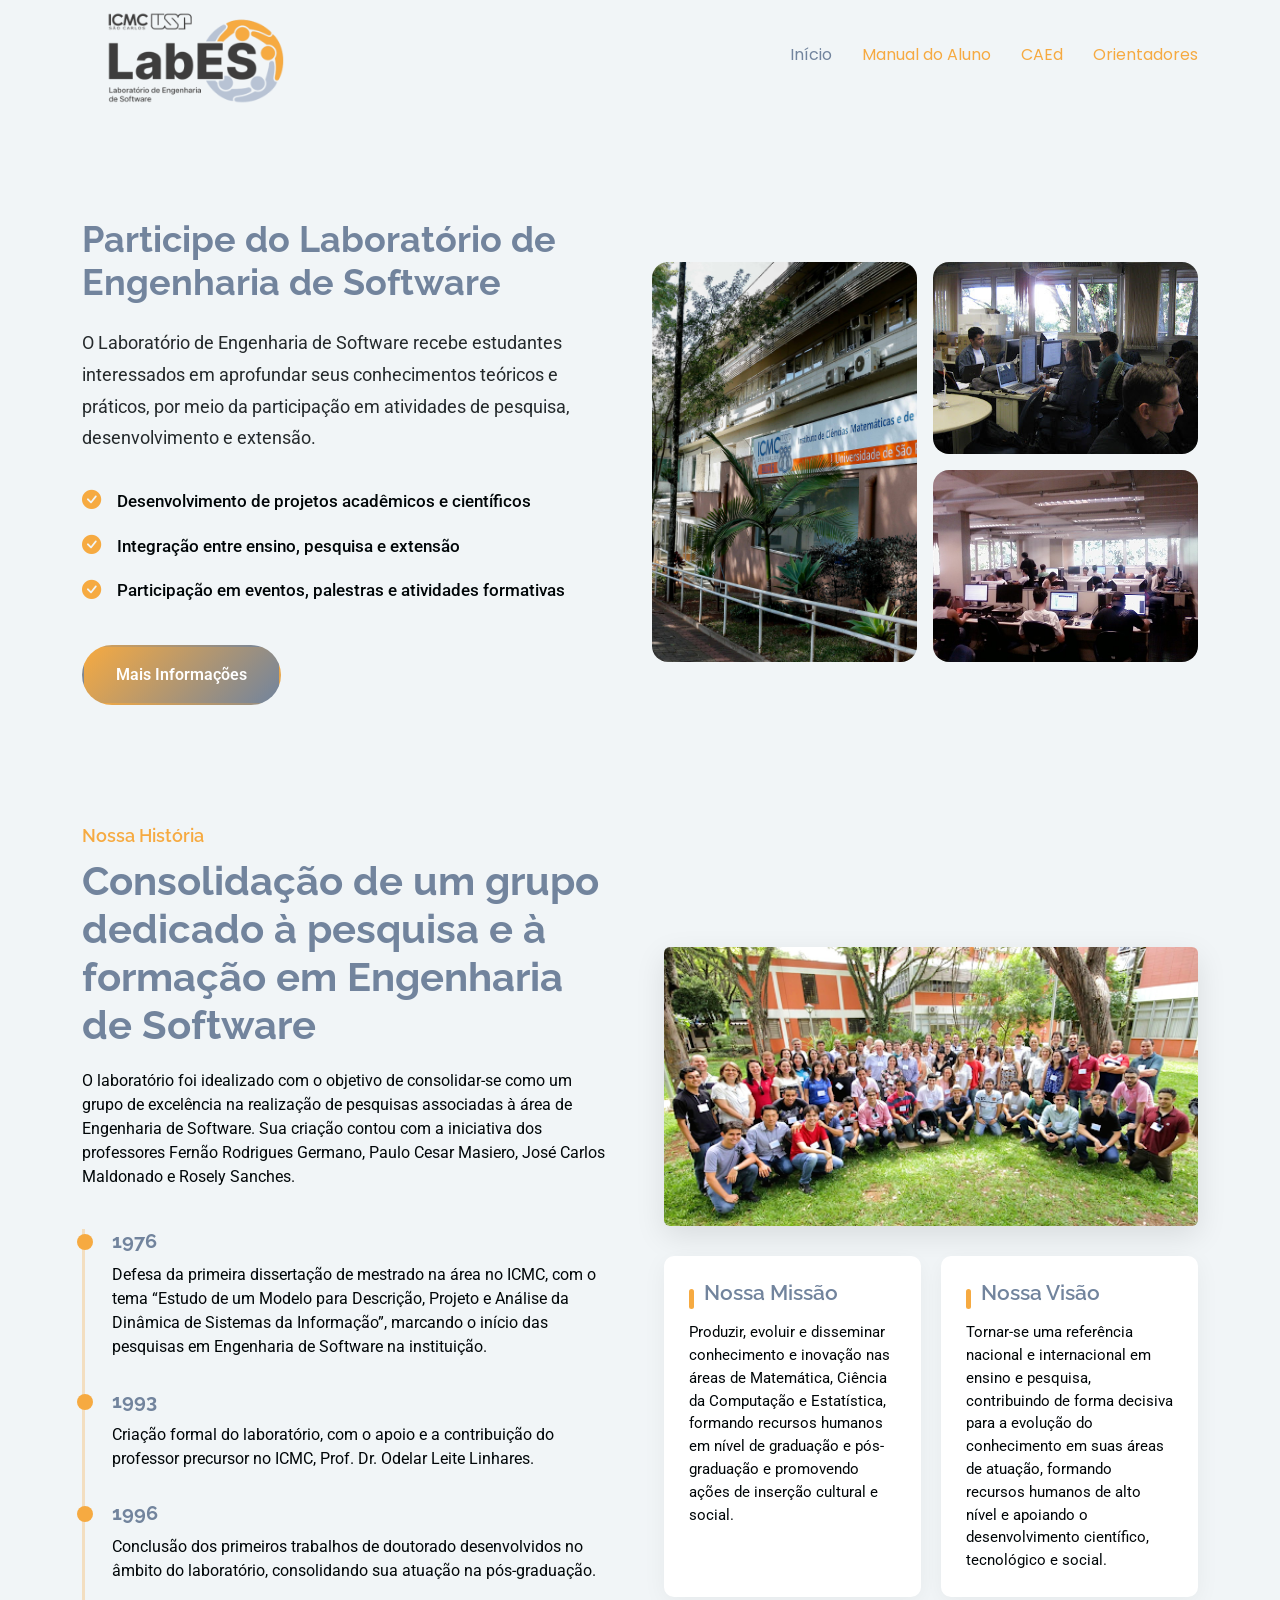
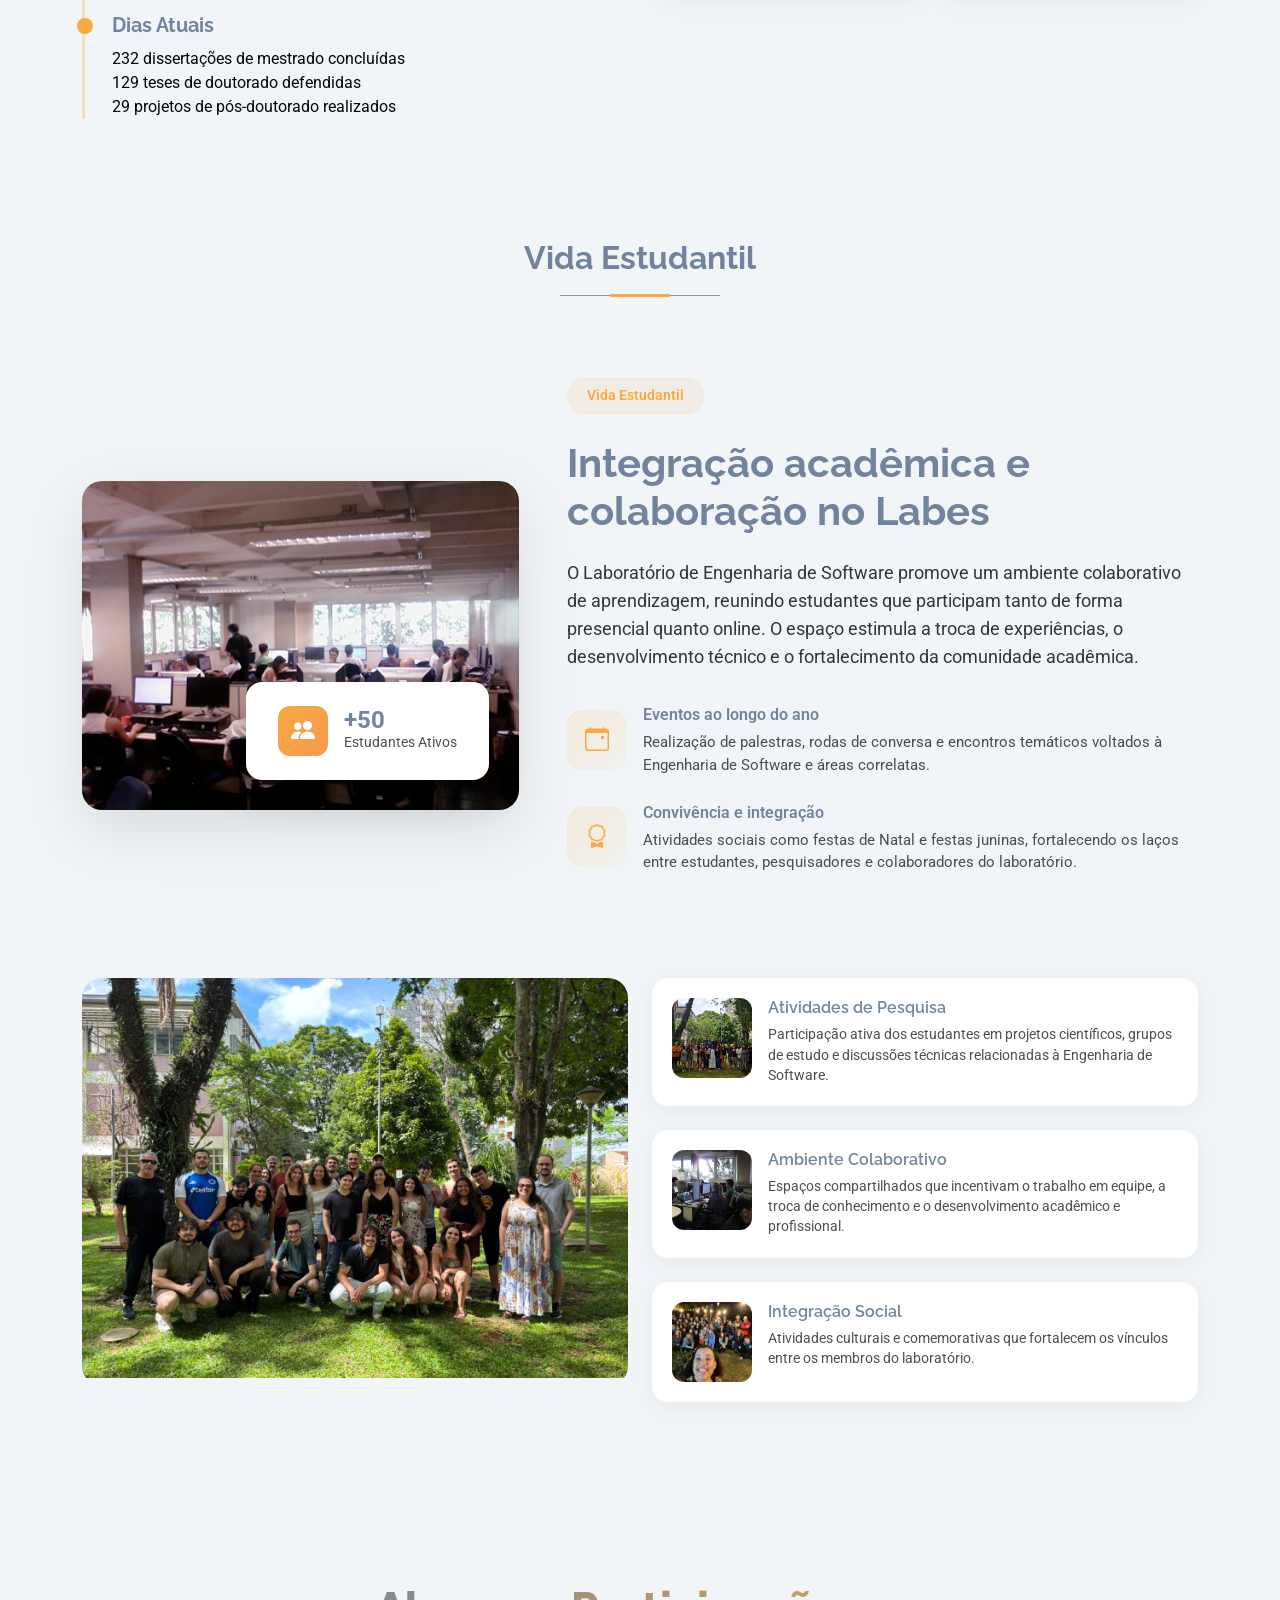
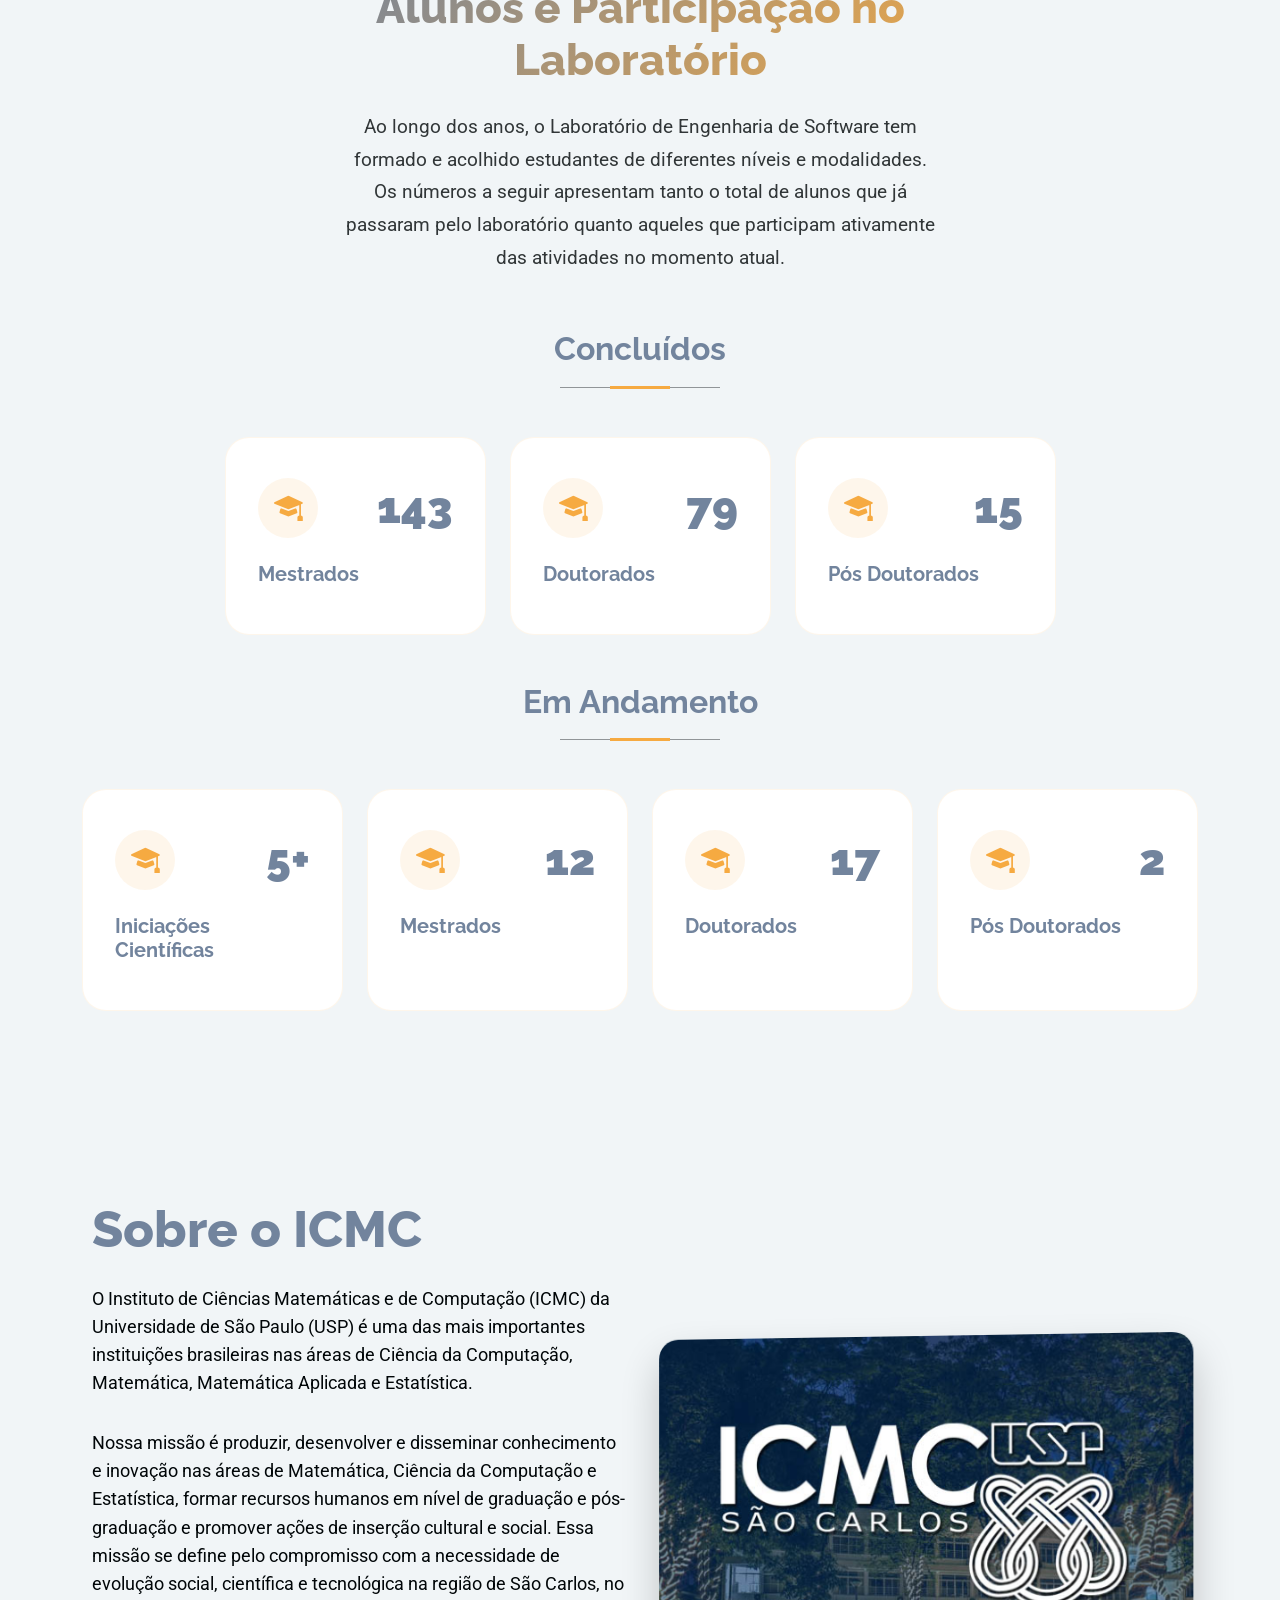
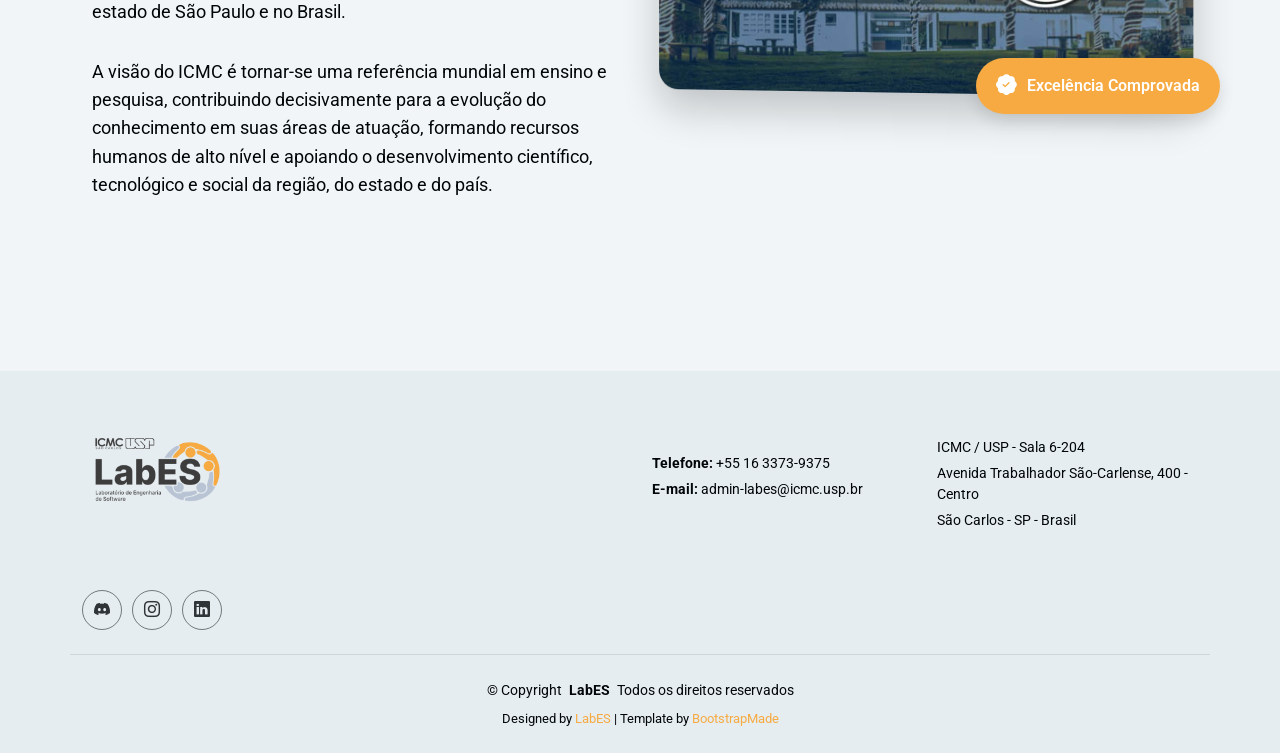
==== index.html @ a2ea6121 "Adiciona novas páginas: Manual do Aluno, Perfil do Orientador e Orientadores; inclui arquivos de sit" ====
<!DOCTYPE html>
<html lang="pt-BR">

<head>
  <meta charset="utf-8">
  <meta content="width=device-width, initial-scale=1.0" name="viewport">
  <title>LabES - Laboratório de Engenharia de Software | ICMC-USP</title>
  <meta name="description" content="O Laboratório de Engenharia de Software (LabES) do ICMC-USP reúne pesquisadores e estudantes em projetos de pesquisa, desenvolvimento e extensão em engenharia de software, teste de software e arquitetura de software.">
  <meta name="keywords" content="LabES, Laboratório de Engenharia de Software, ICMC, USP, engenharia de software, teste de software, pesquisa, São Carlos">
  <meta name="author" content="LabES - ICMC/USP">
  <meta name="robots" content="index, follow">

  <link rel="canonical" href="https://labes-caed-icmc-usp.github.io/">

  <meta property="og:type" content="website">
  <meta property="og:site_name" content="LabES - Laboratório de Engenharia de Software">
  <meta property="og:title" content="LabES - Laboratório de Engenharia de Software | ICMC-USP">
  <meta property="og:description" content="Laboratório de Engenharia de Software do ICMC-USP: pesquisa, desenvolvimento e extensão em engenharia de software.">
  <meta property="og:url" content="https://labes-caed-icmc-usp.github.io/">
  <meta property="og:image" content="https://labes-caed-icmc-usp.github.io/assets/img/education/labes-logo.png">
  <meta property="og:locale" content="pt_BR">

  <meta name="twitter:card" content="summary">
  <meta name="twitter:title" content="LabES - Laboratório de Engenharia de Software | ICMC-USP">
  <meta name="twitter:description" content="Laboratório de Engenharia de Software do ICMC-USP: pesquisa, desenvolvimento e extensão em engenharia de software.">
  <meta name="twitter:image" content="https://labes-caed-icmc-usp.github.io/assets/img/education/labes-logo.png">

  <link href="assets/img/favicon.png" rel="icon">
  <link href="assets/img/apple-touch-icon.png" rel="apple-touch-icon">

  <link href="https://fonts.googleapis.com" rel="preconnect">
  <link href="https://fonts.gstatic.com" rel="preconnect" crossorigin>
  <link href="https://fonts.googleapis.com/css2?family=Roboto:ital,wght@0,100;0,300;0,400;0,500;0,700;0,900;1,100;1,300;1,400;1,500;1,700;1,900&family=Poppins:ital,wght@0,100;0,200;0,300;0,400;0,500;0,600;0,700;0,800;0,900;1,100;1,200;1,300;1,400;1,500;1,600;1,700;1,800;1,900&family=Raleway:ital,wght@0,100;0,200;0,300;0,400;0,500;0,600;0,700;0,800;0,900;1,100;1,200;1,300;1,400;1,500;1,600;1,700;1,800;1,900&display=swap" rel="stylesheet">

  <link href="assets/vendor/bootstrap/css/bootstrap.min.css" rel="stylesheet">
  <link href="assets/vendor/bootstrap-icons/bootstrap-icons.css" rel="stylesheet">
  <link href="assets/vendor/aos/aos.css" rel="stylesheet">
  <link href="assets/vendor/swiper/swiper-bundle.min.css" rel="stylesheet">
  <link href="assets/vendor/glightbox/css/glightbox.min.css" rel="stylesheet">

  <link href="assets/css/main.css" rel="stylesheet">

  <script type="application/ld+json">
  {
    "@context": "https://schema.org",
    "@type": "ResearchOrganization",
    "name": "LabES - Laboratório de Engenharia de Software",
    "alternateName": "LabES",
    "url": "https://labes-caed-icmc-usp.github.io/",
    "logo": "https://labes-caed-icmc-usp.github.io/assets/img/education/labes-logo.png",
    "description": "Laboratório de Engenharia de Software do ICMC-USP, dedicado a pesquisa, desenvolvimento e extensão em engenharia de software.",
    "parentOrganization": {
      "@type": "CollegeOrUniversity",
      "name": "Instituto de Ciências Matemáticas e de Computação (ICMC) - Universidade de São Paulo"
    },
    "address": {
      "@type": "PostalAddress",
      "streetAddress": "Avenida Trabalhador São-Carlense, 400 - Centro",
      "addressLocality": "São Carlos",
      "addressRegion": "SP",
      "addressCountry": "BR"
    },
    "email": "admin-labes@icmc.usp.br",
    "telephone": "+55-16-3373-9375",
    "sameAs": [
      "https://www.instagram.com/labes.icmc",
      "https://www.linkedin.com/company/labes-icmc/"
    ]
  }
  </script>
</head>

<body class="index-page">

  <header id="header" class="header d-flex align-items-center sticky-top">
    <div class="header-container container-fluid container-xl position-relative d-flex align-items-center justify-content-end">

      <a href="./" class="logo d-flex align-items-center me-auto">

        <img src="assets/img/education/labes-logo.png" alt="LabES - Laboratório de Engenharia de Software">

      </a>

      <nav id="navmenu" class="navmenu">
        <ul>
          <li><a href="./" class="active">Início</a></li>
          <li><a href="manual-do-aluno/">Manual do Aluno</a></li>
          <li><a href="caed/">CAEd</a></li>
          <li><a href="orientadores/">Orientadores</a></li>
        </ul>
        <i class="mobile-nav-toggle d-xl-none bi bi-list"></i>
      </nav>

    </div>
  </header>

  <main class="main">

     <section id="stats" class="stats section">

      <div class="container" data-aos="fade-up" data-aos-delay="100">

        <div class="row mt-5">
          <div class="col-lg-12">
            <div class="highlights-section" data-aos="fade-up" data-aos-delay="700">
              <div class="row align-items-center">
                <div class="col-lg-6">
                  <div class="highlights-content">
                    <h3 class="highlights-title">Participe do Laboratório de Engenharia de Software</h3>

                    <p class="highlights-text">
                      O Laboratório de Engenharia de Software recebe estudantes interessados em aprofundar
                      seus conhecimentos teóricos e práticos, por meio da participação em atividades de
                      pesquisa, desenvolvimento e extensão.
                    </p>

                    <div class="highlights-features">
                      <div class="feature-item" data-aos="fade-right" data-aos-delay="800">
                        <i class="bi bi-check-circle-fill"></i>
                        <span>Desenvolvimento de projetos acadêmicos e científicos</span>
                      </div>
                      <div class="feature-item" data-aos="fade-right" data-aos-delay="900">
                        <i class="bi bi-check-circle-fill"></i>
                        <span>Integração entre ensino, pesquisa e extensão</span>
                      </div>
                      <div class="feature-item" data-aos="fade-right" data-aos-delay="1000">
                        <i class="bi bi-check-circle-fill"></i>
                        <span>Participação em eventos, palestras e atividades formativas</span>
                      </div>
                    </div>

                    <div class="highlights-cta">

                      <a href="https://www.icmc.usp.br/" class="cta-btn primary"
                        target="_blank"
                        rel="noopener noreferrer">
                        Mais Informações
                      </a>
                    </div>
                  </div>
                </div>
                <div class="col-lg-6">
                  <div class="highlights-gallery">
                    <div class="gallery-grid">
                      <div class="gallery-item large" data-aos="zoom-in" data-aos-delay="800">
                        <img src="assets/img/education/bloco6.jpg" alt="Bloco 6 do ICMC-USP, sede do LabES" class="img-fluid" loading="lazy">
                        <div class="gallery-overlay">
                          <h5>Campus Moderno</h5>
                        </div>
                      </div>
                      <div class="gallery-item small" data-aos="zoom-in" data-aos-delay="900">
                        <img src="assets/img/education/labes-sala1.jpg" alt="Sala do LabES no ICMC-USP" class="img-fluid" loading="lazy">
                        <div class="gallery-overlay">
                          <h6>Vida Estudantil</h6>
                        </div>
                      </div>
                      <div class="gallery-item small" data-aos="zoom-in" data-aos-delay="1000">
                        <img src="assets/img/education/labes-sala2.png" alt="Laboratório do LabES" class="img-fluid" loading="lazy">
                        <div class="gallery-overlay">
                          <h6>Ambiente Colaborativo</h6>
                        </div>
                      </div>
                    </div>
                  </div>
                </div>
              </div>
            </div>
          </div>
        </div>

      </div>

    </section>

    <section id="about" class="about section">

      <div class="container" data-aos="fade-up" data-aos-delay="100">

        <div class="row align-items-center g-5">
          <div class="col-lg-6">
            <div class="about-content" data-aos="fade-up" data-aos-delay="200">
              <h3>Nossa História</h3>

              <h2>
                Consolidação de um grupo dedicado à pesquisa e à formação em Engenharia de Software
              </h2>

              <p>
                O laboratório foi idealizado com o objetivo de consolidar-se como um grupo de
                excelência na realização de pesquisas associadas à área de Engenharia de Software.
                Sua criação contou com a iniciativa dos professores Fernão Rodrigues Germano,
                Paulo Cesar Masiero, José Carlos Maldonado e Rosely Sanches.
              </p>

              <div class="timeline">
                <div class="timeline-item">
                  <div class="timeline-dot"></div>
                  <div class="timeline-content">
                    <h4>1976</h4>
                    <p>
                      Defesa da primeira dissertação de mestrado na área no ICMC, com o tema
                      “Estudo de um Modelo para Descrição, Projeto e Análise da Dinâmica de
                      Sistemas da Informação”, marcando o início das pesquisas em Engenharia de
                      Software na instituição.
                    </p>
                  </div>
                </div>

                <div class="timeline-item">
                  <div class="timeline-dot"></div>
                  <div class="timeline-content">
                    <h4>1993</h4>
                    <p>
                      Criação formal do laboratório, com o apoio e a contribuição do professor
                      precursor no ICMC, Prof. Dr. Odelar Leite Linhares.
                    </p>
                  </div>
                </div>

                <div class="timeline-item">
                  <div class="timeline-dot"></div>
                  <div class="timeline-content">
                    <h4>1996</h4>
                    <p>
                      Conclusão dos primeiros trabalhos de doutorado desenvolvidos no âmbito do
                      laboratório, consolidando sua atuação na pós-graduação.
                    </p>
                  </div>
                </div>

                <div class="timeline-item">
                  <div class="timeline-dot"></div>
                  <div class="timeline-content">
                    <h4>Dias Atuais</h4>
                    <p>232 dissertações de mestrado concluídas</p>
                    <p>129 teses de doutorado defendidas</p>
                    <p>29 projetos de pós-doutorado realizados</p>
                  </div>
                </div>
              </div>
            </div>
          </div>

          <div class="col-lg-6">
            <div class="about-image" data-aos="zoom-in" data-aos-delay="300">
              <img src="assets/img/reencontro-labes.png" alt="Atividade institucional do laboratório" class="img-fluid rounded">

              <div class="mission-vision" data-aos="fade-up" data-aos-delay="400">
                <div class="mission">
                  <h3>Nossa Missão</h3>
                  <p>
                    Produzir, evoluir e disseminar conhecimento e inovação nas áreas de Matemática,
                    Ciência da Computação e Estatística, formando recursos humanos em nível de
                    graduação e pós-graduação e promovendo ações de inserção cultural e social.
                  </p>
                </div>

                <div class="vision">
                  <h3>Nossa Visão</h3>
                  <p>
                    Tornar-se uma referência nacional e internacional em ensino e pesquisa,
                    contribuindo de forma decisiva para a evolução do conhecimento em suas áreas
                    de atuação, formando recursos humanos de alto nível e apoiando o desenvolvimento
                    científico, tecnológico e social.
                  </p>
                </div>
              </div>
            </div>
          </div>
        </div>

      </div>

    </section>

    <section id="students-life-block" class="students-life-block section">

      <div class="container section-title" data-aos="fade-up">
        <h2>Vida Estudantil</h2>

      </div>

      <div class="container" data-aos="fade-up" data-aos-delay="100">

        <div class="row align-items-center g-5 mb-5">
          <div class="col-lg-5" data-aos="fade-right" data-aos-delay="200">
            <div class="hero-image-wrapper">
              <img src="assets/img/education/labes-sala2.png" alt="Espaço de trabalho do LabES" class="img-fluid main-image">
              <div class="floating-card" data-aos="zoom-in" data-aos-delay="400">
                <div class="card-icon">
                  <i class="bi bi-people-fill"></i>
                </div>
                <div class="card-content">
                  <span class="card-number">+50</span>
                  <span class="card-label">Estudantes Ativos</span>
                </div>
              </div>
            </div>
          </div>

          <div class="col-lg-7" data-aos="fade-left" data-aos-delay="300">
            <div class="content-wrapper">
              <div class="section-badge" data-aos="fade-up" data-aos-delay="350">
                <span>Vida Estudantil</span>
              </div>

              <h2 data-aos="fade-up" data-aos-delay="400">
                Integração acadêmica e colaboração no Labes
              </h2>

              <p class="lead-text" data-aos="fade-up" data-aos-delay="450">
                O Laboratório de Engenharia de Software promove um ambiente colaborativo de aprendizagem,
                reunindo estudantes que participam tanto de forma presencial quanto online. O espaço
                estimula a troca de experiências, o desenvolvimento técnico e o fortalecimento da
                comunidade acadêmica.
              </p>

              <div class="info-grid" data-aos="fade-up" data-aos-delay="500">
                <div class="info-item">
                  <div class="info-icon">
                    <i class="bi bi-calendar-event"></i>
                  </div>
                  <div class="info-text">
                    <strong>Eventos ao longo do ano</strong>
                    <span>
                      Realização de palestras, rodas de conversa e encontros temáticos voltados à
                      Engenharia de Software e áreas correlatas.
                    </span>
                  </div>
                </div>

                <div class="info-item">
                  <div class="info-icon">
                    <i class="bi bi-award"></i>
                  </div>
                  <div class="info-text">
                    <strong>Convivência e integração</strong>
                    <span>
                      Atividades sociais como festas de Natal e festas juninas, fortalecendo os laços
                      entre estudantes, pesquisadores e colaboradores do laboratório.
                    </span>
                  </div>
                </div>
              </div>
            </div>
          </div>
        </div>

       <div class="activities-showcase">
        <div class="row g-4">
          <div class="col-lg-6 mb-3" data-aos="fade-right" data-aos-delay="200">
            <div class="featured-activity">
              <div class="activity-media">
                <img src="assets/img/education/encontro.jpeg" alt="Encontro acadêmico no laboratório" class="img-fluid">
                <div class="activity-overlay">
                  <div class="overlay-content">
                    <h4>Convivência Acadêmica</h4>
                    <p>
                      Encontros presenciais e remotos que promovem a integração entre estudantes,
                      docentes e pesquisadores, fortalecendo o ambiente colaborativo e o
                      intercâmbio de experiências acadêmicas.
                    </p>
                  </div>
                </div>
              </div>
            </div>
          </div>

          <div class="col-lg-6" data-aos="fade-left" data-aos-delay="300">
            <div class="activities-list">
              <div class="activity-item" data-aos="slide-up" data-aos-delay="350">
                <div class="activity-thumb">
                  <img src="assets/img/education/encontro2.png" alt="Atividades de pesquisa" class="img-fluid">
                </div>
                <div class="activity-info">
                  <h6>Atividades de Pesquisa</h6>
                  <p>
                    Participação ativa dos estudantes em projetos científicos, grupos de estudo
                    e discussões técnicas relacionadas à Engenharia de Software.
                  </p>
                </div>
              </div>

              <div class="activity-item" data-aos="slide-up" data-aos-delay="400">
                <div class="activity-thumb">
                  <img src="assets/img/education/labes-sala1.jpg" alt="Ambiente de estudo no laboratório" class="img-fluid">
                </div>
                <div class="activity-info">
                  <h6>Ambiente Colaborativo</h6>
                  <p>
                    Espaços compartilhados que incentivam o trabalho em equipe, a troca de
                    conhecimento e o desenvolvimento acadêmico e profissional.
                  </p>
                </div>
              </div>

              <div class="activity-item" data-aos="slide-up" data-aos-delay="450">
                <div class="activity-thumb">
                  <img src="assets/img/education/festa-junina.png" alt="Atividade de integração social" class="img-fluid">
                </div>
                <div class="activity-info">
                  <h6>Integração Social</h6>
                  <p>
                    Atividades culturais e comemorativas que fortalecem os vínculos entre os membros do laboratório.
                  </p>
                </div>
              </div>
            </div>
          </div>
        </div>
      </div>

      </div>

    </section>

    <section id="testimonials" class="testimonials section">

    <section id="stats" class="stats section">

      <div class="container" data-aos="fade-up" data-aos-delay="100">

        <div class="row justify-content-center">
          <div class="col-lg-8 text-center">
            <div class="intro-content" data-aos="fade-up" data-aos-delay="200">
              <h2 class="section-heading">Alunos e Participação no Laboratório</h2>
              <p class="section-description">
                Ao longo dos anos, o Laboratório de Engenharia de Software tem formado e acolhido
                estudantes de diferentes níveis e modalidades. Os números a seguir apresentam
                tanto o total de alunos que já passaram pelo laboratório quanto aqueles que
                participam ativamente das atividades no momento atual.
              </p>
            </div>
          </div>
        </div>

        <div class="container section-title mt-4 pb-0" data-aos="fade-up">
          <h2>Concluídos</h2>

        </div>

        <div class="row g-4 mt-4 justify-content-center">
          <div class="col-xl-3 col-lg-6 col-md-6">
            <div class="metric-card" data-aos="flip-left" data-aos-delay="300">
              <div class="metric-header">
                <div class="metric-icon-wrapper">
                  <i class="bi bi-mortarboard-fill"></i>
                </div>
                <div class="metric-value">
                  <span data-purecounter-start="0" data-purecounter-end="214" data-purecounter-duration="1" class="purecounter"></span>
                </div>
              </div>
              <div class="metric-info">
                <h4>Mestrados</h4>

              </div>
            </div>
          </div>

          <div class="col-xl-3 col-lg-6 col-md-6">
            <div class="metric-card" data-aos="flip-left" data-aos-delay="400">
              <div class="metric-header">
                <div class="metric-icon-wrapper">

                  <i class="bi bi-mortarboard-fill"></i>
                </div>
                <div class="metric-value">
                  <span data-purecounter-start="0" data-purecounter-end="121" data-purecounter-duration="1" class="purecounter"></span>
                </div>
              </div>
              <div class="metric-info">
                <h4>Doutorados</h4>

              </div>
            </div>
          </div>

          <div class="col-xl-3 col-lg-6 col-md-6">
            <div class="metric-card" data-aos="flip-left" data-aos-delay="500">
              <div class="metric-header">
                <div class="metric-icon-wrapper">

                  <i class="bi bi-mortarboard-fill"></i>
                </div>
                <div class="metric-value">
                  <span data-purecounter-start="0" data-purecounter-end="24" data-purecounter-duration="1" class="purecounter"></span>
                </div>
              </div>
              <div class="metric-info">
                <h4>Pós Doutorados</h4>

              </div>
            </div>
          </div>

        </div>

        <div class="container section-title mt-5 pb-0" data-aos="fade-up">
          <h2>Em Andamento</h2>

        </div>

        <div class="row g-4 mt-4 pb-5">
          <div class="col-xl-3 col-lg-6 col-md-6">
            <div class="metric-card" data-aos="flip-left" data-aos-delay="600">
              <div class="metric-header">
                <div class="metric-icon-wrapper">

                   <i class="bi bi-mortarboard-fill"></i>
                </div>
                <div class="metric-value">
                  <span data-purecounter-start="0" data-purecounter-end="8" data-purecounter-duration="1" class="purecounter"></span>+
                </div>
              </div>
              <div class="metric-info">
                <h4>Iniciações Científicas</h4>

              </div>
            </div>
          </div>

          <div class="col-xl-3 col-lg-6 col-md-6">
            <div class="metric-card" data-aos="flip-left" data-aos-delay="300">
              <div class="metric-header">
                <div class="metric-icon-wrapper">
                  <i class="bi bi-mortarboard-fill"></i>
                </div>
                <div class="metric-value">
                  <span data-purecounter-start="0" data-purecounter-end="18" data-purecounter-duration="1" class="purecounter"></span>
                </div>
              </div>
              <div class="metric-info">
                <h4>Mestrados</h4>

              </div>
            </div>
          </div>

          <div class="col-xl-3 col-lg-6 col-md-6">
            <div class="metric-card" data-aos="flip-left" data-aos-delay="400">
              <div class="metric-header">
                <div class="metric-icon-wrapper">

                  <i class="bi bi-mortarboard-fill"></i>
                </div>
                <div class="metric-value">
                  <span data-purecounter-start="0" data-purecounter-end="26" data-purecounter-duration="1" class="purecounter"></span>
                </div>
              </div>
              <div class="metric-info">
                <h4>Doutorados</h4>

              </div>
            </div>
          </div>

          <div class="col-xl-3 col-lg-6 col-md-6">
            <div class="metric-card" data-aos="flip-left" data-aos-delay="500">
              <div class="metric-header">
                <div class="metric-icon-wrapper">

                  <i class="bi bi-mortarboard-fill"></i>
                </div>
                <div class="metric-value">
                  <span data-purecounter-start="0" data-purecounter-end="3" data-purecounter-duration="1" class="purecounter"></span>
                </div>
              </div>
              <div class="metric-info">
                <h4>Pós Doutorados</h4>

              </div>
            </div>
          </div>
        </div>

      </div>

    </section>

    <section id="hero" class="hero section">

      <div class="hero-wrapper">
        <div class="container">
          <div class="row align-items-center">
            <div class="col-lg-6 hero-content" data-aos="fade-right" data-aos-delay="100">
              <h1>Sobre o ICMC</h1>
                <p>O Instituto de Ciências Matemáticas e de Computação (ICMC) da Universidade de São Paulo (USP) é uma das mais importantes instituições brasileiras nas áreas de Ciência da Computação, Matemática, Matemática Aplicada e Estatística.</p>
                <p>Nossa missão é produzir, desenvolver e disseminar conhecimento e inovação nas áreas de Matemática, Ciência da Computação e Estatística, formar recursos humanos em nível de graduação e pós-graduação e promover ações de inserção cultural e social. Essa missão se define pelo compromisso com a necessidade de evolução social, científica e tecnológica na região de São Carlos, no estado de São Paulo e no Brasil.</p>
                <p>A visão do ICMC é tornar-se uma referência mundial em ensino e pesquisa, contribuindo decisivamente para a evolução do conhecimento em suas áreas de atuação, formando recursos humanos de alto nível e apoiando o desenvolvimento científico, tecnológico e social da região, do estado e do país.</p>

            </div>
            <div class="col-lg-6 hero-media" data-aos="zoom-in" data-aos-delay="200">
              <img src="assets/img/education/icone-noticia.jpg" alt="Notícias do LabES" class="img-fluid main-image">
              <div class="image-overlay">
                <div class="badge-accredited">
                  <i class="bi bi-patch-check-fill"></i>
                  <span>Excelência Comprovada</span>
                </div>
              </div>
            </div>
          </div>
        </div>
      </div>

    </section>

  </main>

  <footer id="footer" class="footer position-relative light-background">

    <div class="container footer-top">
      <div class="row gy-4">
        <div class="col-lg-6 col-md-6 footer-about">
          <a href="./" class="logo d-flex align-items-center me-auto">

            <img src="assets/img/education/labes-logo.png" alt="LabES - Laboratório de Engenharia de Software">

          </a>

        </div>

        <div class="col-lg-3 col-md-3 footer-links">
          <div class="footer-contact pt-3">

            <p class="mt-3"><strong>Telefone:</strong> <span>+55 16 3373-9375</span></p>
            <p><strong>E-mail:</strong> <span>admin-labes@icmc.usp.br</span></p>
          </div>

        </div>

        <div class="col-lg-3 col-md-3 footer-links">
          <div class="footer-contact pt-3">
            <p>ICMC / USP - Sala 6-204</p>
            <p>Avenida Trabalhador São-Carlense, 400 - Centro</p>
            <p>São Carlos - SP - Brasil</p>

          </div>

        </div>

        <div class="social-links d-flex mt-4 ">

            <a href="https://discord.gg/nhKP39DC"><i class="bi bi-discord"></i></a>
            <a href="https://www.instagram.com/labes.icmc?utm_source=ig_web_button_share_sheet&igsh=ZDNlZDc0MzIxNw%3D%3D"><i class="bi bi-instagram"></i></a>
            <a href="https://www.linkedin.com/company/labes-icmc/"><i class="bi bi-linkedin"></i></a>
          </div>

      </div>
    </div>

    <div class="container copyright text-center mt-4">
      <p>© <span>Copyright</span> <strong class="px-1 sitename">LabES</strong> <span>Todos os direitos reservados</span></p>
      <div class="credits">

        Designed by <a href="https://github.com/labes-caed-ICMC-USP">LabES</a> | Template by <a href="https://bootstrapmade.com/">BootstrapMade</a>
      </div>
    </div>

  </footer>

  <a href="#" id="scroll-top" class="scroll-top d-flex align-items-center justify-content-center"><i class="bi bi-arrow-up-short"></i></a>

  <div id="preloader"></div>

  <script src="assets/vendor/bootstrap/js/bootstrap.bundle.min.js"></script>
  <script src="assets/vendor/php-email-form/validate.js"></script>
  <script src="assets/vendor/aos/aos.js"></script>
  <script src="assets/vendor/swiper/swiper-bundle.min.js"></script>
  <script src="assets/vendor/purecounter/purecounter_vanilla.js"></script>
  <script src="assets/vendor/imagesloaded/imagesloaded.pkgd.min.js"></script>
  <script src="assets/vendor/isotope-layout/isotope.pkgd.min.js"></script>
  <script src="assets/vendor/glightbox/js/glightbox.min.js"></script>

  <script src="assets/js/main.js"></script>

</body>

</html>
---- assets/css/main.css ----
/**
* Template Name: College
* Template URL: https://bootstrapmade.com/college-bootstrap-education-template/
* Updated: Jun 19 2025 with Bootstrap v5.3.6
* Author: BootstrapMade.com
* License: https://bootstrapmade.com/license/
*/

@charset "UTF-8";

/*--------------------------------------------------------------
# Font & Color Variables
# Help: https://bootstrapmade.com/color-system/
--------------------------------------------------------------*/
/* Fonts */
:root {
  --default-font: "Roboto",  system-ui, -apple-system, "Segoe UI", Roboto, "Helvetica Neue", Arial, "Noto Sans", "Liberation Sans", sans-serif, "Apple Color Emoji", "Segoe UI Emoji", "Segoe UI Symbol", "Noto Color Emoji";
  --heading-font: "Raleway",  sans-serif;
  --nav-font: "Poppins",  sans-serif;
}

/* Global Colors - The following color variables are used throughout the website. Updating them here will change the color scheme of the entire website */
:root { 
  --background-color: #f1f5f7; /* Background color for the entire website, including individual sections */
  --default-color: #010608; /* Default color used for the majority of the text content across the entire website */
  --heading-color: #72849d; /* Color for headings, subheadings and title throughout the website */
  --accent-color: #f6aa41; /* Accent color that represents your brand on the website. It's used for buttons, links, and other elements that need to stand out */
  --surface-color: #ffffff; /* The surface color is used as a background of boxed elements within sections, such as cards, icon boxes, or other elements that require a visual separation from the global background. */
  --contrast-color: #ffffff; /* Contrast color for text, ensuring readability against backgrounds of accent, heading, or default colors. */
}

/* Nav Menu Colors - The following color variables are used specifically for the navigation menu. They are separate from the global colors to allow for more customization options */
:root {
  --nav-color: #f6aa41;  /* The default color of the main navmenu links */
  --nav-hover-color: #72849d; /* Applied to main navmenu links when they are hovered over or active */
  --nav-mobile-background-color: #ffffff; /* Used as the background color for mobile navigation menu */
  --nav-dropdown-background-color: #ffffff; /* Used as the background color for dropdown items that appear when hovering over primary navigation items */
  --nav-dropdown-color: #010608; /* Used for navigation links of the dropdown items in the navigation menu. */
  --nav-dropdown-hover-color: #f6aa41; /* Similar to --nav-hover-color, this color is applied to dropdown navigation links when they are hovered over. */
}

/* Color Presets - These classes override global colors when applied to any section or element, providing reuse of the sam color scheme. */

.light-background {
  --background-color: #e6edf0;
  --surface-color: #ffffff;
}

.dark-background {
  --background-color: #060606;
  --default-color: #ffffff;
  --heading-color: #ffffff;
  --surface-color: #252525;
  --contrast-color: #ffffff;
}

/* Smooth scroll */
:root {
  scroll-behavior: smooth;
}

/*--------------------------------------------------------------
# General Styling & Shared Classes
--------------------------------------------------------------*/
body {
  color: var(--default-color);
  background-color: var(--background-color);
  font-family: var(--default-font);
}

a {
  color: var(--accent-color);
  text-decoration: none;
  transition: 0.3s;
}

a:hover {
  color: color-mix(in srgb, var(--accent-color), transparent 25%);
  text-decoration: none;
}

h1,
h2,
h3,
h4,
h5,
h6 {
  color: var(--heading-color);
  font-family: var(--heading-font);
}

/* PHP Email Form Messages
------------------------------*/
.php-email-form .error-message {
  display: none;
  background: #df1529;
  color: #ffffff;
  text-align: left;
  padding: 15px;
  margin-bottom: 24px;
  font-weight: 600;
}

.php-email-form .sent-message {
  display: none;
  color: #ffffff;
  background: #059652;
  text-align: center;
  padding: 15px;
  margin-bottom: 24px;
  font-weight: 600;
}

.php-email-form .loading {
  display: none;
  background: var(--surface-color);
  text-align: center;
  padding: 15px;
  margin-bottom: 24px;
}

.php-email-form .loading:before {
  content: "";
  display: inline-block;
  border-radius: 50%;
  width: 24px;
  height: 24px;
  margin: 0 10px -6px 0;
  border: 3px solid var(--accent-color);
  border-top-color: var(--surface-color);
  animation: php-email-form-loading 1s linear infinite;
}

@keyframes php-email-form-loading {
  0% {
    transform: rotate(0deg);
  }

  100% {
    transform: rotate(360deg);
  }
}

/*--------------------------------------------------------------
# Global Header
--------------------------------------------------------------*/
.header {
  --background-color: rgba(255, 255, 255, 0);
  --default-color: #ffffff;
  --heading-color: #ffffff;
  color: var(--default-color);
  background-color: var(--background-color);
  padding: 15px 0;
  transition: all 0.5s;
  z-index: 997;
}

.header .header-container {
  background: color-mix(in srgb, var(--default-color), transparent 97%);
  transition: all 0.5s;
  position: relative;
  padding-top: 10px;
  padding-bottom: 10px;
}

.header .logo {
  /* background: var(--accent-color); */
  position: absolute;
  inset: 0 auto 0 0;
  padding: 0 20px;
}

.header .logo img {
  max-height: 140px;
  margin-right: 8px;
  margin-top: 20px;
  margin-bottom: 10px;
}

.header .logo h1 {
  font-size: 26px;
  margin: 0;
  font-weight: 500;
  color: var(--contrast-color);
}

@media (max-width: 1200px) {
  .header .logo {
    order: 1;
  }

  .header .navmenu {
    order: 3;
  }
}

@media (max-width: 1199px) {
  .header {
    padding: 8px 0;
  }

  .header .header-container {
    min-height: 82px;
    padding-top: 6px;
    padding-bottom: 6px;
  }

  .header .logo {
    position: static;
    inset: auto;
    padding: 0;
  }

  .header .logo img {
    max-height: 82px;
    margin-top: 0;
    margin-right: 8px;
    margin-bottom: 0;
  }
}

@media (max-width: 800px) {
  .header .header-container {
    min-height: 68px;
    padding-top: 4px;
    padding-bottom: 4px;
  }

  .header .logo img {
    max-height: 72px;
  }
}

@media (max-width: 480px) {
  .header .header-container {
    min-height: 60px;
  }

  .header .logo img {
    max-height: 62px;
  }
}

@media (max-width: 360px) {
  .header .logo img {
    max-height: 54px;
  }
}

.scrolled .header {
  box-shadow: 0px 0 18px rgba(0, 0, 0, 0.1);
}

/* Global Header on Scroll
------------------------------*/
.scrolled .header {
  --background-color: #ffffff;
}

/*--------------------------------------------------------------
# Navigation Menu
--------------------------------------------------------------*/
/* Navmenu - Desktop */
@media (min-width: 1200px) {
  .navmenu {
    padding: 0;
  }

  .navmenu ul {
    margin: 0;
    padding: 0;
    display: flex;
    list-style: none;
    align-items: center;
  }

  .navmenu li {
    position: relative;
  }

  .navmenu a,
  .navmenu a:focus {
    color: var(--nav-color);
    padding: 18px 15px;
    font-size: 16px;
    font-family: var(--nav-font);
    font-weight: 400;
    display: flex;
    align-items: center;
    justify-content: space-between;
    white-space: nowrap;
    transition: 0.3s;
  }

  .navmenu a i,
  .navmenu a:focus i {
    font-size: 12px;
    line-height: 0;
    margin-left: 5px;
    transition: 0.3s;
  }

  .navmenu li:last-child a {
    padding-right: 0;
  }

  .navmenu li:hover>a,
  .navmenu .active,
  .navmenu .active:focus {
    color: var(--nav-hover-color);
  }

  .navmenu .dropdown ul {
    margin: 0;
    padding: 10px 0;
    background: var(--nav-dropdown-background-color);
    display: block;
    position: absolute;
    visibility: hidden;
    left: 14px;
    top: 130%;
    opacity: 0;
    transition: 0.3s;
    border-radius: 4px;
    z-index: 99;
    box-shadow: 0px 0px 30px rgba(0, 0, 0, 0.1);
  }

  .navmenu .dropdown ul li {
    min-width: 200px;
  }

  .navmenu .dropdown ul a {
    padding: 10px 20px;
    font-size: 15px;
    text-transform: none;
    color: var(--nav-dropdown-color);
  }

  .navmenu .dropdown ul a i {
    font-size: 12px;
  }

  .navmenu .dropdown ul a:hover,
  .navmenu .dropdown ul .active:hover,
  .navmenu .dropdown ul li:hover>a {
    color: var(--nav-dropdown-hover-color);
  }

  .navmenu .dropdown:hover>ul {
    opacity: 1;
    top: 100%;
    visibility: visible;
  }

  .navmenu .dropdown .dropdown ul {
    top: 0;
    left: -90%;
    visibility: hidden;
  }

  .navmenu .dropdown .dropdown:hover>ul {
    opacity: 1;
    top: 0;
    left: -100%;
    visibility: visible;
  }
}

/* Navmenu - Mobile */
@media (max-width: 1199px) {
  .mobile-nav-toggle {
    color: var(--nav-color);
    font-size: 28px;
    line-height: 0;
    margin-right: 10px;
    cursor: pointer;
    transition: color 0.3s;
  }

  .navmenu {
    padding: 0;
    z-index: 9997;
  }

  .navmenu ul {
    display: none;
    list-style: none;
    position: absolute;
    inset: 60px 20px 20px 20px;
    padding: 10px 0;
    margin: 0;
    border-radius: 6px;
    background-color: var(--nav-mobile-background-color);
    overflow-y: auto;
    transition: 0.3s;
    z-index: 9998;
    box-shadow: 0px 0px 30px rgba(0, 0, 0, 0.1);
  }

  .navmenu a,
  .navmenu a:focus {
    color: var(--nav-dropdown-color);
    padding: 10px 20px;
    font-family: var(--nav-font);
    font-size: 17px;
    font-weight: 500;
    display: flex;
    align-items: center;
    justify-content: space-between;
    white-space: nowrap;
    transition: 0.3s;
  }

  .navmenu a i,
  .navmenu a:focus i {
    font-size: 12px;
    line-height: 0;
    margin-left: 5px;
    width: 30px;
    height: 30px;
    display: flex;
    align-items: center;
    justify-content: center;
    border-radius: 50%;
    transition: 0.3s;
    background-color: color-mix(in srgb, var(--accent-color), transparent 90%);
  }

  .navmenu a i:hover,
  .navmenu a:focus i:hover {
    background-color: var(--accent-color);
    color: var(--contrast-color);
  }

  .navmenu a:hover,
  .navmenu .active,
  .navmenu .active:focus {
    color: var(--nav-dropdown-hover-color);
  }

  .navmenu .active i,
  .navmenu .active:focus i {
    background-color: var(--accent-color);
    color: var(--contrast-color);
    transform: rotate(180deg);
  }

  .navmenu .dropdown ul {
    position: static;
    display: none;
    z-index: 99;
    padding: 10px 0;
    margin: 10px 20px;
    background-color: var(--nav-dropdown-background-color);
    border: 1px solid color-mix(in srgb, var(--default-color), transparent 90%);
    box-shadow: none;
    transition: all 0.5s ease-in-out;
  }

  .navmenu .dropdown ul ul {
    background-color: rgba(33, 37, 41, 0.1);
  }

  .navmenu .dropdown>.dropdown-active {
    display: block;
    background-color: rgba(33, 37, 41, 0.03);
  }

  .mobile-nav-active {
    overflow: hidden;
  }

  .mobile-nav-active .mobile-nav-toggle {
    color: #fff;
    position: absolute;
    font-size: 32px;
    top: 15px;
    right: 15px;
    margin-right: 0;
    z-index: 9999;
  }

  .mobile-nav-active .navmenu {
    position: fixed;
    overflow: hidden;
    inset: 0;
    background: rgba(33, 37, 41, 0.8);
    transition: 0.3s;
  }

  .mobile-nav-active .navmenu>ul {
    display: block;
  }
}

/*--------------------------------------------------------------
# Global Footer
--------------------------------------------------------------*/
.footer {
  color: var(--default-color);
  background-color: var(--background-color);
  font-size: 14px;
  position: relative;
}

.footer .footer-top {
  padding-top: 50px;
}

.footer .footer-about .logo {
  line-height: 1;
  margin-bottom: 25px;
}

.footer .footer-about .logo img {
  max-height: 100px;
  margin-right: 6px;
}

.footer .footer-about .logo span {
  color: var(--heading-color);
  font-family: var(--heading-font);
  font-size: 26px;
  font-weight: 700;
  letter-spacing: 1px;
}

.footer .footer-about p {
  font-size: 14px;
  font-family: var(--heading-font);
}

.footer .social-links a {
  display: flex;
  align-items: center;
  justify-content: center;
  width: 40px;
  height: 40px;
  border-radius: 50%;
  border: 1px solid color-mix(in srgb, var(--default-color), transparent 50%);
  font-size: 16px;
  color: color-mix(in srgb, var(--default-color), transparent 20%);
  margin-right: 10px;
  transition: 0.3s;
}

.footer .social-links a:hover {
  color: var(--accent-color);
  border-color: var(--accent-color);
}

.footer h4 {
  font-size: 16px;
  font-weight: bold;
  position: relative;
  padding-bottom: 12px;
}

.footer .footer-links {
  margin-bottom: 30px;
}

.footer .footer-links ul {
  list-style: none;
  padding: 0;
  margin: 0;
}

.footer .footer-links ul i {
  padding-right: 2px;
  font-size: 12px;
  line-height: 0;
}

.footer .footer-links ul li {
  padding: 10px 0;
  display: flex;
  align-items: center;
}

.footer .footer-links ul li:first-child {
  padding-top: 0;
}

.footer .footer-links ul a {
  color: color-mix(in srgb, var(--default-color), transparent 30%);
  display: inline-block;
  line-height: 1;
}

.footer .footer-links ul a:hover {
  color: var(--accent-color);
}

.footer .footer-contact p {
  margin-bottom: 5px;
}

.footer .copyright {
  padding: 25px 0;
  border-top: 1px solid color-mix(in srgb, var(--default-color), transparent 90%);
}

.footer .copyright p {
  margin-bottom: 0;
}

.footer .credits {
  margin-top: 8px;
  font-size: 13px;
}

/*--------------------------------------------------------------
# Preloader
--------------------------------------------------------------*/
#preloader {
  position: fixed;
  inset: 0;
  z-index: 999999;
  overflow: hidden;
  background: var(--background-color);
  transition: all 0.6s ease-out;
}

#preloader:before {
  content: "";
  position: fixed;
  top: calc(50% - 30px);
  left: calc(50% - 30px);
  border: 6px solid #ffffff;
  border-color: var(--accent-color) transparent var(--accent-color) transparent;
  border-radius: 50%;
  width: 60px;
  height: 60px;
  animation: animate-preloader 1.5s linear infinite;
}

@keyframes animate-preloader {
  0% {
    transform: rotate(0deg);
  }

  100% {
    transform: rotate(360deg);
  }
}

/*--------------------------------------------------------------
# Scroll Top Button
--------------------------------------------------------------*/
.scroll-top {
  position: fixed;
  visibility: hidden;
  opacity: 0;
  right: 15px;
  bottom: 15px;
  z-index: 99999;
  background-color: var(--accent-color);
  width: 40px;
  height: 40px;
  border-radius: 4px;
  transition: all 0.4s;
}

.scroll-top i {
  font-size: 24px;
  color: var(--contrast-color);
  line-height: 0;
}

.scroll-top:hover {
  background-color: color-mix(in srgb, var(--accent-color), transparent 20%);
  color: var(--contrast-color);
}

.scroll-top.active {
  visibility: visible;
  opacity: 1;
}

/*--------------------------------------------------------------
# Disable aos animation delay on mobile devices
--------------------------------------------------------------*/
@media screen and (max-width: 768px) {
  [data-aos-delay] {
    transition-delay: 0 !important;
  }
}

/*--------------------------------------------------------------
# Global Page Titles & Breadcrumbs
--------------------------------------------------------------*/
.page-title {
  color: var(--default-color);
  background-color: var(--background-color);
  padding: 25px 0;
  position: relative;
}

.page-title h1 {
  font-size: 24px;
  font-weight: 700;
}

.page-title .breadcrumbs ol {
  display: flex;
  flex-wrap: wrap;
  list-style: none;
  padding: 0;
  margin: 0;
  font-size: 14px;
  font-weight: 400;
}

.page-title .breadcrumbs ol li+li {
  padding-left: 10px;
}

.page-title .breadcrumbs ol li+li::before {
  content: "/";
  display: inline-block;
  padding-right: 10px;
  color: color-mix(in srgb, var(--default-color), transparent 70%);
}

/*--------------------------------------------------------------
# Global Sections
--------------------------------------------------------------*/
section,
.section {
  color: var(--default-color);
  background-color: var(--background-color);
  padding: 60px 0;
  scroll-margin-top: 90px;
  overflow: clip;
}

@media (max-width: 1199px) {

  section,
  .section {
    scroll-margin-top: 66px;
  }
}

/*--------------------------------------------------------------
# Global Section Titles
--------------------------------------------------------------*/
.section-title {
  text-align: center;
  padding-bottom: 60px;
  position: relative;
}

.section-title h2 {
  font-size: 32px;
  font-weight: 700;
  margin-bottom: 20px;
  padding-bottom: 20px;
  position: relative;
}

.section-title h2:before {
  content: "";
  position: absolute;
  display: block;
  width: 160px;
  height: 1px;
  background: color-mix(in srgb, var(--default-color), transparent 60%);
  left: 0;
  right: 0;
  bottom: 1px;
  margin: auto;
}

.section-title h2::after {
  content: "";
  position: absolute;
  display: block;
  width: 60px;
  height: 3px;
  background: var(--accent-color);
  left: 0;
  right: 0;
  bottom: 0;
  margin: auto;
}

.section-title p {
  margin-bottom: 0;
}

/*--------------------------------------------------------------
# Hero Section
--------------------------------------------------------------*/
.hero {
  position: relative;
  overflow: hidden;
  padding: 0px;
}

.hero .hero-wrapper {
  padding: 80px;
}

@media (max-width: 992px) {
  .hero .hero-wrapper {
    padding: 100px 0 60px;
    text-align: center;
  }
}

.hero .hero-wrapper .hero-content h1,
.hero .hero-wrapper .hero-content h2 {
  font-size: 3.2rem;
  font-weight: 800;
  margin-bottom: 1.5rem;
  line-height: 1.2;
}

@media (max-width: 992px) {
  .hero .hero-wrapper .hero-content h1,
  .hero .hero-wrapper .hero-content h2 {
    font-size: 2.5rem;
  }
}

@media (max-width: 576px) {
  .hero .hero-wrapper .hero-content h1,
  .hero .hero-wrapper .hero-content h2 {
    font-size: 2rem;
  }
}

.hero .hero-wrapper .hero-content p {
  font-size: 1.1rem;
  margin-bottom: 2rem;
  line-height: 1.6;
}

.hero .hero-wrapper .hero-content .stats-row {
  display: flex;
  margin-bottom: 2rem;
}

@media (max-width: 992px) {
  .hero .hero-wrapper .hero-content .stats-row {
    justify-content: center;
    flex-wrap: wrap;
  }
}

.hero .hero-wrapper .hero-content .stats-row .stat-item {
  margin-right: 2.5rem;
}

@media (max-width: 992px) {
  .hero .hero-wrapper .hero-content .stats-row .stat-item {
    margin: 0 1.5rem 1rem;
  }
}

.hero .hero-wrapper .hero-content .stats-row .stat-item .stat-number {
  display: block;
  font-size: 2rem;
  font-weight: 700;
  color: var(--accent-color);
}

.hero .hero-wrapper .hero-content .stats-row .stat-item .stat-label {
  font-size: 0.85rem;
  font-weight: 500;
  text-transform: uppercase;
  letter-spacing: 0.5px;
}

.hero .hero-wrapper .hero-content .action-buttons {
  display: flex;
  gap: 15px;
}

@media (max-width: 992px) {
  .hero .hero-wrapper .hero-content .action-buttons {
    justify-content: center;
    flex-wrap: wrap;
  }
}

.hero .hero-wrapper .hero-content .action-buttons a {
  padding: 14px 28px;
  font-weight: 600;
  border-radius: 8px;
  font-size: 1rem;
  text-align: center;
  transition: all 0.3s ease;
}

@media (max-width: 576px) {
  .hero .hero-wrapper .hero-content .action-buttons a {
    width: 100%;
  }
}

.hero .hero-wrapper .hero-content .action-buttons .btn-primary {
  background: var(--accent-color);
  color: var(--contrast-color);
  box-shadow: 0 4px 15px rgba(0, 0, 0, 0.1);
}

.hero .hero-wrapper .hero-content .action-buttons .btn-primary:hover {
  background: color-mix(in srgb, var(--accent-color), transparent 15%);
  transform: translateY(-3px);
  box-shadow: 0 8px 25px rgba(0, 0, 0, 0.15);
}

.hero .hero-wrapper .hero-content .action-buttons .btn-secondary {
  background: var(--surface-color);
  color: var(--default-color);
  box-shadow: 0 8px 15px rgba(0, 0, 0, 0.05);
}

.hero .hero-wrapper .hero-content .action-buttons .btn-secondary:hover {
  color: var(--heading-color);
  transform: translateY(-3px);
  box-shadow: 0 8px 25px rgba(0, 0, 0, 0.15);
}

.hero .hero-wrapper .hero-media {
  position: relative;
}

@media (max-width: 992px) {
  .hero .hero-wrapper .hero-media {
    margin-top: 3rem;
    max-width: 80%;
    margin-left: auto;
    margin-right: auto;
  }
}

.hero .hero-wrapper .hero-media .main-image {
  border-radius: 20px;
  box-shadow: 0 20px 40px rgba(0, 0, 0, 0.2);
  transform: perspective(1000px) rotateY(-5deg);
  transition: all 0.5s ease;
}

.hero .hero-wrapper .hero-media .main-image:hover {
  transform: perspective(1000px) rotateY(0);
}

.hero .hero-wrapper .hero-media .image-overlay {
  position: absolute;
  bottom: -20px;
  right: -20px;
}

@media (max-width: 992px) {
  .hero .hero-wrapper .hero-media .image-overlay {
    right: 0;
  }
}

.hero .hero-wrapper .hero-media .image-overlay .badge-accredited {
  background: var(--accent-color);
  color: var(--contrast-color);
  padding: 12px 20px;
  border-radius: 50px;
  font-weight: 600;
  display: flex;
  align-items: center;
  gap: 10px;
  box-shadow: 0 8px 15px rgba(0, 0, 0, 0.1);
}

.hero .hero-wrapper .hero-media .image-overlay .badge-accredited i {
  font-size: 1.3rem;
}

.hero .feature-cards-wrapper {
  margin-top: -40px;
  padding-bottom: 40px;
  position: relative;
  z-index: 10;
}

.hero .feature-cards-wrapper .feature-card {
  background: var(--surface-color);
  border-radius: 15px;
  padding: 2rem;
  box-shadow: 0 10px 30px rgba(0, 0, 0, 0.06);
  display: flex;
  align-items: flex-start;
  gap: 1.5rem;
  height: 100%;
  transition: all 0.3s ease;
}

.hero .feature-cards-wrapper .feature-card:hover,
.hero .feature-cards-wrapper .feature-card.active {
  transform: translateY(-10px);
  box-shadow: 0 15px 40px rgba(0, 0, 0, 0.1);
}

.hero .feature-cards-wrapper .feature-card.active {
  background: var(--surface-color);
  border-left: 4px solid var(--accent-color);
}

.hero .feature-cards-wrapper .feature-card.active .feature-icon {
  background: var(--accent-color);
  color: var(--contrast-color);
}

.hero .feature-cards-wrapper .feature-card .feature-icon {
  width: 60px;
  height: 60px;
  background: color-mix(in srgb, var(--heading-color), transparent 90%);
  color: var(--heading-color);
  border-radius: 12px;
  display: flex;
  align-items: center;
  justify-content: center;
  font-size: 1.5rem;
  transition: all 0.3s ease;
}

.hero .feature-cards-wrapper .feature-card .feature-content {
  flex: 1;
}

.hero .feature-cards-wrapper .feature-card .feature-content h3 {
  font-size: 1.25rem;
  margin-bottom: 0.75rem;
  font-weight: 700;
}

.hero .feature-cards-wrapper .feature-card .feature-content p {
  font-size: 0.9rem;
  color: color-mix(in srgb, var(--default-color), transparent 20%);
  margin: 0;
}

.hero .upcoming-event {
  background: var(--heading-color);
  color: var(--contrast-color);
  padding: 0;
  margin: 30px 0 0;
}

.hero .upcoming-event .event-content {
  display: flex;
  align-items: center;
  flex-wrap: wrap;
  padding: 20px;
  position: relative;
  border-radius: 10px;
  overflow: hidden;
}

@media (max-width: 992px) {
  .hero .upcoming-event .event-content {
    flex-direction: column;
    text-align: center;
  }
}

.hero .upcoming-event .event-content>* {
  position: relative;
  z-index: 1;
}

.hero .upcoming-event .event-content .event-date {
  display: flex;
  flex-direction: column;
  background: var(--accent-color);
  color: var(--contrast-color);
  text-align: center;
  padding: 15px;
  border-radius: 8px;
  margin-right: 30px;
  min-width: 100px;
}

@media (max-width: 992px) {
  .hero .upcoming-event .event-content .event-date {
    margin: 0 auto 20px;
  }
}

.hero .upcoming-event .event-content .event-date .day {
  font-size: 2.5rem;
  font-weight: 800;
  line-height: 1;
}

.hero .upcoming-event .event-content .event-date .month {
  font-size: 1rem;
  font-weight: 600;
  text-transform: uppercase;
}

.hero .upcoming-event .event-content .event-info {
  flex: 1;
  margin-right: 30px;
}

@media (max-width: 992px) {
  .hero .upcoming-event .event-content .event-info {
    margin-right: 0;
    margin-bottom: 20px;
  }
}

.hero .upcoming-event .event-content .event-info h3 {
  font-size: 1.6rem;
  color: var(--contrast-color);
  margin-bottom: 10px;
  font-weight: 700;
}

@media (max-width: 576px) {
  .hero .upcoming-event .event-content .event-info h3 {
    font-size: 1.3rem;
  }
}

.hero .upcoming-event .event-content .event-info p {
  font-size: 1rem;
  margin: 0;
}

.hero .upcoming-event .event-content .event-action {
  display: flex;
  flex-direction: column;
  align-items: center;
}

.hero .upcoming-event .event-content .event-action .btn-event {
  background: var(--accent-color);
  color: var(--contrast-color);
  padding: 12px 30px;
  border-radius: 8px;
  font-weight: 600;
  display: inline-block;
  text-transform: uppercase;
  letter-spacing: 1px;
  margin-bottom: 10px;
  transition: all 0.3s ease;
}

.hero .upcoming-event .event-content .event-action .btn-event:hover {
  background: color-mix(in srgb, var(--accent-color), transparent 15%);
  transform: translateY(-3px);
  box-shadow: 0 10px 20px rgba(0, 0, 0, 0.15);
}

.hero .upcoming-event .event-content .event-action .countdown {
  font-size: 0.9rem;
  opacity: 0.8;
}

/*--------------------------------------------------------------
# About Section
--------------------------------------------------------------*/
.about .about-content h2 {
  font-size: 2.5rem;
  margin-bottom: 20px;
  font-weight: 700;
}

.about .about-content h3 {
  color: var(--accent-color);
  font-weight: 600;
  margin-bottom: 10px;
  font-size: 1.1rem;
}

.about .about-content p {
  margin-bottom: 30px;
}

.about .about-content .timeline {
  position: relative;
  margin-top: 40px;
  padding-left: 30px;
}

.about .about-content .timeline:before {
  content: "";
  position: absolute;
  left: 0;
  top: 0;
  height: 100%;
  width: 3px;
  background-color: color-mix(in srgb, var(--accent-color), transparent 70%);
}

.about .about-content .timeline .timeline-item {
  position: relative;
  margin-bottom: 30px;
}

.about .about-content .timeline .timeline-item:last-child {
  margin-bottom: 0;
}

.about .about-content .timeline .timeline-item .timeline-dot {
  position: absolute;
  left: -35px;
  top: 5px;
  width: 16px;
  height: 16px;
  border-radius: 50%;
  background-color: var(--accent-color);
}

.about .about-content .timeline .timeline-item .timeline-content h4 {
  font-weight: 700;
  font-size: 1.25rem;
  margin-bottom: 10px;
  color: var(--heading-color);
}

.about .about-content .timeline .timeline-item .timeline-content p {
  margin-bottom: 0;
}

.about .about-image {
  position: relative;
}

.about .about-image img {
  width: 100%;
  box-shadow: 0 10px 30px rgba(0, 0, 0, 0.1);
}

.about .about-image .mission-vision {
  margin-top: 30px;
  display: grid;
  grid-template-columns: 1fr 1fr;
  gap: 20px;
}

@media (max-width: 768px) {
  .about .about-image .mission-vision {
    grid-template-columns: 1fr;
  }
}

.about .about-image .mission-vision .mission,
.about .about-image .mission-vision .vision {
  background-color: var(--surface-color);
  padding: 25px;
  border-radius: 10px;
  box-shadow: 0 5px 25px rgba(0, 0, 0, 0.05);
}

.about .about-image .mission-vision .mission h3,
.about .about-image .mission-vision .vision h3 {
  font-size: 1.3rem;
  margin-bottom: 15px;
  font-weight: 600;
  position: relative;
  padding-left: 15px;
}

.about .about-image .mission-vision .mission h3:before,
.about .about-image .mission-vision .vision h3:before {
  content: "";
  position: absolute;
  left: 0;
  top: 8px;
  width: 5px;
  height: 20px;
  background-color: var(--accent-color);
  border-radius: 3px;
}

.about .about-image .mission-vision .mission p,
.about .about-image .mission-vision .vision p {
  margin-bottom: 0;
  font-size: 0.95rem;
}

.about .core-values {
  margin-top: 30px;
}

.about .core-values h3 {
  font-size: 1.8rem;
  font-weight: 700;
}

.about .core-values .value-card {
  background-color: var(--surface-color);
  padding: 30px 20px;
  border-radius: 10px;
  text-align: center;
  height: 100%;
  transition: all 0.3s ease;
  box-shadow: 0 5px 15px rgba(0, 0, 0, 0.05);
}

.about .core-values .value-card:hover {
  transform: translateY(-5px);
  box-shadow: 0 10px 25px rgba(0, 0, 0, 0.1);
}

.about .core-values .value-card .value-icon {
  display: inline-flex;
  align-items: center;
  justify-content: center;
  width: 70px;
  height: 70px;
  border-radius: 50%;
  background-color: color-mix(in srgb, var(--accent-color), transparent 90%);
  margin-bottom: 20px;
}

.about .core-values .value-card .value-icon i {
  font-size: 32px;
  color: var(--accent-color);
}

.about .core-values .value-card h4 {
  font-size: 1.2rem;
  margin-bottom: 15px;
  font-weight: 600;
}

.about .core-values .value-card p {
  font-size: 0.95rem;
  margin-bottom: 0;
}

/*--------------------------------------------------------------
# Featured Programs Section
--------------------------------------------------------------*/
.featured-programs .program-banner {
  background-color: var(--surface-color);
  border-radius: 20px;
  overflow: hidden;
  box-shadow: 0 8px 30px 0 color-mix(in srgb, var(--heading-color), transparent 90%);
  transition: transform 0.4s ease, box-shadow 0.4s ease;
}

.featured-programs .program-banner:hover {
  transform: translateY(-5px);
  box-shadow: 0 15px 40px 0 color-mix(in srgb, var(--heading-color), transparent 85%);
}

.featured-programs .banner-image {
  position: relative;
  height: 280px;
  overflow: hidden;
}

.featured-programs .banner-image img {
  width: 100%;
  height: 100%;
  object-fit: cover;
  transition: transform 0.6s ease;
}

.featured-programs .banner-image:hover img {
  transform: scale(1.05);
}

.featured-programs .banner-badge {
  position: absolute;
  top: 20px;
  right: 20px;
  background: linear-gradient(135deg, var(--accent-color), color-mix(in srgb, var(--accent-color), #000 20%));
  color: var(--contrast-color);
  padding: 8px 16px;
  border-radius: 25px;
  font-size: 0.8rem;
  font-weight: 600;
  box-shadow: 0 4px 15px 0 color-mix(in srgb, var(--accent-color), transparent 60%);
}

.featured-programs .banner-info {
  padding: 35px 30px;
}

.featured-programs .banner-info .program-header {
  margin-bottom: 20px;
}

.featured-programs .banner-info .program-header h3 {
  font-size: 1.8rem;
  font-weight: 700;
  margin-bottom: 15px;
  color: var(--heading-color);
}

.featured-programs .banner-info .program-header .program-stats {
  display: flex;
  gap: 25px;
}

.featured-programs .banner-info .program-header .program-stats span {
  font-size: 0.9rem;
  color: color-mix(in srgb, var(--default-color), transparent 30%);
  display: flex;
  align-items: center;
}

.featured-programs .banner-info .program-header .program-stats span i {
  margin-right: 8px;
  color: var(--accent-color);
  font-size: 1rem;
}

.featured-programs .banner-info p {
  color: color-mix(in srgb, var(--default-color), transparent 25%);
  margin-bottom: 25px;
  line-height: 1.7;
}

.featured-programs .banner-info .program-details {
  display: flex;
  gap: 30px;
  margin-bottom: 30px;
}

.featured-programs .banner-info .program-details .detail-item {
  display: flex;
  align-items: center;
}

.featured-programs .banner-info .program-details .detail-item i {
  color: var(--accent-color);
  margin-right: 10px;
  font-size: 1.1rem;
}

.featured-programs .banner-info .program-details .detail-item span {
  color: color-mix(in srgb, var(--heading-color), transparent 20%);
  font-weight: 600;
}

.featured-programs .banner-info .discover-btn {
  display: inline-block;
  background: linear-gradient(135deg, var(--accent-color), color-mix(in srgb, var(--accent-color), #000 15%));
  color: var(--contrast-color);
  padding: 12px 28px;
  border-radius: 30px;
  font-weight: 600;
  transition: all 0.3s ease;
  box-shadow: 0 4px 15px 0 color-mix(in srgb, var(--accent-color), transparent 70%);
}

.featured-programs .banner-info .discover-btn:hover {
  transform: translateY(-2px);
  box-shadow: 0 6px 20px 0 color-mix(in srgb, var(--accent-color), transparent 60%);
  color: var(--contrast-color);
}

.featured-programs .programs-grid {
  height: 100%;
  display: flex;
  align-items: center;
}

.featured-programs .program-item {
  display: flex;
  align-items: center;
  background-color: var(--surface-color);
  padding: 20px;
  border-radius: 15px;
  transition: all 0.3s ease;
  border: 1px solid color-mix(in srgb, var(--heading-color), transparent 90%);
  cursor: pointer;
}

.featured-programs .program-item:hover {
  background-color: color-mix(in srgb, var(--accent-color), transparent 95%);
  border-color: color-mix(in srgb, var(--accent-color), transparent 80%);
  transform: translateX(10px);
}

.featured-programs .program-item:hover .item-arrow i {
  transform: translateX(5px);
  color: var(--accent-color);
}

.featured-programs .program-item .item-icon {
  width: 70px;
  height: 70px;
  border-radius: 12px;
  overflow: hidden;
  margin-right: 20px;
  flex-shrink: 0;
}

.featured-programs .program-item .item-icon img {
  width: 100%;
  height: 100%;
  object-fit: cover;
}

.featured-programs .program-item .item-content {
  flex: 1;
}

.featured-programs .program-item .item-content h4 {
  font-size: 1.1rem;
  font-weight: 600;
  margin-bottom: 8px;
  color: var(--heading-color);
}

.featured-programs .program-item .item-content p {
  color: color-mix(in srgb, var(--default-color), transparent 30%);
  font-size: 0.9rem;
  margin-bottom: 10px;
  line-height: 1.5;
}

.featured-programs .program-item .item-content .meta-info {
  display: flex;
  gap: 15px;
}

.featured-programs .program-item .item-content .meta-info span {
  font-size: 0.8rem;
  color: color-mix(in srgb, var(--accent-color), transparent 20%);
  font-weight: 500;
}

.featured-programs .program-item .item-arrow {
  margin-left: 15px;
}

.featured-programs .program-item .item-arrow i {
  font-size: 1.2rem;
  color: color-mix(in srgb, var(--default-color), transparent 50%);
  transition: all 0.3s ease;
}

@media (max-width: 992px) {
  .featured-programs .row {
    flex-direction: column-reverse;
  }

  .featured-programs .banner-info {
    padding: 25px 20px;
  }

  .featured-programs .banner-info .program-header h3 {
    font-size: 1.5rem;
  }

  .featured-programs .banner-info .program-stats {
    flex-direction: column;
    gap: 10px;
  }

  .featured-programs .banner-info .program-details {
    flex-direction: column;
    gap: 15px;
  }

  .featured-programs .program-item {
    padding: 15px;
  }

  .featured-programs .program-item .item-icon {
    width: 60px;
    height: 60px;
    margin-right: 15px;
  }

  .featured-programs .program-item .item-content h4 {
    font-size: 1rem;
  }
}

@media (max-width: 576px) {
  .featured-programs .banner-image {
    height: 220px;
  }

  .featured-programs .program-item {
    flex-direction: column;
    text-align: center;
  }

  .featured-programs .program-item .item-icon {
    margin-right: 0;
    margin-bottom: 15px;
  }

  .featured-programs .program-item .item-arrow {
    margin-left: 0;
    margin-top: 10px;
  }
}

/*--------------------------------------------------------------
# Students Life Block Section
--------------------------------------------------------------*/
.students-life-block .hero-image-wrapper {
  position: relative;
}

.students-life-block .hero-image-wrapper .main-image {
  border-radius: 20px;
  box-shadow: 0 20px 60px rgba(0, 0, 0, 0.1);
}

.students-life-block .hero-image-wrapper .floating-card {
  position: absolute;
  bottom: 30px;
  right: 30px;
  background: var(--surface-color);
  padding: 1.5rem 2rem;
  border-radius: 16px;
  box-shadow: 0 15px 40px rgba(0, 0, 0, 0.15);
  display: flex;
  align-items: center;
  gap: 1rem;
}

.students-life-block .hero-image-wrapper .floating-card .card-icon {
  width: 50px;
  height: 50px;
  background: linear-gradient(135deg, var(--accent-color), color-mix(in srgb, var(--accent-color), #ff6b6b 30%));
  border-radius: 12px;
  display: flex;
  align-items: center;
  justify-content: center;
}

.students-life-block .hero-image-wrapper .floating-card .card-icon i {
  color: var(--contrast-color);
  font-size: 1.5rem;
}

.students-life-block .hero-image-wrapper .floating-card .card-content {
  display: flex;
  flex-direction: column;
}

.students-life-block .hero-image-wrapper .floating-card .card-content .card-number {
  font-size: 1.5rem;
  font-weight: 700;
  color: var(--heading-color);
  line-height: 1;
}

.students-life-block .hero-image-wrapper .floating-card .card-content .card-label {
  font-size: 0.9rem;
  color: color-mix(in srgb, var(--default-color), transparent 30%);
}

.students-life-block .content-wrapper .section-badge {
  display: inline-block;
  background: color-mix(in srgb, var(--accent-color), transparent 90%);
  color: var(--accent-color);
  padding: 8px 20px;
  border-radius: 25px;
  font-size: 0.9rem;
  font-weight: 600;
  margin-bottom: 1.5rem;
}

.students-life-block .content-wrapper h2 {
  font-size: 2.5rem;
  font-weight: 700;
  line-height: 1.2;
  margin-bottom: 1.5rem;
}

@media (max-width: 768px) {
  .students-life-block .content-wrapper h2 {
    font-size: 2rem;
  }
}

.students-life-block .content-wrapper .lead-text {
  font-size: 1.1rem;
  color: color-mix(in srgb, var(--default-color), transparent 20%);
  margin-bottom: 2rem;
  line-height: 1.6;
}

.students-life-block .info-grid {
  margin-bottom: 2.5rem;
}

.students-life-block .info-grid .info-item {
  display: flex;
  align-items: center;
  gap: 1rem;
  margin-bottom: 1.5rem;
}

.students-life-block .info-grid .info-item .info-icon {
  width: 60px;
  height: 60px;
  background: linear-gradient(135deg, color-mix(in srgb, var(--accent-color), transparent 85%), color-mix(in srgb, var(--accent-color), transparent 95%));
  border-radius: 15px;
  display: flex;
  align-items: center;
  justify-content: center;
  flex-shrink: 0;
}

.students-life-block .info-grid .info-item .info-icon i {
  font-size: 1.5rem;
  color: var(--accent-color);
}

.students-life-block .info-grid .info-item .info-text {
  display: flex;
  flex-direction: column;
  gap: 0.25rem;
}

.students-life-block .info-grid .info-item .info-text strong {
  font-weight: 600;
  color: var(--heading-color);
}

.students-life-block .info-grid .info-item .info-text span {
  font-size: 0.95rem;
  color: color-mix(in srgb, var(--default-color), transparent 30%);
}

.students-life-block .cta-section {
  display: flex;
  align-items: center;
  gap: 2rem;
}

.students-life-block .cta-section .btn-primary {
  background: var(--accent-color);
  color: var(--contrast-color);
  padding: 14px 30px;
  border-radius: 50px;
  font-weight: 600;
  text-decoration: none;
  transition: all 0.3s ease;
  border: 2px solid var(--accent-color);
}

.students-life-block .cta-section .btn-primary:hover {
  background: transparent;
  color: var(--accent-color);
  transform: translateY(-2px);
}

.students-life-block .cta-section .btn-link {
  display: flex;
  align-items: center;
  gap: 0.75rem;
  color: var(--heading-color);
  text-decoration: none;
  font-weight: 600;
  transition: all 0.3s ease;
}

.students-life-block .cta-section .btn-link i {
  font-size: 2rem;
  color: var(--accent-color);
}

.students-life-block .cta-section .btn-link:hover {
  color: var(--accent-color);
  transform: translateX(5px);
}

@media (max-width: 576px) {
  .students-life-block .cta-section {
    flex-direction: column;
    align-items: flex-start;
    gap: 1.5rem;
  }
}

.students-life-block .activities-showcase {
  margin-top: 4rem;
}

.students-life-block .activities-showcase .featured-activity {
  height: 100%;
  border-radius: 20px;
  overflow: hidden;
  position: relative;
}

.students-life-block .activities-showcase .featured-activity .activity-media {
  position: relative;
  height: 400px;
  overflow: hidden;
}

.students-life-block .activities-showcase .featured-activity .activity-media img {
  width: 100%;
  height: 100%;
  object-fit: cover;
  transition: transform 0.5s ease;
}

.students-life-block .activities-showcase .featured-activity .activity-media:hover img {
  transform: scale(1.1);
}

.students-life-block .activities-showcase .featured-activity .activity-media:hover .activity-overlay {
  opacity: 1;
}

.students-life-block .activities-showcase .featured-activity .activity-overlay {
  position: absolute;
  top: 0;
  left: 0;
  right: 0;
  bottom: 0;
  background: linear-gradient(135deg, rgba(0, 0, 0, 0.7), rgba(0, 0, 0, 0.4));
  display: flex;
  align-items: flex-end;
  padding: 2rem;
  opacity: 0;
  transition: opacity 0.3s ease;
}

.students-life-block .activities-showcase .featured-activity .activity-overlay .overlay-content {
  color: var(--contrast-color);
}

.students-life-block .activities-showcase .featured-activity .activity-overlay .overlay-content h4 {
  color: var(--contrast-color);
  font-size: 1.5rem;
  margin-bottom: 0.75rem;
}

.students-life-block .activities-showcase .featured-activity .activity-overlay .overlay-content p {
  margin-bottom: 1rem;
  opacity: 0.9;
}

.students-life-block .activities-showcase .featured-activity .activity-overlay .overlay-content .overlay-btn {
  width: 50px;
  height: 50px;
  background: var(--accent-color);
  border-radius: 50%;
  display: flex;
  align-items: center;
  justify-content: center;
  color: var(--contrast-color);
  text-decoration: none;
  transition: transform 0.3s ease;
}

.students-life-block .activities-showcase .featured-activity .activity-overlay .overlay-content .overlay-btn:hover {
  transform: scale(1.1);
}

.students-life-block .activities-showcase .featured-activity .activity-overlay .overlay-content .overlay-btn i {
  font-size: 1.25rem;
}

.students-life-block .activities-showcase .activities-list {
  height: 100%;
  display: flex;
  flex-direction: column;
  gap: 1.5rem;
}

.students-life-block .activities-showcase .activities-list .activity-item {
  display: flex;
  gap: 1rem;
  background: var(--surface-color);
  padding: 1.25rem;
  border-radius: 16px;
  box-shadow: 0 5px 20px rgba(0, 0, 0, 0.05);
  transition: all 0.3s ease;
}

.students-life-block .activities-showcase .activities-list .activity-item:hover {
  transform: translateY(-3px);
  box-shadow: 0 10px 30px rgba(0, 0, 0, 0.1);
}

.students-life-block .activities-showcase .activities-list .activity-item .activity-thumb {
  width: 80px;
  height: 80px;
  border-radius: 12px;
  overflow: hidden;
  flex-shrink: 0;
}

.students-life-block .activities-showcase .activities-list .activity-item .activity-thumb img {
  width: 100%;
  height: 100%;
  object-fit: cover;
}

.students-life-block .activities-showcase .activities-list .activity-item .activity-info h6 {
  font-weight: 600;
  margin-bottom: 0.5rem;
  color: var(--heading-color);
}

.students-life-block .activities-showcase .activities-list .activity-item .activity-info p {
  font-size: 0.9rem;
  color: color-mix(in srgb, var(--default-color), transparent 30%);
  margin: 0;
  line-height: 1.4;
}

@media (max-width: 991.98px) {
  .students-life-block .hero-image-wrapper .floating-card {
    bottom: 20px;
    right: 20px;
    padding: 1rem 1.5rem;
  }

  .students-life-block .content-wrapper {
    margin-top: 2rem;
  }

  .students-life-block .activities-showcase {
    margin-top: 3rem;
  }

  .students-life-block .activities-showcase .featured-activity .activity-media {
    height: 300px;
  }

  .students-life-block .activities-showcase .activities-list {
    margin-top: 2rem;
  }
}

@media (max-width: 576px) {
  .students-life-block .hero-image-wrapper .floating-card {
    position: static;
    margin-top: 1rem;
  }

  .students-life-block .activities-list .activity-item {
    flex-direction: column;
    text-align: center;
  }

  .students-life-block .activities-list .activity-item .activity-thumb {
    width: 100%;
    height: 150px;
    align-self: center;
  }
}

/*--------------------------------------------------------------
# Testimonials Section
--------------------------------------------------------------*/
.testimonials {
  position: relative;
  overflow: hidden;
  /* Swiper Navigation */
  /* Swiper Pagination */
  /* Responsive Styles */
}

.testimonials .testimonial-slider {
  position: relative;
  padding-bottom: 50px;
}

.testimonials .testimonial-slider .swiper-wrapper {
  height: auto !important;
}

.testimonials .testimonial-item {
  background: linear-gradient(135deg, var(--surface-color) 0%, color-mix(in srgb, var(--surface-color), var(--accent-color) 2%) 100%);
  border-radius: 20px;
  padding: 0;
  height: 100%;
  border: 1px solid color-mix(in srgb, var(--default-color), transparent 90%);
  transition: all 0.4s ease;
  overflow: hidden;
  position: relative;
}

.testimonials .testimonial-item::before {
  content: "";
  position: absolute;
  top: 0;
  left: 0;
  right: 0;
  height: 4px;
  background: linear-gradient(90deg, var(--accent-color), color-mix(in srgb, var(--accent-color), var(--heading-color) 30%));
  transform: scaleX(0);
  transform-origin: left;
  transition: transform 0.4s ease;
}

.testimonials .testimonial-item:hover {
  border-color: var(--accent-color);
}

.testimonials .testimonial-item:hover::before {
  transform: scaleX(1);
}

.testimonials .testimonial-item:hover .testimonial-header img {
  transform: scale(1.05);
}

.testimonials .testimonial-item:hover .quote-icon {
  color: var(--accent-color);
  transform: scale(1.1);
}

.testimonials .testimonial-header {
  position: relative;
  text-align: center;
  padding: 30px 30px 20px;
  background: linear-gradient(135deg, color-mix(in srgb, var(--surface-color), var(--accent-color) 3%) 0%, var(--surface-color) 100%);
}

.testimonials .testimonial-header img {
  width: 80px;
  height: 80px;
  border-radius: 50%;
  object-fit: cover;
  border: 4px solid color-mix(in srgb, var(--accent-color), transparent 70%);
  margin-bottom: 15px;
  transition: all 0.3s ease;
  box-shadow: 0 5px 15px rgba(0, 0, 0, 0.1);
}

.testimonials .testimonial-header .rating {
  display: flex;
  justify-content: center;
  gap: 3px;
}

.testimonials .testimonial-header .rating i {
  color: #ffc107;
  font-size: 0.9rem;
}

.testimonials .testimonial-body {
  padding: 0 30px 20px;
}

.testimonials .testimonial-body p {
  font-size: 1rem;
  line-height: 1.6;
  color: color-mix(in srgb, var(--default-color), transparent 20%);
  margin: 0;
  font-style: italic;
  text-align: center;
  position: relative;
}

.testimonials .testimonial-body p::before,
.testimonials .testimonial-body p::after {
  content: '"';
  font-size: 1.5rem;
  color: var(--accent-color);
  opacity: 0.6;
  font-family: serif;
  position: absolute;
}

.testimonials .testimonial-body p::before {
  top: -5px;
  left: -10px;
}

.testimonials .testimonial-body p::after {
  bottom: -20px;
  right: -5px;
}

.testimonials .testimonial-footer {
  padding: 20px 30px 30px;
  text-align: center;
  position: relative;
}

.testimonials .testimonial-footer h5 {
  font-size: 1.1rem;
  font-weight: 600;
  color: var(--heading-color);
  margin: 0 0 5px;
}

.testimonials .testimonial-footer span {
  font-size: 0.85rem;
  color: color-mix(in srgb, var(--default-color), transparent 40%);
  display: block;
  margin-bottom: 15px;
}

.testimonials .testimonial-footer .quote-icon {
  position: absolute;
  bottom: 15px;
  right: 25px;
  color: color-mix(in srgb, var(--accent-color), transparent 60%);
  font-size: 1.5rem;
  transition: all 0.3s ease;
}

.testimonials .swiper-navigation {
  position: relative;
  margin-top: 25px;
  display: flex;
  justify-content: flex-end;
}

.testimonials .swiper-button-prev,
.testimonials .swiper-button-next {
  position: static;
  width: 45px;
  height: 45px;
  margin: 0 10px;
  background: var(--accent-color);
  border-radius: 50%;
  color: var(--contrast-color);
  font-size: 16px;
  transition: all 0.3s ease;
  display: inline-flex;
  align-items: center;
  justify-content: center;
  box-shadow: 0 4px 15px rgba(0, 0, 0, 0.1);
}

.testimonials .swiper-button-prev:hover,
.testimonials .swiper-button-next:hover {
  background: color-mix(in srgb, var(--accent-color), var(--heading-color) 20%);
  transform: scale(1.05);
}

.testimonials .swiper-button-prev::after,
.testimonials .swiper-button-next::after {
  font-size: 16px;
  font-weight: 600;
}

.testimonials .swiper-pagination {
  position: static;
  margin-top: 30px;
  text-align: center;
}

.testimonials .swiper-pagination .swiper-pagination-bullet {
  width: 12px;
  height: 12px;
  background: color-mix(in srgb, var(--default-color), transparent 70%);
  opacity: 1;
  margin: 0 6px;
  transition: all 0.3s ease;
}

.testimonials .swiper-pagination .swiper-pagination-bullet.swiper-pagination-bullet-active {
  background: var(--accent-color);
  transform: scale(1.2);
}

@media (max-width: 1199px) {
  .testimonials .testimonial-item .testimonial-header {
    padding: 25px 25px 15px;
  }

  .testimonials .testimonial-item .testimonial-header img {
    width: 70px;
    height: 70px;
  }

  .testimonials .testimonial-item .testimonial-body,
  .testimonials .testimonial-item .testimonial-footer {
    padding-left: 25px;
    padding-right: 25px;
  }
}

@media (max-width: 991px) {
  .testimonials .testimonial-item {
    margin-bottom: 30px;
  }
}

@media (max-width: 767px) {
  .testimonials .testimonial-item .testimonial-header {
    padding: 20px 20px 10px;
  }

  .testimonials .testimonial-item .testimonial-header img {
    width: 60px;
    height: 60px;
  }

  .testimonials .testimonial-item .testimonial-header .rating i {
    font-size: 0.8rem;
  }

  .testimonials .testimonial-item .testimonial-body {
    padding: 0 20px 15px;
  }

  .testimonials .testimonial-item .testimonial-body p {
    font-size: 0.95rem;
  }

  .testimonials .testimonial-item .testimonial-footer {
    padding: 15px 20px 20px;
  }

  .testimonials .testimonial-item .testimonial-footer h5 {
    font-size: 1rem;
  }

  .testimonials .testimonial-item .testimonial-footer span {
    font-size: 0.8rem;
  }

  .testimonials .testimonial-item .testimonial-footer .quote-icon {
    font-size: 1.3rem;
    bottom: 10px;
    right: 15px;
  }

  .testimonials .swiper-button-prev,
  .testimonials .swiper-button-next {
    width: 40px;
    height: 40px;
    font-size: 14px;
  }

  .testimonials .swiper-button-prev::after,
  .testimonials .swiper-button-next::after {
    font-size: 14px;
  }
}

@media (max-width: 575px) {
  .testimonials .testimonial-slider {
    padding-bottom: 30px;
  }

  .testimonials .testimonial-item .testimonial-header {
    padding: 15px 15px 10px;
  }

  .testimonials .testimonial-item .testimonial-header img {
    width: 55px;
    height: 55px;
  }

  .testimonials .testimonial-item .testimonial-body {
    padding: 0 15px 10px;
  }

  .testimonials .testimonial-item .testimonial-body p {
    font-size: 0.9rem;
  }

  .testimonials .testimonial-item .testimonial-footer {
    padding: 10px 15px 15px;
  }

  .testimonials .testimonial-item .testimonial-footer h5 {
    font-size: 0.95rem;
  }

  .testimonials .testimonial-item .testimonial-footer .quote-icon {
    font-size: 1.2rem;
  }

  .testimonials .swiper-navigation {
    margin-top: 10px;
  }
}

/*--------------------------------------------------------------
# Stats Section
--------------------------------------------------------------*/
.stats .intro-content {
  margin-bottom: 2rem;
}

.stats .intro-content .section-heading {
  font-size: 2.75rem;
  font-weight: 800;
  margin-bottom: 1.5rem;
  background: linear-gradient(135deg, var(--heading-color), var(--accent-color));
  -webkit-background-clip: text;
  -webkit-text-fill-color: transparent;
  background-clip: text;
}

@media (max-width: 768px) {
  .stats .intro-content .section-heading {
    font-size: 2rem;
  }
}

.stats .intro-content .section-description {
  font-size: 1.2rem;
  line-height: 1.7;
  color: color-mix(in srgb, var(--default-color), transparent 20%);
  max-width: 600px;
  margin: 0 auto;
}

.stats .metric-card {
  background: var(--surface-color);
  border-radius: 1.5rem;
  padding: 2.5rem 2rem;
  height: 100%;
  position: relative;
  overflow: hidden;
  transition: all 0.4s cubic-bezier(0.25, 0.46, 0.45, 0.94);
  border: 1px solid color-mix(in srgb, var(--accent-color), transparent 90%);
}

.stats .metric-card::before {
  content: "";
  position: absolute;
  top: 0;
  left: 0;
  right: 0;
  height: 4px;
  background: linear-gradient(90deg, var(--accent-color), var(--heading-color));
  transform: scaleX(0);
  transform-origin: left;
  transition: transform 0.4s ease;
}

.stats .metric-card:hover {
  transform: translateY(-8px);
  box-shadow: 0 20px 40px color-mix(in srgb, var(--accent-color), transparent 85%);
}

.stats .metric-card:hover::before {
  transform: scaleX(1);
}

.stats .metric-card:hover .metric-icon-wrapper {
  background: linear-gradient(135deg, var(--accent-color), var(--heading-color));
  transform: rotate(360deg);
}

.stats .metric-card:hover .metric-icon-wrapper i {
  color: var(--contrast-color);
}

.stats .metric-card .metric-header {
  display: flex;
  align-items: center;
  justify-content: space-between;
  margin-bottom: 1.5rem;
}

.stats .metric-card .metric-header .metric-icon-wrapper {
  width: 60px;
  height: 60px;
  border-radius: 50%;
  background: color-mix(in srgb, var(--accent-color), transparent 90%);
  display: flex;
  align-items: center;
  justify-content: center;
  transition: all 0.4s ease;
}

.stats .metric-card .metric-header .metric-icon-wrapper i {
  font-size: 1.8rem;
  color: var(--accent-color);
  transition: all 0.4s ease;
}

.stats .metric-card .metric-header .metric-value {
  font-size: 2.75rem;
  font-weight: 900;
  color: var(--heading-color);
  font-family: var(--heading-font);
  line-height: 1;
}

.stats .metric-card .metric-info h4 {
  font-size: 1.25rem;
  font-weight: 700;
  margin-bottom: 0.5rem;
  color: var(--heading-color);
}

.stats .metric-card .metric-info p {
  color: color-mix(in srgb, var(--default-color), transparent 30%);
  font-size: 0.95rem;
  margin-bottom: 0;
  line-height: 1.5;
}

.stats .highlights-section .highlights-content {
  padding-right: 2rem;
}

@media (max-width: 992px) {
  .stats .highlights-section .highlights-content {
    padding-right: 0;
    margin-bottom: 3rem;
  }
}

.stats .highlights-section .highlights-content .highlights-title {
  font-size: 2.25rem;
  font-weight: 700;
  margin-bottom: 1.5rem;
  color: var(--heading-color);
}

@media (max-width: 768px) {
  .stats .highlights-section .highlights-content .highlights-title {
    font-size: 1.8rem;
  }
}

.stats .highlights-section .highlights-content .highlights-text {
  font-size: 1.1rem;
  line-height: 1.8;
  margin-bottom: 2rem;
  color: color-mix(in srgb, var(--default-color), transparent 15%);
}

.stats .highlights-section .highlights-content .highlights-features {
  margin-bottom: 2.5rem;
}

.stats .highlights-section .highlights-content .highlights-features .feature-item {
  display: flex;
  align-items: center;
  margin-bottom: 1rem;
}

.stats .highlights-section .highlights-content .highlights-features .feature-item i {
  color: var(--accent-color);
  font-size: 1.2rem;
  margin-right: 1rem;
}

.stats .highlights-section .highlights-content .highlights-features .feature-item span {
  font-size: 1.05rem;
  font-weight: 500;
  color: var(--default-color);
}

.stats .highlights-section .highlights-content .highlights-cta {
  display: flex;
  gap: 1.25rem;
  flex-wrap: wrap;
}

.stats .highlights-section .highlights-content .highlights-cta .cta-btn {
  display: inline-flex;
  align-items: center;
  padding: 1rem 2rem;
  border-radius: 2rem;
  font-weight: 600;
  text-decoration: none;
  transition: all 0.3s ease;
  font-size: 1rem;
}

.stats .highlights-section .highlights-content .highlights-cta .cta-btn.primary {
  background: linear-gradient(135deg, var(--accent-color), var(--heading-color));
  color: var(--contrast-color);
  border: 2px solid transparent;
}

.stats .highlights-section .highlights-content .highlights-cta .cta-btn.primary:hover {
  transform: translateY(-2px);
  box-shadow: 0 10px 25px color-mix(in srgb, var(--accent-color), transparent 70%);
}

.stats .highlights-section .highlights-content .highlights-cta .cta-btn.secondary {
  background: transparent;
  color: var(--heading-color);
  border: 2px solid var(--heading-color);
}

.stats .highlights-section .highlights-content .highlights-cta .cta-btn.secondary:hover {
  background: var(--heading-color);
  color: var(--contrast-color);
}

.stats .highlights-section .highlights-gallery .gallery-grid {
  display: grid;
  grid-template-columns: 1fr 1fr;
  grid-template-rows: 1fr 1fr;
  gap: 1rem;
  height: 400px;
}

.stats .highlights-section .highlights-gallery .gallery-grid .gallery-item {
  position: relative;
  border-radius: 1rem;
  overflow: hidden;
  cursor: pointer;
}

.stats .highlights-section .highlights-gallery .gallery-grid .gallery-item.large {
  grid-row: 1/3;
}

.stats .highlights-section .highlights-gallery .gallery-grid .gallery-item img {
  width: 100%;
  height: 100%;
  object-fit: cover;
  transition: all 0.5s ease;
}

.stats .highlights-section .highlights-gallery .gallery-grid .gallery-item .gallery-overlay {
  position: absolute;
  bottom: 0;
  left: 0;
  right: 0;
  background: linear-gradient(transparent, rgba(0, 0, 0, 0.8));
  padding: 1.5rem 1rem 1rem;
  transform: translateY(100%);
  transition: all 0.3s ease;
}

.stats .highlights-section .highlights-gallery .gallery-grid .gallery-item .gallery-overlay h5,
.stats .highlights-section .highlights-gallery .gallery-grid .gallery-item .gallery-overlay h6 {
  color: var(--contrast-color);
  margin: 0;
  font-weight: 600;
}

.stats .highlights-section .highlights-gallery .gallery-grid .gallery-item .gallery-overlay h5 {
  font-size: 1.1rem;
}

.stats .highlights-section .highlights-gallery .gallery-grid .gallery-item .gallery-overlay h6 {
  font-size: 0.95rem;
}

.stats .highlights-section .highlights-gallery .gallery-grid .gallery-item:hover img {
  transform: scale(1.05);
}

.stats .highlights-section .highlights-gallery .gallery-grid .gallery-item:hover .gallery-overlay {
  transform: translateY(0);
}

@media (max-width: 768px) {
  .stats .highlights-section .highlights-gallery .gallery-grid {
    grid-template-columns: 1fr;
    grid-template-rows: repeat(3, 200px);
    height: auto;
  }

  .stats .highlights-section .highlights-gallery .gallery-grid .gallery-item.large {
    grid-row: auto;
  }
}

/*--------------------------------------------------------------
# Recent News Section
--------------------------------------------------------------*/
.recent-news .post-item {
  background-color: var(--surface-color);
  border-radius: 8px;
  overflow: hidden;
  box-shadow: 0 0 30px rgba(0, 0, 0, 0.05);
  transition: all 0.3s ease-in-out;
  gap: 24px;
  height: 100%;
}

.recent-news .post-item:hover {
  transform: translateY(-5px);
  box-shadow: 0 0 30px rgba(0, 0, 0, 0.1);
}

.recent-news .post-item:hover .post-title a {
  color: var(--accent-color);
}

.recent-news .post-item:hover .post-img img {
  transform: scale(1.1);
}

.recent-news .post-img {
  flex: 0 0 280px;
  overflow: hidden;
}

.recent-news .post-img img {
  width: 280px;
  height: 100%;
  object-fit: cover;
  transition: 0.3s;
}

.recent-news .post-content {
  padding: 24px 24px 24px 0;
}

.recent-news .category {
  display: inline-block;
  font-size: 14px;
  font-weight: 500;
  padding: 6px 16px;
  margin-bottom: 16px;
  background-color: color-mix(in srgb, var(--accent-color), transparent 90%);
  color: var(--accent-color);
  border-radius: 50px;
  transition: 0.3s;
}

.recent-news .category:hover {
  background-color: var(--accent-color);
  color: var(--contrast-color);
}

.recent-news .post-title {
  margin: 0 0 16px 0;
}

.recent-news .post-title a {
  color: var(--heading-color);
  font-size: 24px;
  font-weight: 700;
  transition: 0.3s;
}

.recent-news .post-title a:hover {
  color: var(--accent-color);
}

.recent-news .post-description {
  color: var(--default-color);
  margin: 0 0 24px 0;
  font-size: 16px;
  line-height: 1.6;
}

.recent-news .post-meta {
  display: flex;
  align-items: center;
  justify-content: space-between;
  padding-top: 24px;
  border-top: 1px solid color-mix(in srgb, var(--default-color), transparent 90%);
}

.recent-news .post-author {
  display: flex;
  align-items: center;
  gap: 12px;
}

.recent-news .post-author img {
  width: 32px;
  height: 32px;
  border-radius: 50%;
}

.recent-news .post-author .author-name {
  font-size: 14px;
  font-weight: 500;
  color: var(--heading-color);
}

.recent-news .post-date {
  font-size: 14px;
  color: color-mix(in srgb, var(--default-color), transparent 30%);
}

@media (max-width: 991px) {
  .recent-news .post-item {
    flex-direction: column;
  }

  .recent-news .post-img {
    flex: 0 0 auto;
  }

  .recent-news .post-img img {
    width: 100%;
    height: 200px;
  }

  .recent-news .post-content {
    padding: 24px;
  }

  .recent-news .post-title a {
    font-size: 20px;
  }
}

/*--------------------------------------------------------------
# Events Section
--------------------------------------------------------------*/
.events .event-item {
  background-color: var(--surface-color);
  border-radius: 16px;
  overflow: hidden;
  box-shadow: 0 8px 25px color-mix(in srgb, var(--default-color), transparent 90%);
  transition: all 0.4s ease;
  height: 100%;
}

.events .event-item:hover {
  transform: translateY(-10px);
  box-shadow: 0 15px 35px color-mix(in srgb, var(--default-color), transparent 85%);
}

.events .event-item .event-image {
  position: relative;
  overflow: hidden;
  height: 200px;
}

.events .event-item .event-image img {
  width: 100%;
  height: 100%;
  object-fit: cover;
  transition: transform 0.4s ease;
}

.events .event-item .event-image:hover img {
  transform: scale(1.05);
}

.events .event-item .event-image .event-date-overlay {
  position: absolute;
  top: 15px;
  right: 15px;
  background: linear-gradient(135deg, var(--accent-color), color-mix(in srgb, var(--accent-color), #ff6b6b 30%));
  color: var(--contrast-color);
  padding: 8px 12px;
  border-radius: 12px;
  text-align: center;
  box-shadow: 0 4px 15px color-mix(in srgb, var(--accent-color), transparent 60%);
}

.events .event-item .event-image .event-date-overlay .date {
  font-size: 0.8rem;
  font-weight: 700;
  line-height: 1.2;
  text-transform: uppercase;
}

.events .event-item .event-details {
  padding: 1.5rem;
}

.events .event-item .event-details .event-category {
  display: flex;
  justify-content: space-between;
  align-items: center;
  margin-bottom: 1rem;
}

.events .event-item .event-details .event-category .badge {
  padding: 0.4rem 0.8rem;
  border-radius: 20px;
  font-size: 0.75rem;
  font-weight: 600;
  text-transform: uppercase;
  letter-spacing: 0.5px;
}

.events .event-item .event-details .event-category .badge.academic {
  background: linear-gradient(45deg, #e3f2fd, #bbdefb);
  color: #0d47a1;
}

.events .event-item .event-details .event-category .badge.sports {
  background: linear-gradient(45deg, #e8f5e8, #c8e6c9);
  color: #2e7d32;
}

.events .event-item .event-details .event-category .badge.arts {
  background: linear-gradient(45deg, #ffebee, #ffcdd2);
  color: #c62828;
}

.events .event-item .event-details .event-category .badge.community {
  background: linear-gradient(45deg, #fff3e0, #ffe0b2);
  color: #e65100;
}

.events .event-item .event-details .event-category .event-time {
  font-size: 0.9rem;
  font-weight: 600;
  color: var(--accent-color);
  background-color: color-mix(in srgb, var(--accent-color), transparent 90%);
  padding: 0.3rem 0.7rem;
  border-radius: 15px;
}

.events .event-item .event-details h3 {
  font-size: 1.25rem;
  font-weight: 700;
  margin-bottom: 0.75rem;
  line-height: 1.3;
  color: var(--heading-color);
}

.events .event-item .event-details p {
  color: color-mix(in srgb, var(--default-color), transparent 30%);
  font-size: 0.9rem;
  line-height: 1.6;
  margin-bottom: 1.25rem;
}

.events .event-item .event-details .event-info {
  margin-bottom: 1.5rem;
}

.events .event-item .event-details .event-info .info-row {
  display: flex;
  align-items: center;
  margin-bottom: 0.5rem;
  font-size: 0.85rem;
  color: color-mix(in srgb, var(--default-color), transparent 35%);
}

.events .event-item .event-details .event-info .info-row i {
  font-size: 1rem;
  color: var(--accent-color);
  margin-right: 0.6rem;
  width: 16px;
}

.events .event-item .event-details .event-footer {
  display: flex;
  justify-content: space-between;
  align-items: center;
}

.events .event-item .event-details .event-footer .register-btn {
  background: linear-gradient(135deg, var(--accent-color), color-mix(in srgb, var(--accent-color), #6c5ce7 20%));
  color: var(--contrast-color);
  padding: 0.6rem 1.4rem;
  border-radius: 25px;
  font-weight: 600;
  font-size: 0.9rem;
  transition: all 0.3s ease;
  box-shadow: 0 4px 15px color-mix(in srgb, var(--accent-color), transparent 70%);
}

.events .event-item .event-details .event-footer .register-btn:hover {
  transform: translateY(-2px);
  box-shadow: 0 6px 20px color-mix(in srgb, var(--accent-color), transparent 60%);
}

.events .event-item .event-details .event-footer .event-share {
  display: flex;
  gap: 0.5rem;
}

.events .event-item .event-details .event-footer .event-share i {
  width: 36px;
  height: 36px;
  display: flex;
  align-items: center;
  justify-content: center;
  border-radius: 50%;
  background-color: color-mix(in srgb, var(--default-color), transparent 92%);
  color: color-mix(in srgb, var(--default-color), transparent 40%);
  transition: all 0.3s ease;
  cursor: pointer;
}

.events .event-item .event-details .event-footer .event-share i:hover {
  background-color: var(--accent-color);
  color: var(--contrast-color);
  transform: scale(1.1);
}

.events .events-navigation {
  margin-top: 3rem;
  padding-top: 2rem;
  border-top: 1px solid color-mix(in srgb, var(--default-color), transparent 90%);
}

.events .events-navigation .filter-tabs {
  display: flex;
  flex-wrap: wrap;
  gap: 0.5rem;
}

.events .events-navigation .filter-tabs .filter-tab {
  padding: 0.6rem 1.2rem;
  border: 2px solid color-mix(in srgb, var(--default-color), transparent 85%);
  background-color: transparent;
  color: color-mix(in srgb, var(--default-color), transparent 30%);
  border-radius: 25px;
  font-weight: 500;
  transition: all 0.3s ease;
  cursor: pointer;
}

.events .events-navigation .filter-tabs .filter-tab:hover {
  border-color: var(--accent-color);
  color: var(--accent-color);
}

.events .events-navigation .filter-tabs .filter-tab.active {
  background-color: var(--accent-color);
  border-color: var(--accent-color);
  color: var(--contrast-color);
}

.events .events-navigation .view-calendar-btn {
  display: inline-flex;
  align-items: center;
  gap: 0.5rem;
  padding: 0.7rem 1.5rem;
  background-color: var(--surface-color);
  color: var(--accent-color);
  border: 2px solid var(--accent-color);
  border-radius: 25px;
  font-weight: 600;
  transition: all 0.3s ease;
}

.events .events-navigation .view-calendar-btn i {
  font-size: 1.1rem;
}

.events .events-navigation .view-calendar-btn:hover {
  background-color: var(--accent-color);
  color: var(--contrast-color);
  transform: translateY(-2px);
}

@media (max-width: 768px) {
  .events .event-item .event-image {
    height: 180px;
  }

  .events .event-item .event-details {
    padding: 1.25rem;
  }

  .events .event-item .event-details .event-category {
    flex-direction: column;
    align-items: flex-start;
    gap: 0.5rem;
  }

  .events .events-navigation .filter-tabs {
    justify-content: center;
    margin-bottom: 1rem;
  }

  .events .events-navigation .view-calendar-btn {
    width: 100%;
    justify-content: center;
  }
}

/*--------------------------------------------------------------
# History Section
--------------------------------------------------------------*/
.history .about-content h2 {
  font-size: 2.5rem;
  margin-bottom: 20px;
  font-weight: 700;
}

.history .about-content h3 {
  color: var(--accent-color);
  font-weight: 600;
  margin-bottom: 10px;
  font-size: 1.1rem;
}

.history .about-content p {
  margin-bottom: 30px;
}

.history .about-content .timeline {
  position: relative;
  margin-top: 40px;
  padding-left: 30px;
}

.history .about-content .timeline:before {
  content: "";
  position: absolute;
  left: 0;
  top: 0;
  height: 100%;
  width: 3px;
  background-color: color-mix(in srgb, var(--accent-color), transparent 70%);
}

.history .about-content .timeline .timeline-item {
  position: relative;
  margin-bottom: 30px;
}

.history .about-content .timeline .timeline-item:last-child {
  margin-bottom: 0;
}

.history .about-content .timeline .timeline-item .timeline-dot {
  position: absolute;
  left: -35px;
  top: 5px;
  width: 16px;
  height: 16px;
  border-radius: 50%;
  background-color: var(--accent-color);
}

.history .about-content .timeline .timeline-item .timeline-content h4 {
  font-weight: 700;
  font-size: 1.25rem;
  margin-bottom: 10px;
  color: var(--heading-color);
}

.history .about-content .timeline .timeline-item .timeline-content p {
  margin-bottom: 0;
}

.history .about-image {
  position: relative;
}

.history .about-image img {
  width: 100%;
  box-shadow: 0 10px 30px rgba(0, 0, 0, 0.1);
}

.history .about-image .mission-vision {
  margin-top: 30px;
  display: grid;
  grid-template-columns: 1fr 1fr;
  gap: 20px;
}

@media (max-width: 768px) {
  .history .about-image .mission-vision {
    grid-template-columns: 1fr;
  }
}

.history .about-image .mission-vision .mission,
.history .about-image .mission-vision .vision {
  background-color: var(--surface-color);
  padding: 25px;
  border-radius: 10px;
  box-shadow: 0 5px 25px rgba(0, 0, 0, 0.05);
}

.history .about-image .mission-vision .mission h3,
.history .about-image .mission-vision .vision h3 {
  font-size: 1.3rem;
  margin-bottom: 15px;
  font-weight: 600;
  position: relative;
  padding-left: 15px;
}

.history .about-image .mission-vision .mission h3:before,
.history .about-image .mission-vision .vision h3:before {
  content: "";
  position: absolute;
  left: 0;
  top: 8px;
  width: 5px;
  height: 20px;
  background-color: var(--accent-color);
  border-radius: 3px;
}

.history .about-image .mission-vision .mission p,
.history .about-image .mission-vision .vision p {
  margin-bottom: 0;
  font-size: 0.95rem;
}

.history .core-values {
  margin-top: 30px;
}

.history .core-values h3 {
  font-size: 1.8rem;
  font-weight: 700;
}

.history .core-values .value-card {
  background-color: var(--surface-color);
  padding: 30px 20px;
  border-radius: 10px;
  text-align: center;
  height: 100%;
  transition: all 0.3s ease;
  box-shadow: 0 5px 15px rgba(0, 0, 0, 0.05);
}

.history .core-values .value-card:hover {
  transform: translateY(-5px);
  box-shadow: 0 10px 25px rgba(0, 0, 0, 0.1);
}

.history .core-values .value-card .value-icon {
  display: inline-flex;
  align-items: center;
  justify-content: center;
  width: 70px;
  height: 70px;
  border-radius: 50%;
  background-color: color-mix(in srgb, var(--accent-color), transparent 90%);
  margin-bottom: 20px;
}

.history .core-values .value-card .value-icon i {
  font-size: 32px;
  color: var(--accent-color);
}

.history .core-values .value-card h4 {
  font-size: 1.2rem;
  margin-bottom: 15px;
  font-weight: 600;
}

.history .core-values .value-card p {
  font-size: 0.95rem;
  margin-bottom: 0;
}

/*--------------------------------------------------------------
# Leadership Section
--------------------------------------------------------------*/
.leadership .intro-wrapper {
  margin-bottom: 5rem;
}

.leadership .subtitle {
  display: block;
  color: var(--accent-color);
  font-size: 1rem;
  font-weight: 600;
  text-transform: uppercase;
  margin-bottom: 1rem;
  letter-spacing: 1px;
}

.leadership .title {
  color: var(--heading-color);
  font-size: 2.5rem;
  font-weight: 700;
  margin-bottom: 1.5rem;
  line-height: 1.3;
}

.leadership .description {
  font-size: 1.05rem;
  line-height: 1.7;
  margin-bottom: 2rem;
}

.leadership .intro-image {
  position: relative;
  border-radius: 12px;
  overflow: hidden;
  box-shadow: 0 20px 40px rgba(0, 0, 0, 0.1);
}

.leadership .intro-image img {
  width: 100%;
  border-radius: 12px;
  transform: scale(1.01);
}

.leadership .intro-image .experience-badge {
  position: absolute;
  bottom: 30px;
  left: -20px;
  background-color: var(--accent-color);
  color: var(--contrast-color);
  padding: 15px 25px;
  border-radius: 8px;
  box-shadow: 0 10px 20px rgba(0, 0, 0, 0.15);
}

.leadership .intro-image .experience-badge .years {
  display: block;
  font-size: 2.2rem;
  font-weight: 700;
  line-height: 1.1;
}

.leadership .intro-image .experience-badge .text {
  display: block;
  font-size: 0.9rem;
  font-weight: 500;
  max-width: 140px;
}

.leadership .highlights {
  display: flex;
  flex-direction: column;
  gap: 1.5rem;
}

.leadership .highlights .highlight-item {
  display: flex;
  gap: 1.25rem;
  align-items: flex-start;
}

.leadership .highlights .highlight-item .icon-box {
  width: 50px;
  height: 50px;
  background-color: color-mix(in srgb, var(--accent-color), transparent 85%);
  border-radius: 8px;
  display: flex;
  align-items: center;
  justify-content: center;
  flex-shrink: 0;
}

.leadership .highlights .highlight-item .icon-box i {
  color: var(--accent-color);
  font-size: 1.5rem;
}

.leadership .highlights .highlight-item .content h4 {
  font-size: 1.1rem;
  font-weight: 600;
  margin-bottom: 0.5rem;
}

.leadership .highlights .highlight-item .content p {
  font-size: 0.95rem;
  line-height: 1.6;
  margin-bottom: 0;
}

.leadership .leadership-section {
  margin-top: 2rem;
}

.leadership .leadership-section .section-header {
  max-width: 700px;
  margin: 0 auto 3rem;
}

.leadership .leadership-section .section-header .description {
  margin-bottom: 0;
}

.leadership .team-card {
  height: 380px;
  margin-bottom: 15px;
  perspective: 1000px;
  border: 1px solid color-mix(in srgb, var(--default-color), transparent 90%);
  border-radius: 12px;
  overflow: hidden;
}

.leadership .team-card .card-inner {
  position: relative;
  width: 100%;
  height: 100%;
  text-align: center;
  overflow: hidden;
}

.leadership .team-card .card-front,
.leadership .team-card .card-back {
  position: absolute;
  width: 100%;
  height: 100%;
  border-radius: 12px;
  overflow: hidden;
}

.leadership .team-card .card-front {
  background-color: var(--surface-color);
  box-shadow: 0 5px 20px rgba(0, 0, 0, 0.08);
  z-index: 1;
}

.leadership .team-card .card-front .member-image {
  height: 280px;
  overflow: hidden;
}

.leadership .team-card .card-front .member-image img {
  width: 100%;
  height: 100%;
  object-fit: cover;
  transition: transform 0.5s;
}

.leadership .team-card .card-front .member-info {
  padding: 15px;
}

.leadership .team-card .card-front .member-info h4 {
  font-size: 1.15rem;
  font-weight: 700;
  margin-bottom: 3px;
}

.leadership .team-card .card-front .member-info p {
  color: var(--accent-color);
  font-size: 0.9rem;
  font-weight: 500;
  margin: 0;
}

.leadership .team-card .card-back {
  background: var(--surface-color);
  display: flex;
  flex-direction: column;
  justify-content: center;
  align-items: center;
  padding: 25px;
  bottom: -100%;
  z-index: 2;
  transition: bottom 0.3s ease-in-out;
}

.leadership .team-card .card-back h4 {
  font-size: 1.25rem;
  margin-bottom: 5px;
}

.leadership .team-card .card-back .position {
  color: color-mix(in srgb, var(--default-color), transparent 20%);
  font-size: 1rem;
  font-weight: 600;
  margin-bottom: 20px;
}

.leadership .team-card .card-back .bio {
  font-size: 0.9rem;
  line-height: 1.6;
  margin-bottom: 20px;
}

.leadership .team-card .card-back .social-links {
  display: flex;
  gap: 10px;
}

.leadership .team-card .card-back .social-links a {
  width: 40px;
  height: 40px;
  display: flex;
  align-items: center;
  justify-content: center;
  background-color: rgba(255, 255, 255, 0.15);
  border-radius: 50%;
  color: var(--contrast-color);
  font-size: 1.1rem;
  transition: all 0.3s;
}

.leadership .team-card .card-back .social-links a:hover {
  background-color: var(--accent-color);
  transform: translateY(-3px);
}

.leadership .team-card:hover .card-back {
  bottom: 0;
}

@media (max-width: 1199px) {
  .leadership .team-card {
    height: 360px;
  }
}

@media (max-width: 991px) {
  .leadership .title {
    font-size: 2.2rem;
  }

  .leadership .intro-image .experience-badge {
    bottom: 20px;
    left: -10px;
    padding: 12px 20px;
  }

  .leadership .intro-image .experience-badge .years {
    font-size: 1.8rem;
  }

  .leadership .intro-image .experience-badge .text {
    font-size: 0.8rem;
  }

  .leadership .team-card {
    height: 380px;
  }
}

@media (max-width: 767px) {
  .leadership .intro-wrapper {
    margin-bottom: 3rem;
  }

  .leadership .title {
    font-size: 1.8rem;
  }

  .leadership .description {
    font-size: 1rem;
  }

  .leadership .highlights .highlight-item .icon-box {
    width: 45px;
    height: 45px;
  }

  .leadership .leadership-section .section-header {
    margin-bottom: 2rem;
  }
}

@media (max-width: 575px) {
  .leadership .team-card {
    height: 360px;
  }
}

/*--------------------------------------------------------------
# Admissions Section
--------------------------------------------------------------*/
.admissions .section-subtitle {
  color: var(--heading-color);
  font-size: 1.6rem;
  margin-bottom: 1.5rem;
  position: relative;
  padding-bottom: 0.8rem;
}

.admissions .section-subtitle:after {
  content: "";
  position: absolute;
  bottom: 0;
  left: 0;
  width: 60px;
  height: 3px;
  background-color: var(--accent-color);
}

.admissions .application-steps {
  background-color: var(--surface-color);
  padding: 2rem;
  border-radius: 10px;
  height: 100%;
  box-shadow: 0 5px 25px rgba(0, 0, 0, 0.05);
}

.admissions .application-steps .steps-wrapper {
  position: relative;
}

.admissions .application-steps .steps-wrapper:before {
  content: "";
  position: absolute;
  left: 23px;
  top: 15px;
  height: calc(100% - 30px);
  width: 2px;
  background-color: color-mix(in srgb, var(--accent-color), transparent 70%);
}

.admissions .application-steps .step-item {
  display: flex;
  gap: 1.5rem;
  margin-bottom: 1.8rem;
  position: relative;
}

.admissions .application-steps .step-item:last-child {
  margin-bottom: 0;
}

.admissions .application-steps .step-number {
  width: 48px;
  height: 48px;
  border-radius: 50%;
  background-color: var(--accent-color);
  color: var(--contrast-color);
  display: flex;
  align-items: center;
  justify-content: center;
  font-weight: 700;
  font-size: 1rem;
  flex-shrink: 0;
  position: relative;
  z-index: 1;
}

.admissions .application-steps .step-content h4 {
  font-size: 1.2rem;
  margin-bottom: 0.5rem;
}

.admissions .application-steps .step-content p {
  margin-bottom: 0;
  font-size: 0.95rem;
  color: color-mix(in srgb, var(--default-color), transparent 25%);
}

.admissions .requirements-card {
  background-color: var(--surface-color);
  padding: 2rem;
  border-radius: 10px;
  height: 100%;
  box-shadow: 0 5px 25px rgba(0, 0, 0, 0.05);
}

.admissions .requirements-card .requirements-list {
  list-style: none;
  padding: 0;
  margin: 0 0 1.5rem;
}

.admissions .requirements-card .requirements-list li {
  display: flex;
  align-items: flex-start;
  margin-bottom: 0.8rem;
}

.admissions .requirements-card .requirements-list li i {
  color: var(--accent-color);
  margin-right: 10px;
  font-size: 1.2rem;
  flex-shrink: 0;
  margin-top: 2px;
}

.admissions .requirements-card .requirements-list li span {
  font-size: 0.95rem;
}

.admissions .requirements-card .special-note {
  display: flex;
  align-items: flex-start;
  background-color: color-mix(in srgb, var(--accent-color), transparent 85%);
  padding: 1rem;
  border-radius: 8px;
}

.admissions .requirements-card .special-note i {
  color: var(--accent-color);
  font-size: 1.2rem;
  margin-right: 10px;
  flex-shrink: 0;
  margin-top: 2px;
}

.admissions .requirements-card .special-note p {
  margin-bottom: 0;
  font-size: 0.9rem;
}

.admissions .tuition-card {
  background-color: var(--surface-color);
  padding: 2rem;
  border-radius: 10px;
  height: 100%;
  box-shadow: 0 5px 25px rgba(0, 0, 0, 0.05);
}

.admissions .tuition-card .tuition-table {
  margin-bottom: 1.5rem;
}

.admissions .tuition-card .tuition-table .table {
  margin-bottom: 0;
}

.admissions .tuition-card .tuition-table .table th {
  background-color: color-mix(in srgb, var(--heading-color), transparent 80%);
  color: var(--heading-color);
  font-weight: 600;
  border-bottom: none;
}

.admissions .tuition-card .tuition-table .table td {
  vertical-align: middle;
  color: var(--default-color);
  background-color: var(--surface-color);
}

.admissions .tuition-card .financial-aid {
  background-color: color-mix(in srgb, var(--accent-color), transparent 85%);
  padding: 1.2rem;
  border-radius: 8px;
}

.admissions .tuition-card .financial-aid h4 {
  font-size: 1.1rem;
  margin-bottom: 0.5rem;
}

.admissions .tuition-card .financial-aid p {
  margin-bottom: 1rem;
  font-size: 0.95rem;
}

.admissions .tuition-card .financial-aid .btn-aid {
  background-color: var(--accent-color);
  color: var(--contrast-color);
  padding: 0.5rem 1rem;
  border-radius: 5px;
  transition: all 0.3s ease;
  font-size: 0.9rem;
}

.admissions .tuition-card .financial-aid .btn-aid:hover {
  background-color: color-mix(in srgb, var(--accent-color), var(--heading-color) 20%);
}

.admissions .contact-form-card {
  background-color: var(--surface-color);
  padding: 2rem;
  border-radius: 10px;
  height: 100%;
  box-shadow: 0 5px 25px rgba(0, 0, 0, 0.05);
}

.admissions .contact-form-card .form-control,
.admissions .contact-form-card .form-select {
  padding: 0.6rem 1rem;
  color: var(--default-color);
  background-color: var(--surface-color);
  font-size: 14px;
  border: 1px solid color-mix(in srgb, var(--default-color), transparent 80%);
  border-radius: 6px;
}

.admissions .contact-form-card .form-control:focus,
.admissions .contact-form-card .form-select:focus {
  box-shadow: 0 0 0 3px color-mix(in srgb, var(--accent-color), transparent 70%);
  border-color: var(--accent-color);
}

.admissions .contact-form-card .form-control::placeholder,
.admissions .contact-form-card .form-select::placeholder {
  color: color-mix(in srgb, var(--default-color), transparent 70%);
}

.admissions .contact-form-card .form-check-input:checked {
  background-color: var(--accent-color);
  border-color: var(--accent-color);
}

.admissions .contact-form-card .form-check-input:focus {
  border-color: var(--accent-color);
  box-shadow: 0 0 0 0.2rem color-mix(in srgb, var(--accent-color), transparent 70%);
}

.admissions .contact-form-card .form-check-label {
  font-size: 0.85rem;
}

.admissions .contact-form-card .loading,
.admissions .contact-form-card .error-message,
.admissions .contact-form-card .sent-message {
  display: none;
  margin-bottom: 15px;
}

.admissions .contact-form-card .btn-request {
  background-color: var(--accent-color);
  color: var(--contrast-color);
  padding: 0.7rem 1.5rem;
  border-radius: 6px;
  transition: all 0.3s ease;
  width: 100%;
}

.admissions .contact-form-card .btn-request:hover {
  background-color: color-mix(in srgb, var(--accent-color), var(--heading-color) 20%);
}

.admissions .deadlines-card {
  background-color: var(--surface-color);
  padding: 2.5rem;
  border-radius: 10px;
  box-shadow: 0 5px 25px rgba(0, 0, 0, 0.05);
}

.admissions .deadlines-card .deadlines-grid {
  display: grid;
  grid-template-columns: repeat(4, 1fr);
  gap: 1.5rem;
}

@media (max-width: 992px) {
  .admissions .deadlines-card .deadlines-grid {
    grid-template-columns: repeat(2, 1fr);
  }
}

@media (max-width: 576px) {
  .admissions .deadlines-card .deadlines-grid {
    grid-template-columns: 1fr;
  }
}

.admissions .deadlines-card .deadline-item {
  text-align: center;
  padding: 1.5rem;
  border-radius: 8px;
  background-color: color-mix(in srgb, var(--heading-color), transparent 95%);
  transition: all 0.3s ease;
}

.admissions .deadlines-card .deadline-item:hover {
  transform: translateY(-5px);
  box-shadow: 0 10px 25px rgba(0, 0, 0, 0.1);
}

.admissions .deadlines-card .deadline-item .deadline-date {
  font-size: 1.2rem;
  font-weight: 700;
  color: var(--accent-color);
  margin-bottom: 0.8rem;
}

.admissions .deadlines-card .deadline-item h4 {
  font-size: 1.1rem;
  margin-bottom: 0.5rem;
}

.admissions .deadlines-card .deadline-item p {
  font-size: 0.9rem;
  margin-bottom: 0;
  color: color-mix(in srgb, var(--default-color), transparent 25%);
}

.admissions .campus-visit {
  padding-bottom: 1rem;
}

.admissions .campus-visit .visit-image {
  position: relative;
  border-radius: 10px;
  overflow: hidden;
}

.admissions .campus-visit .visit-image img {
  border-radius: 10px;
}

.admissions .campus-visit .visit-image .image-caption {
  position: absolute;
  bottom: 0;
  left: 0;
  width: 100%;
  background-color: color-mix(in srgb, var(--heading-color), transparent 30%);
  color: var(--contrast-color);
  padding: 1rem;
  font-size: 0.9rem;
  text-align: center;
}

.admissions .campus-visit .visit-content {
  height: 100%;
  display: flex;
  flex-direction: column;
  justify-content: center;
  padding: 0 1rem;
}

@media (max-width: 992px) {
  .admissions .campus-visit .visit-content {
    margin-top: 2rem;
    padding: 0;
  }
}

.admissions .campus-visit .visit-content h3 {
  font-size: 1.8rem;
  margin-bottom: 1rem;
  color: var(--heading-color);
}

.admissions .campus-visit .visit-content p {
  margin-bottom: 1.2rem;
  font-size: 1rem;
}

.admissions .campus-visit .visit-content .visit-options {
  list-style: none;
  padding: 0;
  margin: 0 0 1.5rem;
}

.admissions .campus-visit .visit-content .visit-options li {
  display: flex;
  align-items: center;
  margin-bottom: 0.7rem;
}

.admissions .campus-visit .visit-content .visit-options li i {
  color: var(--accent-color);
  margin-right: 10px;
}

.admissions .campus-visit .visit-content .btn-schedule {
  background-color: var(--accent-color);
  color: var(--contrast-color);
  padding: 0.8rem 2rem;
  border-radius: 6px;
  transition: all 0.3s ease;
  align-self: flex-start;
  margin-bottom: 1.2rem;
}

.admissions .campus-visit .visit-content .btn-schedule:hover {
  background-color: color-mix(in srgb, var(--accent-color), var(--heading-color) 20%);
  transform: translateY(-3px);
}

.admissions .campus-visit .visit-content .virtual-option {
  display: flex;
  align-items: center;
  gap: 1rem;
}

.admissions .campus-visit .visit-content .virtual-option span {
  font-size: 0.9rem;
  color: color-mix(in srgb, var(--default-color), transparent 25%);
}

.admissions .campus-visit .visit-content .virtual-option .virtual-link {
  display: flex;
  align-items: center;
  gap: 0.5rem;
  color: var(--accent-color);
  font-weight: 500;
}

.admissions .campus-visit .visit-content .virtual-option .virtual-link i {
  transition: 0.3s ease;
}

.admissions .campus-visit .visit-content .virtual-option .virtual-link:hover i {
  transform: translateX(5px);
}

/*--------------------------------------------------------------
# Academics Section
--------------------------------------------------------------*/
.academics .section-heading {
  color: var(--heading-color);
  margin-bottom: 1.5rem;
  font-weight: 700;
}

.academics .lead {
  font-size: 1.2rem;
  margin-bottom: 1.25rem;
}

.academics .btn {
  padding: 0.5rem 1.5rem;
  border-radius: 4px;
  font-weight: 500;
  transition: all 0.3s ease;
}

.academics .btn.btn-primary {
  background-color: var(--accent-color);
  border-color: var(--accent-color);
  color: var(--contrast-color);
}

.academics .btn.btn-primary:hover {
  background-color: color-mix(in srgb, var(--accent-color), #000 10%);
  border-color: color-mix(in srgb, var(--accent-color), #000 10%);
}

.academics .btn.btn-outline {
  border: 1px solid color-mix(in srgb, var(--default-color), transparent 50%);
  color: var(--default-color);
}

.academics .btn.btn-outline:hover {
  background-color: transparent;
  color: var(--accent-color);
  border-color: var(--accent-color);
}

.academics .key-metrics .metric-card {
  background-color: var(--surface-color);
  padding: 1.5rem;
  border-radius: 8px;
  height: 100%;
  box-shadow: 0 5px 15px color-mix(in srgb, var(--heading-color), transparent 93%);
  text-align: center;
  transition: all 0.3s ease;
}

.academics .key-metrics .metric-card:hover {
  transform: translateY(-5px);
}

.academics .key-metrics .metric-card h2 {
  color: var(--accent-color);
  font-size: 2.5rem;
  font-weight: 700;
  margin-bottom: 0.5rem;
}

.academics .key-metrics .metric-card p {
  margin-bottom: 0;
  font-size: 0.9rem;
  color: var(--heading-color);
}

.academics .programs-section,
.academics .faculty-section {
  padding-top: 2rem;
}

.academics .programs-section .section-header,
.academics .faculty-section .section-header {
  margin-bottom: 2rem;
}

.academics .programs-section .section-header h3,
.academics .faculty-section .section-header h3 {
  font-weight: 700;
  margin-bottom: 0.5rem;
}

.academics .programs-section .section-header p,
.academics .faculty-section .section-header p {
  color: color-mix(in srgb, var(--default-color), transparent 20%);
}

.academics .programs-filters {
  padding: 0;
  margin: 0 0 2rem 0;
  list-style: none;
  text-align: center;
}

.academics .programs-filters li {
  cursor: pointer;
  display: inline-block;
  padding: 8px 20px;
  margin: 0 5px 10px 5px;
  font-size: 15px;
  font-weight: 500;
  line-height: 1;
  color: var(--default-color);
  background-color: var(--surface-color);
  border-radius: 4px;
  transition: all 0.3s ease;
}

.academics .programs-filters li:hover,
.academics .programs-filters li.filter-active {
  background-color: var(--accent-color);
  color: var(--contrast-color);
}

.academics .program-card {
  background-color: var(--surface-color);
  border-radius: 8px;
  overflow: hidden;
  box-shadow: 0 5px 15px color-mix(in srgb, var(--heading-color), transparent 95%);
  transition: all 0.3s ease;
  height: 100%;
}

.academics .program-card:hover {
  transform: translateY(-5px);
  box-shadow: 0 10px 20px color-mix(in srgb, var(--heading-color), transparent 92%);
}

.academics .program-card:hover .program-img img {
  transform: scale(1.1);
}

.academics .program-card .program-img {
  position: relative;
  overflow: hidden;
}

.academics .program-card .program-img img {
  transition: all 0.5s ease;
  height: 200px;
  width: 100%;
  object-fit: cover;
}

.academics .program-card .program-img .program-tag {
  position: absolute;
  top: 10px;
  right: 10px;
  background-color: var(--accent-color);
  color: var(--contrast-color);
  padding: 5px 10px;
  font-size: 0.8rem;
  border-radius: 4px;
}

.academics .program-card .program-content {
  padding: 1.5rem;
}

.academics .program-card .program-content h4 {
  font-size: 1.1rem;
  margin-bottom: 0.75rem;
  font-weight: 700;
}

.academics .program-card .program-content p {
  font-size: 0.9rem;
  margin-bottom: 1rem;
  color: color-mix(in srgb, var(--default-color), transparent 20%);
}

.academics .program-card .program-content .program-meta {
  display: flex;
  justify-content: space-between;
  margin-bottom: 1rem;
}

.academics .program-card .program-content .program-meta .meta-item {
  display: flex;
  align-items: center;
  font-size: 0.85rem;
  color: color-mix(in srgb, var(--default-color), transparent 40%);
}

.academics .program-card .program-content .program-meta .meta-item i {
  margin-right: 5px;
  color: var(--accent-color);
}

.academics .program-card .program-content .program-link {
  display: inline-block;
  color: var(--accent-color);
  font-weight: 500;
  font-size: 0.9rem;
}

.academics .program-card .program-content .program-link i {
  transition: all 0.3s ease;
  margin-left: 5px;
}

.academics .program-card .program-content .program-link:hover {
  color: color-mix(in srgb, var(--accent-color), #000 15%);
}

.academics .program-card .program-content .program-link:hover i {
  transform: translateX(5px);
}

.academics .faculty-card {
  background-color: var(--surface-color);
  border-radius: 8px;
  overflow: hidden;
  box-shadow: 0 5px 15px color-mix(in srgb, var(--heading-color), transparent 95%);
  transition: all 0.3s ease;
  height: 100%;
}

.academics .faculty-card:hover {
  transform: translateY(-5px);
}

.academics .faculty-card:hover .faculty-img img {
  transform: scale(1.1);
}

.academics .faculty-card .faculty-img {
  overflow: hidden;
}

.academics .faculty-card .faculty-img img {
  transition: all 0.5s ease;
  height: 300px;
  width: 100%;
  object-fit: cover;
}

.academics .faculty-card .faculty-content {
  padding: 1.25rem;
  text-align: center;
}

.academics .faculty-card .faculty-content h4 {
  font-size: 1.1rem;
  margin-bottom: 0.25rem;
  font-weight: 600;
}

.academics .faculty-card .faculty-content .faculty-position {
  color: color-mix(in srgb, var(--default-color), transparent 30%);
  font-size: 0.9rem;
  margin-bottom: 1rem;
}

.academics .faculty-card .faculty-content .faculty-social {
  display: flex;
  justify-content: center;
  gap: 0.75rem;
}

.academics .faculty-card .faculty-content .faculty-social a {
  display: flex;
  align-items: center;
  justify-content: center;
  width: 32px;
  height: 32px;
  background-color: color-mix(in srgb, var(--accent-color), transparent 90%);
  border-radius: 50%;
  color: var(--accent-color);
  transition: all 0.3s ease;
}

.academics .faculty-card .faculty-content .faculty-social a:hover {
  background-color: var(--accent-color);
  color: var(--contrast-color);
}

.academics .swiper-wrapper {
  height: auto !important;
}

@media (max-width: 992px) {
  .academics .section-intro {
    margin-bottom: 2rem;
  }

  .academics .faculty-card .faculty-img img {
    height: 250px;
  }
}

@media (max-width: 768px) {
  .academics .key-metrics .metric-card h2 {
    font-size: 2rem;
  }

  .academics .programs-filters li {
    padding: 6px 15px;
    margin: 0 3px 8px 3px;
    font-size: 14px;
  }
}

/*--------------------------------------------------------------
# Students Life Section
--------------------------------------------------------------*/
.students-life .student-life-intro {
  padding: 15px;
}

.students-life .student-life-intro h3 {
  margin-bottom: 20px;
  position: relative;
}

.students-life .student-life-intro h3:after {
  content: "";
  position: absolute;
  left: 0;
  bottom: -10px;
  width: 60px;
  height: 3px;
  background-color: var(--accent-color);
}

.students-life .student-life-intro p {
  margin-bottom: 15px;
  line-height: 1.8;
}

.students-life .student-life-intro .btn {
  padding: 10px 25px;
  border-radius: 5px;
  color: var(--accent-color);
  border-color: var(--accent-color);
  transition: all 0.3s ease;
}

.students-life .student-life-intro .btn:hover {
  background-color: var(--accent-color);
  color: var(--contrast-color);
}

.students-life .student-organizations h3 {
  margin-bottom: 30px;
  position: relative;
}

.students-life .student-organizations h3:after {
  content: "";
  position: absolute;
  left: 50%;
  transform: translateX(-50%);
  bottom: -10px;
  width: 80px;
  height: 3px;
  background-color: var(--accent-color);
}

.students-life .student-organizations .organization-card {
  background-color: var(--surface-color);
  padding: 25px;
  border-radius: 8px;
  box-shadow: 0 5px 15px rgba(0, 0, 0, 0.06);
  height: 100%;
  transition: transform 0.3s ease, box-shadow 0.3s ease;
}

.students-life .student-organizations .organization-card:hover {
  transform: translateY(-5px);
  box-shadow: 0 10px 30px rgba(0, 0, 0, 0.1);
}

.students-life .student-organizations .organization-card .icon-box {
  width: 60px;
  height: 60px;
  background-color: color-mix(in srgb, var(--accent-color), transparent 85%);
  border-radius: 50%;
  display: flex;
  align-items: center;
  justify-content: center;
  margin-bottom: 20px;
}

.students-life .student-organizations .organization-card .icon-box i {
  font-size: 28px;
  color: var(--accent-color);
}

.students-life .student-organizations .organization-card h5 {
  font-size: 1.2rem;
  margin-bottom: 15px;
  color: var(--heading-color);
}

.students-life .student-organizations .organization-card p {
  font-size: 0.95rem;
  margin-bottom: 15px;
}

.students-life .student-organizations .organization-card .badge {
  background-color: color-mix(in srgb, var(--heading-color), transparent 80%);
  color: var(--heading-color);
  padding: 5px 12px;
  border-radius: 25px;
  font-weight: normal;
  font-size: 0.75rem;
}

.students-life .athletics-programs h3 {
  margin-bottom: 30px;
  position: relative;
}

.students-life .athletics-programs h3:after {
  content: "";
  position: absolute;
  left: 50%;
  transform: translateX(-50%);
  bottom: -10px;
  width: 80px;
  height: 3px;
  background-color: var(--accent-color);
}

.students-life .athletics-programs .swiper-wrapper {
  height: auto !important;
}

.students-life .athletics-programs .athletics-card {
  border-radius: 8px;
  overflow: hidden;
  box-shadow: 0 5px 15px rgba(0, 0, 0, 0.08);
}

.students-life .athletics-programs .athletics-card img {
  width: 100%;
  aspect-ratio: 4/3;
  object-fit: cover;
}

.students-life .athletics-programs .athletics-card .athletics-content {
  padding: 20px;
  background-color: var(--surface-color);
}

.students-life .athletics-programs .athletics-card .athletics-content h5 {
  font-size: 1.1rem;
  margin-bottom: 10px;
  color: var(--heading-color);
}

.students-life .athletics-programs .athletics-card .athletics-content p {
  font-size: 0.9rem;
  margin-bottom: 0;
}

.students-life .athletics-programs .swiper {
  padding: 0 15px;
}

.students-life .athletics-programs .swiper-slide {
  padding-bottom: 60px;
}

.students-life .athletics-programs .swiper-pagination {
  margin-top: 20px;
}

.students-life .athletics-programs .swiper-pagination .swiper-pagination-bullet {
  width: 10px;
  height: 10px;
  background-color: color-mix(in srgb, var(--accent-color), transparent 60%);
  opacity: 1;
}

.students-life .athletics-programs .swiper-pagination .swiper-pagination-bullet-active {
  background-color: var(--accent-color);
  width: 12px;
  height: 12px;
}

.students-life .campus-facilities h3 {
  margin-bottom: 30px;
  position: relative;
}

.students-life .campus-facilities h3:after {
  content: "";
  position: absolute;
  left: 50%;
  transform: translateX(-50%);
  bottom: -10px;
  width: 80px;
  height: 3px;
  background-color: var(--accent-color);
}

.students-life .campus-facilities .facility-card {
  border-radius: 8px;
  overflow: hidden;
  box-shadow: 0 5px 15px rgba(0, 0, 0, 0.06);
  height: 100%;
  transition: transform 0.3s ease;
}

.students-life .campus-facilities .facility-card:hover {
  transform: translateY(-5px);
}

.students-life .campus-facilities .facility-card img {
  width: 100%;
  aspect-ratio: 3/2;
  object-fit: cover;
}

.students-life .campus-facilities .facility-card .facility-info {
  padding: 16px;
  background-color: var(--surface-color);
}

.students-life .campus-facilities .facility-card .facility-info h5 {
  font-size: 1.05rem;
  margin-bottom: 8px;
  color: var(--heading-color);
}

.students-life .campus-facilities .facility-card .facility-info p {
  font-size: 0.9rem;
  margin-bottom: 0;
}

.students-life .support-services h3 {
  margin-bottom: 30px;
  position: relative;
}

.students-life .support-services h3:after {
  content: "";
  position: absolute;
  left: 50%;
  transform: translateX(-50%);
  bottom: -10px;
  width: 80px;
  height: 3px;
  background-color: var(--accent-color);
}

.students-life .support-services .service-card {
  padding: 30px;
  background-color: var(--surface-color);
  border-radius: 8px;
  box-shadow: 0 5px 15px rgba(0, 0, 0, 0.06);
  height: 100%;
  transition: all 0.3s ease;
}

.students-life .support-services .service-card:hover {
  box-shadow: 0 10px 30px rgba(0, 0, 0, 0.1);
}

.students-life .support-services .service-card:hover .icon-box {
  background-color: var(--accent-color);
}

.students-life .support-services .service-card:hover .icon-box i {
  color: var(--contrast-color);
}

.students-life .support-services .service-card .icon-box {
  width: 65px;
  height: 65px;
  background-color: color-mix(in srgb, var(--accent-color), transparent 80%);
  border-radius: 8px;
  display: flex;
  align-items: center;
  justify-content: center;
  margin-bottom: 20px;
  transition: all 0.3s ease;
}

.students-life .support-services .service-card .icon-box i {
  font-size: 30px;
  color: var(--accent-color);
  transition: all 0.3s ease;
}

.students-life .support-services .service-card h5 {
  font-size: 1.2rem;
  margin-bottom: 15px;
  color: var(--heading-color);
}

.students-life .support-services .service-card p {
  font-size: 0.95rem;
  margin-bottom: 15px;
}

.students-life .support-services .service-card .service-link {
  color: var(--accent-color);
  font-weight: 500;
  font-size: 0.9rem;
  display: inline-flex;
  align-items: center;
  transition: all 0.3s ease;
}

.students-life .support-services .service-card .service-link i {
  margin-left: 5px;
  transition: all 0.3s ease;
}

.students-life .support-services .service-card .service-link:hover {
  color: color-mix(in srgb, var(--accent-color), transparent 25%);
}

.students-life .support-services .service-card .service-link:hover i {
  transform: translateX(5px);
}

.students-life .student-gallery h3 {
  margin-bottom: 30px;
  position: relative;
}

.students-life .student-gallery h3:after {
  content: "";
  position: absolute;
  left: 50%;
  transform: translateX(-50%);
  bottom: -10px;
  width: 80px;
  height: 3px;
  background-color: var(--accent-color);
}

.students-life .student-gallery .gallery-item {
  display: block;
  border-radius: 8px;
  overflow: hidden;
  position: relative;
  margin-bottom: 20px;
}

.students-life .student-gallery .gallery-item img {
  transition: all 0.4s ease;
  width: 100%;
  aspect-ratio: 4/3;
  object-fit: cover;
}

.students-life .student-gallery .gallery-item .gallery-overlay {
  position: absolute;
  inset: 0;
  background-color: color-mix(in srgb, var(--accent-color), transparent 70%);
  display: flex;
  align-items: center;
  justify-content: center;
  opacity: 0;
  transition: all 0.4s ease;
}

.students-life .student-gallery .gallery-item .gallery-overlay i {
  color: var(--contrast-color);
  font-size: 2rem;
  transform: scale(0.5);
  transition: all 0.3s ease;
}

.students-life .student-gallery .gallery-item:hover img {
  transform: scale(1.05);
}

.students-life .student-gallery .gallery-item:hover .gallery-overlay {
  opacity: 1;
}

.students-life .student-gallery .gallery-item:hover .gallery-overlay i {
  transform: scale(1);
}

.students-life .cta-block {
  background-color: color-mix(in srgb, var(--accent-color), transparent 90%);
  padding: 40px;
  border-radius: 10px;
}

.students-life .cta-block h3 {
  color: var(--heading-color);
  margin-bottom: 15px;
}

.students-life .cta-block p {
  margin-bottom: 0;
  opacity: 0.9;
}

.students-life .cta-block .btn {
  padding: 10px 24px;
  border-radius: 5px;
  transition: all 0.3s ease;
}

.students-life .cta-block .btn.btn-primary {
  background-color: var(--accent-color);
  border-color: var(--accent-color);
  color: var(--contrast-color);
}

.students-life .cta-block .btn.btn-primary:hover {
  background-color: color-mix(in srgb, var(--accent-color), black 15%);
  border-color: color-mix(in srgb, var(--accent-color), black 15%);
}

.students-life .cta-block .btn.btn-outline-primary {
  color: var(--accent-color);
  border-color: var(--accent-color);
}

.students-life .cta-block .btn.btn-outline-primary:hover {
  background-color: var(--accent-color);
  color: var(--contrast-color);
}

@media (max-width: 992px) {
  .students-life .student-life-intro {
    margin-top: 30px;
  }

  .students-life .cta-block {
    padding: 30px;
  }

  .students-life .cta-block .col-lg-4 {
    text-align: left !important;
  }
}

@media (max-width: 768px) {

  .students-life .organization-card,
  .students-life .service-card {
    margin-bottom: 20px;
  }

  .students-life .student-gallery .gallery-item {
    margin-bottom: 15px;
  }

  .students-life .cta-block {
    padding: 25px;
  }

  .students-life .cta-block .btn {
    display: block;
    width: 100%;
    margin-bottom: 10px;
  }

  .students-life .cta-block .btn.ms-2 {
    margin-left: 0 !important;
  }
}

@media (max-width: 576px) {

  .students-life .student-life-intro h3,
  .students-life .student-organizations h3,
  .students-life .athletics-programs h3,
  .students-life .campus-facilities h3,
  .students-life .support-services h3,
  .students-life .student-gallery h3 {
    font-size: 1.5rem;
  }

  .students-life .facility-card,
  .students-life .service-card {
    margin-bottom: 15px;
  }
}

/*--------------------------------------------------------------
# Faculty  Staff Section
--------------------------------------------------------------*/
.faculty--staff .faculty-search {
  background-color: var(--surface-color);
  padding: 2rem;
  border-radius: 10px;
  box-shadow: 0 5px 25px rgba(0, 0, 0, 0.05);
  margin-bottom: 2rem;
}

.faculty--staff .faculty-search .input-group .form-control {
  border: 1px solid rgba(0, 0, 0, 0.1);
  padding: 0.8rem 1.2rem;
  font-size: 1rem;
  color: var(--default-color);
  background-color: color-mix(in srgb, var(--default-color), transparent 95%);
}

.faculty--staff .faculty-search .input-group .form-control::placeholder {
  color: color-mix(in srgb, var(--default-color), transparent 70%);
}

.faculty--staff .faculty-search .input-group .form-control:focus {
  box-shadow: none;
  border-color: color-mix(in srgb, var(--accent-color), transparent 40%);
}

.faculty--staff .faculty-search .input-group .search-btn {
  background-color: var(--accent-color);
  color: var(--contrast-color);
  border: none;
  padding: 0 1.5rem;
  transition: all 0.3s ease;
}

.faculty--staff .faculty-search .input-group .search-btn:hover {
  background-color: color-mix(in srgb, var(--accent-color), black 15%);
}

.faculty--staff .faculty-search .search-filters {
  gap: 0.8rem;
}

.faculty--staff .faculty-search .search-filters .filter-item {
  padding: 0.4rem 1rem;
  border-radius: 30px;
  font-size: 0.9rem;
  cursor: pointer;
  background-color: color-mix(in srgb, var(--default-color), transparent 95%);
  transition: all 0.3s ease;
}

.faculty--staff .faculty-search .search-filters .filter-item:hover {
  background-color: #e9e9e9;
}

.faculty--staff .faculty-search .search-filters .filter-item.active {
  background-color: var(--accent-color);
  color: var(--contrast-color);
}

.faculty--staff .faculty-grid .faculty-card {
  background-color: var(--surface-color);
  border-radius: 10px;
  overflow: hidden;
  box-shadow: 0 5px 25px rgba(0, 0, 0, 0.05);
  transition: all 0.3s ease;
  height: 100%;
}

.faculty--staff .faculty-grid .faculty-card:hover {
  transform: translateY(-5px);
  box-shadow: 0 10px 35px rgba(0, 0, 0, 0.1);
}

.faculty--staff .faculty-grid .faculty-card:hover .faculty-image .social-links {
  opacity: 1;
}

.faculty--staff .faculty-grid .faculty-card .faculty-image {
  position: relative;
  overflow: hidden;
}

.faculty--staff .faculty-grid .faculty-card .faculty-image img {
  width: 100%;
  height: 300px;
  object-fit: cover;
}

.faculty--staff .faculty-grid .faculty-card .faculty-image .social-links {
  position: absolute;
  bottom: 0;
  left: 0;
  right: 0;
  background: linear-gradient(to top, rgba(0, 0, 0, 0.7), transparent);
  padding: 1.5rem 1rem 0.5rem;
  opacity: 0;
  transition: all 0.3s ease;
  display: flex;
  gap: 0.8rem;
  justify-content: center;
}

.faculty--staff .faculty-grid .faculty-card .faculty-image .social-links a {
  display: flex;
  align-items: center;
  justify-content: center;
  width: 36px;
  height: 36px;
  background: var(--contrast-color);
  color: var(--accent-color);
  border-radius: 50%;
  transition: all 0.3s ease;
}

.faculty--staff .faculty-grid .faculty-card .faculty-image .social-links a:hover {
  background: var(--accent-color);
  color: var(--contrast-color);
}

.faculty--staff .faculty-grid .faculty-card .faculty-info {
  padding: 1.5rem;
}

.faculty--staff .faculty-grid .faculty-card .faculty-info h3 {
  font-size: 1.2rem;
  margin-bottom: 0.5rem;
  font-weight: 600;
}

.faculty--staff .faculty-grid .faculty-card .faculty-info .position {
  color: var(--accent-color);
  font-size: 0.9rem;
  margin-bottom: 0.5rem;
}

.faculty--staff .faculty-grid .faculty-card .faculty-info .department {
  font-size: 0.85rem;
  margin-bottom: 1rem;
  color: color-mix(in srgb, var(--default-color), transparent 40%);
}

.faculty--staff .faculty-grid .faculty-card .faculty-info .research-tags {
  display: flex;
  flex-wrap: wrap;
  gap: 0.4rem;
  margin-bottom: 1rem;
}

.faculty--staff .faculty-grid .faculty-card .faculty-info .research-tags span {
  font-size: 0.75rem;
  padding: 0.2rem 0.6rem;
  border-radius: 4px;
  background-color: color-mix(in srgb, var(--accent-color), transparent 90%);
  color: color-mix(in srgb, var(--accent-color), black 20%);
}

.faculty--staff .faculty-grid .faculty-card .faculty-info .profile-link {
  display: inline-block;
  padding: 0.4rem 1rem;
  border: 1px solid var(--accent-color);
  border-radius: 30px;
  font-size: 0.85rem;
  transition: all 0.3s ease;
  color: var(--accent-color);
}

.faculty--staff .faculty-grid .faculty-card .faculty-info .profile-link:hover {
  background-color: var(--accent-color);
  color: var(--contrast-color);
}

.faculty--staff .pagination-container .pagination .page-item {
  margin: 0 0.2rem;
}

.faculty--staff .pagination-container .pagination .page-item .page-link {
  border: none;
  width: 40px;
  height: 40px;
  display: flex;
  align-items: center;
  justify-content: center;
  border-radius: 50%;
  color: var(--default-color);
  transition: all 0.3s ease;
  background-color: color-mix(in srgb, var(--default-color), transparent 95%);
}

.faculty--staff .pagination-container .pagination .page-item .page-link:hover {
  background-color: var(--accent-color);
  color: var(--contrast-color);
}

.faculty--staff .pagination-container .pagination .page-item.active .page-link {
  background-color: var(--accent-color);
  color: var(--contrast-color);
}

.faculty--staff .pagination-container .pagination .page-item.disabled .page-link {
  color: color-mix(in srgb, var(--default-color), transparent 60%);
  background-color: transparent;
}

@media (max-width: 768px) {
  .faculty--staff .faculty-grid .faculty-card .faculty-image .social-links {
    opacity: 1;
  }

  .faculty--staff .search-filters .filter-item {
    font-size: 0.8rem;
    padding: 0.3rem 0.8rem;
  }
}

/*--------------------------------------------------------------
# Orientadores Section
--------------------------------------------------------------*/
.orientadores .orientadores-status,
.orientador-profile .orientadores-status {
  padding: 1rem 1.25rem;
  border: 1px solid color-mix(in srgb, var(--default-color), transparent 88%);
  border-radius: 8px;
  background: var(--surface-color);
  color: color-mix(in srgb, var(--default-color), transparent 20%);
}

.orientadores .orientadores-status.is-error,
.orientador-profile .orientadores-status.is-error {
  border-color: color-mix(in srgb, #dc3545, transparent 55%);
  color: #b02a37;
}

.orientadores .section-title p {
  width: 100%;
  max-width: 720px;
  margin-right: auto;
  margin-left: auto;
  padding-right: 1rem;
  padding-left: 1rem;
  overflow-wrap: break-word;
}

.orientadores .orientador-card {
  display: grid;
  grid-template-columns: 132px minmax(0, 1fr);
  gap: 1.5rem;
  height: 100%;
  min-height: 264px;
  padding: 1.4rem;
  border: 1px solid color-mix(in srgb, var(--default-color), transparent 88%);
  border-radius: 8px;
  background: var(--surface-color);
  box-shadow: 0 8px 24px rgba(0, 0, 0, 0.06);
  cursor: pointer;
  transition: transform 0.25s ease, box-shadow 0.25s ease, border-color 0.25s ease;
}

.orientadores .orientador-card:hover,
.orientadores .orientador-card:focus-visible {
  transform: translateY(-4px);
  border-color: color-mix(in srgb, var(--accent-color), transparent 58%);
  box-shadow: 0 14px 34px rgba(0, 0, 0, 0.1);
  outline: none;
}

.orientador-card-media {
  display: block;
  align-self: center;
}

.orientador-photo-wrap {
  display: grid;
  place-items: center;
  overflow: hidden;
  border-radius: 50%;
  background: color-mix(in srgb, var(--accent-color), transparent 88%);
  color: var(--accent-color);
  font-family: var(--heading-font);
  font-weight: 700;
}

.orientador-photo-card {
  width: 132px;
  height: 132px;
}

.orientador-photo-profile {
  width: 180px;
  height: 180px;
  flex: 0 0 180px;
}

.orientador-photo-wrap img,
.orientador-photo-placeholder {
  width: 100%;
  height: 100%;
}

.orientador-photo-wrap img {
  display: block;
  object-fit: cover;
}

.orientador-photo-placeholder {
  display: grid;
  place-items: center;
  font-size: 2rem;
  letter-spacing: 0;
}

.orientador-photo-profile .orientador-photo-placeholder {
  font-size: 2.4rem;
}

.orientador-card-content {
  display: flex;
  min-width: 0;
  height: 100%;
  flex-direction: column;
  align-items: flex-start;
  justify-content: center;
}

.orientador-card-content h3 {
  display: flex;
  align-items: center;
  min-height: 3.4rem;
  margin: 0 0 0.7rem;
  color: var(--heading-color);
  font-size: 1.35rem;
  font-weight: 700;
  line-height: 1.25;
}

.orientador-research-tags {
  display: flex;
  flex-wrap: wrap;
  gap: 0.45rem;
  margin-bottom: 1rem;
}

.orientador-research-tags span {
  display: inline-flex;
  align-items: center;
  min-height: 28px;
  padding: 0.25rem 0.65rem;
  border-radius: 999px;
  background: color-mix(in srgb, var(--accent-color), transparent 88%);
  color: color-mix(in srgb, var(--accent-color), black 18%);
  font-size: 0.82rem;
  font-weight: 600;
  line-height: 1.2;
}

.orientador-actions {
  display: flex;
  flex-wrap: wrap;
  align-items: center;
  gap: 0.5rem;
  margin-bottom: 1rem;
}

.orientador-actions-card {
  margin-bottom: 0.95rem;
}

.orientador-actions-profile {
  margin-bottom: 1rem;
}

.orientador-action-link {
  display: inline-flex;
  align-items: center;
  justify-content: center;
  min-width: 0;
  min-height: 0;
  padding: 0;
  border-radius: 999px;
  background: transparent;
  color: var(--accent-color);
  line-height: 1;
  transition: opacity 0.25s ease, transform 0.25s ease;
}

.orientador-action-link:hover,
.orientador-action-link:focus-visible {
  background: transparent;
  color: var(--accent-color);
  opacity: 0.86;
  transform: translateY(-2px);
}

.orientador-actions-card .orientador-action-link {
  width: auto;
  padding: 0;
}

.orientador-action-icon {
  display: block;
  width: 24px;
  height: 24px;
  object-fit: contain;
}

.orientador-action-lattes .orientador-action-icon {
  width: 84px;
  height: 24px;
}

.orientador-actions-card .orientador-action-icon {
  width: 22px;
  height: 22px;
}

.orientador-actions-card .orientador-action-lattes .orientador-action-icon {
  width: 76px;
  height: 22px;
}

.orientador-action-link i {
  display: grid;
  width: 28px;
  height: 28px;
  place-items: center;
  border-radius: 999px;
  background: var(--accent-color);
  color: var(--contrast-color);
  font-size: 0.9rem;
}

.orientador-actions-card .orientador-action-link i {
  width: 24px;
  height: 24px;
  font-size: 0.8rem;
}

.orientador-profile-link,
.orientador-back-link {
  display: inline-flex;
  align-items: center;
  gap: 0.2rem;
  margin-top: auto;
  color: var(--accent-color);
  font-size: 0.95rem;
  font-weight: 700;
}

.orientador-profile-link i,
.orientador-back-link i {
  font-size: 1.25rem;
  transition: transform 0.25s ease;
}

.orientador-profile-link:hover,
.orientador-back-link:hover {
  color: color-mix(in srgb, var(--accent-color), black 18%);
}

.orientador-profile-link:hover i {
  transform: translateX(3px);
}

.orientador-back-link:hover i {
  transform: translateX(-3px);
}

.orientador-profile-hero {
  display: flex;
  align-items: center;
  gap: 2rem;
  padding: 2rem;
  border: 1px solid color-mix(in srgb, var(--default-color), transparent 88%);
  border-radius: 8px;
  background: linear-gradient(135deg, color-mix(in srgb, var(--surface-color), var(--accent-color) 4%), var(--surface-color));
  box-shadow: 0 10px 28px rgba(0, 0, 0, 0.07);
}

.orientador-profile-content {
  min-width: 0;
}

.orientador-profile-kicker {
  margin-bottom: 0.35rem;
  color: var(--accent-color);
  font-size: 0.85rem;
  font-weight: 700;
  letter-spacing: 0;
  text-transform: uppercase;
}

.orientador-profile-content h2 {
  margin-bottom: 0.85rem;
  color: var(--heading-color);
  font-size: 2rem;
  font-weight: 700;
  line-height: 1.2;
}

.orientador-profile-details {
  display: grid;
  grid-template-columns: repeat(2, minmax(0, 1fr));
  gap: 1rem;
  margin-top: 1.5rem;
}

.orientador-profile-summary-block {
  margin-top: 1rem;
  padding: 1.25rem 1.4rem;
  border: 1px solid color-mix(in srgb, var(--default-color), transparent 88%);
  border-radius: 8px;
  background: var(--surface-color);
}

.orientador-profile-summary {
  margin: 0;
  color: color-mix(in srgb, var(--default-color), transparent 18%);
  font-size: 1rem;
  line-height: 1.8;
  text-align: justify;
}

.orientador-info-block,
.orientador-empty-details {
  padding: 1.4rem;
  border: 1px solid color-mix(in srgb, var(--default-color), transparent 88%);
  border-radius: 8px;
  background: var(--surface-color);
}

.orientador-info-block h3 {
  display: flex;
  align-items: center;
  gap: 0.55rem;
  margin-bottom: 0.8rem;
  color: var(--heading-color);
  font-size: 1.1rem;
  font-weight: 700;
}

.orientador-info-block h3 i {
  color: var(--accent-color);
}

.orientador-info-block p,
.orientador-empty-details {
  margin-bottom: 0;
  color: color-mix(in srgb, var(--default-color), transparent 22%);
  line-height: 1.7;
}

.orientador-research-block {
  grid-column: 1 / -1;
}

.orientador-research-list {
  display: grid;
  gap: 0.65rem;
  margin: 0;
  padding: 0;
  list-style: none;
}

.orientador-research-list li {
  display: flex;
  align-items: flex-start;
  gap: 0.55rem;
  color: color-mix(in srgb, var(--default-color), transparent 18%);
}

.orientador-research-list li i {
  color: var(--accent-color);
  line-height: 1.5;
}

.orientador-research-list .orientador-research-main {
  font-weight: 600;
}

.orientador-research-list .orientador-research-subline {
  margin-top: -0.25rem;
  padding-left: 1.8rem;
  color: color-mix(in srgb, var(--default-color), transparent 36%);
  font-size: 0.92rem;
}

.orientador-research-list .orientador-research-subline i {
  color: color-mix(in srgb, var(--accent-color), transparent 25%);
}

.orientador-empty-details {
  grid-column: 1 / -1;
}

.orientador-back-link {
  margin-top: 1.5rem;
}

@media (max-width: 991px) {
  .orientador-profile-details {
    grid-template-columns: 1fr;
  }
}

@media (max-width: 768px) {
  .orientadores .orientador-card {
    grid-template-columns: 1fr;
    justify-items: center;
    text-align: center;
  }

  .orientador-card-content {
    align-items: center;
  }

  .orientador-profile-hero {
    flex-direction: column;
    align-items: center;
    text-align: center;
  }

  .orientador-actions {
    justify-content: center;
  }
}

@media (max-width: 575px) {
  .orientadores .section-title p {
    max-width: 300px;
    padding-right: 0;
    padding-left: 0;
  }

  .orientadores #orientadores-list {
    --bs-gutter-x: 0;
  }

  .orientador-profile-hero {
    padding: 1.35rem;
  }

  .orientador-photo-profile {
    width: 148px;
    height: 148px;
    flex-basis: 148px;
  }

  .orientador-profile-content h2 {
    font-size: 1.55rem;
  }
}

/*--------------------------------------------------------------
# Campus Facilities Section
--------------------------------------------------------------*/
.campus-facilities .hero-intro {
  padding: 3rem 0 5rem;
  background: linear-gradient(135deg, color-mix(in srgb, var(--surface-color), var(--accent-color) 2%) 0%, var(--surface-color) 100%);
  border-radius: 20px;
  margin-bottom: 4rem;
}

.campus-facilities .hero-intro .content-wrapper {
  padding: 2rem;
}

.campus-facilities .hero-intro .content-wrapper .badge-highlight {
  display: inline-block;
  background: color-mix(in srgb, var(--accent-color), transparent 85%);
  color: var(--accent-color);
  padding: 8px 20px;
  border-radius: 25px;
  font-size: 0.9rem;
  font-weight: 600;
  margin-bottom: 1.5rem;
}

.campus-facilities .hero-intro .content-wrapper h1 {
  font-size: 3rem;
  font-weight: 800;
  margin-bottom: 1.5rem;
  line-height: 1.2;
}

@media (max-width: 768px) {
  .campus-facilities .hero-intro .content-wrapper h1 {
    font-size: 2.2rem;
  }
}

.campus-facilities .hero-intro .content-wrapper .lead-text {
  font-size: 1.2rem;
  color: color-mix(in srgb, var(--default-color), transparent 25%);
  margin-bottom: 2.5rem;
  line-height: 1.6;
}

.campus-facilities .hero-intro .content-wrapper .feature-highlights {
  display: flex;
  gap: 2rem;
  flex-wrap: wrap;
}

.campus-facilities .hero-intro .content-wrapper .feature-highlights .highlight-item {
  display: flex;
  align-items: center;
  gap: 1rem;
}

.campus-facilities .hero-intro .content-wrapper .feature-highlights .highlight-item i {
  font-size: 2.5rem;
  color: var(--accent-color);
  background: color-mix(in srgb, var(--accent-color), transparent 90%);
  padding: 15px;
  border-radius: 50%;
  width: 65px;
  height: 65px;
  display: flex;
  align-items: center;
  justify-content: center;
}

.campus-facilities .hero-intro .content-wrapper .feature-highlights .highlight-item .number {
  font-size: 1.8rem;
  font-weight: 700;
  color: var(--heading-color);
  display: block;
  line-height: 1;
}

.campus-facilities .hero-intro .content-wrapper .feature-highlights .highlight-item .label {
  font-size: 0.9rem;
  color: color-mix(in srgb, var(--default-color), transparent 40%);
  text-transform: uppercase;
  letter-spacing: 0.5px;
}

@media (max-width: 768px) {
  .campus-facilities .hero-intro .content-wrapper .feature-highlights {
    gap: 1.5rem;
  }

  .campus-facilities .hero-intro .content-wrapper .feature-highlights .highlight-item {
    flex-direction: column;
    text-align: center;
    gap: 0.5rem;
  }
}

.campus-facilities .hero-intro .hero-visual {
  position: relative;
  height: 100%;
  min-height: 500px;
}

.campus-facilities .hero-intro .hero-visual .image-stack {
  position: relative;
  height: 100%;
}

.campus-facilities .hero-intro .hero-visual .image-stack .primary-img {
  width: 100%;
  height: 500px;
  object-fit: cover;
  border-radius: 20px;
  box-shadow: 0 20px 60px rgba(0, 0, 0, 0.1);
}

.campus-facilities .hero-intro .hero-visual .image-stack .floating-card {
  position: absolute;
  bottom: 30px;
  left: 30px;
  background: var(--surface-color);
  padding: 1.5rem 2rem;
  border-radius: 15px;
  box-shadow: 0 10px 30px rgba(0, 0, 0, 0.15);
  display: flex;
  align-items: center;
  gap: 1rem;
}

.campus-facilities .hero-intro .hero-visual .image-stack .floating-card i {
  font-size: 1.8rem;
  color: var(--accent-color);
}

.campus-facilities .hero-intro .hero-visual .image-stack .floating-card span {
  font-weight: 600;
  color: var(--heading-color);
}

.campus-facilities .facilities-grid {
  display: grid;
  grid-template-columns: repeat(auto-fit, minmax(350px, 1fr));
  gap: 2rem;
  margin-bottom: 5rem;
}

.campus-facilities .facilities-grid .category-card {
  background: var(--surface-color);
  border-radius: 20px;
  overflow: hidden;
  box-shadow: 0 5px 25px rgba(0, 0, 0, 0.08);
  transition: all 0.4s ease;
  position: relative;
}

.campus-facilities .facilities-grid .category-card:before {
  content: "";
  position: absolute;
  top: 0;
  left: 0;
  right: 0;
  height: 4px;
  background: linear-gradient(45deg, var(--accent-color), color-mix(in srgb, var(--accent-color), #ff6b6b 30%));
  z-index: 1;
}

.campus-facilities .facilities-grid .category-card:hover {
  transform: translateY(-10px);
  box-shadow: 0 20px 40px rgba(0, 0, 0, 0.15);
}

.campus-facilities .facilities-grid .category-card .card-header {
  padding: 2rem 2rem 1rem;
  text-align: center;
}

.campus-facilities .facilities-grid .category-card .card-header .icon-wrapper {
  width: 80px;
  height: 80px;
  background: linear-gradient(45deg, var(--accent-color), color-mix(in srgb, var(--accent-color), #ff6b6b 20%));
  border-radius: 50%;
  display: flex;
  align-items: center;
  justify-content: center;
  margin: 0 auto 1.5rem;
}

.campus-facilities .facilities-grid .category-card .card-header .icon-wrapper i {
  font-size: 2rem;
  color: var(--contrast-color);
}

.campus-facilities .facilities-grid .category-card .card-header h3 {
  font-weight: 700;
  margin: 0;
  font-size: 1.4rem;
}

.campus-facilities .facilities-grid .category-card .card-content {
  padding: 0 2rem;
}

.campus-facilities .facilities-grid .category-card .card-content .facility-image {
  border-radius: 12px;
  overflow: hidden;
  margin-bottom: 1.5rem;
}

.campus-facilities .facilities-grid .category-card .card-content .facility-image img {
  width: 100%;
  height: 200px;
  object-fit: cover;
  transition: transform 0.4s ease;
}

.campus-facilities .facilities-grid .category-card .card-content .facility-list .facility-item {
  display: flex;
  align-items: center;
  margin-bottom: 0.8rem;
}

.campus-facilities .facilities-grid .category-card .card-content .facility-list .facility-item i {
  color: var(--accent-color);
  margin-right: 10px;
  font-size: 1.1rem;
}

.campus-facilities .facilities-grid .category-card .card-content .facility-list .facility-item span {
  font-size: 0.95rem;
  color: color-mix(in srgb, var(--default-color), transparent 15%);
}

.campus-facilities .facilities-grid .category-card .card-footer {
  padding: 1.5rem 2rem 2rem;
}

.campus-facilities .facilities-grid .category-card .card-footer .explore-btn {
  display: inline-flex;
  align-items: center;
  gap: 8px;
  color: var(--accent-color);
  font-weight: 600;
  transition: all 0.3s ease;
}

.campus-facilities .facilities-grid .category-card .card-footer .explore-btn i {
  transition: transform 0.3s ease;
}

.campus-facilities .facilities-grid .category-card .card-footer .explore-btn:hover {
  color: color-mix(in srgb, var(--accent-color), transparent 20%);
}

.campus-facilities .facilities-grid .category-card .card-footer .explore-btn:hover i {
  transform: translateX(5px);
}

.campus-facilities .facilities-grid .category-card:hover .facility-image img {
  transform: scale(1.05);
}

.campus-facilities .campus-tour-section {
  padding: 4rem 0;
  background: linear-gradient(135deg, var(--surface-color) 0%, color-mix(in srgb, var(--surface-color), var(--accent-color) 3%) 100%);
  border-radius: 25px;
  margin-bottom: 5rem;
}

.campus-facilities .campus-tour-section .tour-content {
  padding: 2rem;
}

.campus-facilities .campus-tour-section .tour-content h2 {
  font-size: 2.5rem;
  font-weight: 700;
  margin-bottom: 1.5rem;
}

@media (max-width: 768px) {
  .campus-facilities .campus-tour-section .tour-content h2 {
    font-size: 2rem;
  }
}

.campus-facilities .campus-tour-section .tour-content>p {
  font-size: 1.1rem;
  color: color-mix(in srgb, var(--default-color), transparent 25%);
  margin-bottom: 2.5rem;
}

.campus-facilities .campus-tour-section .tour-content .tour-features {
  margin-bottom: 2.5rem;
}

.campus-facilities .campus-tour-section .tour-content .tour-features .tour-feature {
  display: flex;
  align-items: flex-start;
  gap: 1rem;
  margin-bottom: 1.5rem;
}

.campus-facilities .campus-tour-section .tour-content .tour-features .tour-feature i {
  font-size: 1.5rem;
  color: var(--accent-color);
  margin-top: 5px;
  background: color-mix(in srgb, var(--accent-color), transparent 85%);
  padding: 12px;
  border-radius: 50%;
  width: 50px;
  height: 50px;
  display: flex;
  align-items: center;
  justify-content: center;
}

.campus-facilities .campus-tour-section .tour-content .tour-features .tour-feature strong {
  display: block;
  margin-bottom: 5px;
  color: var(--heading-color);
}

.campus-facilities .campus-tour-section .tour-content .tour-features .tour-feature p {
  margin: 0;
  font-size: 0.9rem;
  color: color-mix(in srgb, var(--default-color), transparent 30%);
}

.campus-facilities .campus-tour-section .tour-content .tour-actions {
  display: flex;
  gap: 1rem;
  flex-wrap: wrap;
}

.campus-facilities .campus-tour-section .tour-content .tour-actions .btn-primary {
  background: var(--accent-color);
  color: var(--contrast-color);
  padding: 14px 28px;
  border-radius: 50px;
  font-weight: 600;
  transition: all 0.3s ease;
}

.campus-facilities .campus-tour-section .tour-content .tour-actions .btn-primary:hover {
  background: color-mix(in srgb, var(--accent-color), transparent 15%);
  transform: translateY(-2px);
  box-shadow: 0 8px 20px rgba(0, 0, 0, 0.1);
}

.campus-facilities .campus-tour-section .tour-content .tour-actions .btn-outline {
  border: 2px solid var(--accent-color);
  color: var(--accent-color);
  padding: 12px 26px;
  border-radius: 50px;
  font-weight: 600;
  transition: all 0.3s ease;
}

.campus-facilities .campus-tour-section .tour-content .tour-actions .btn-outline:hover {
  background: var(--accent-color);
  color: var(--contrast-color);
  transform: translateY(-2px);
}

.campus-facilities .campus-tour-section .tour-visual .video-container {
  position: relative;
  border-radius: 20px;
  overflow: hidden;
  box-shadow: 0 15px 40px rgba(0, 0, 0, 0.1);
}

.campus-facilities .campus-tour-section .tour-visual .video-container video {
  width: 100%;
  height: 400px;
  object-fit: cover;
}

.campus-facilities .campus-tour-section .tour-visual .video-container .play-overlay {
  position: absolute;
  top: 50%;
  left: 50%;
  transform: translate(-50%, -50%);
  z-index: 2;
}

.campus-facilities .campus-tour-section .tour-visual .video-container .play-overlay .play-btn {
  width: 80px;
  height: 80px;
  border-radius: 50%;
  background: color-mix(in srgb, var(--accent-color), transparent 10%);
  border: none;
  color: var(--contrast-color);
  font-size: 2rem;
  cursor: pointer;
  transition: all 0.3s ease;
  backdrop-filter: blur(10px);
}

.campus-facilities .campus-tour-section .tour-visual .video-container .play-overlay .play-btn:hover {
  background: var(--accent-color);
  transform: scale(1.1);
}

.campus-facilities .highlights-carousel {
  margin-bottom: 5rem;
}

.campus-facilities .highlights-carousel .section-header {
  text-align: center;
  margin-bottom: 3rem;
}

.campus-facilities .highlights-carousel .section-header h2 {
  font-size: 2.5rem;
  font-weight: 700;
  margin-bottom: 1rem;
  position: relative;
  display: inline-block;
}

.campus-facilities .highlights-carousel .section-header h2:after {
  content: "";
  position: absolute;
  bottom: -10px;
  left: 50%;
  transform: translateX(-50%);
  width: 60px;
  height: 4px;
  background: linear-gradient(45deg, var(--accent-color), color-mix(in srgb, var(--accent-color), #ff6b6b 30%));
  border-radius: 2px;
}

.campus-facilities .highlights-carousel .section-header p {
  font-size: 1.1rem;
  color: color-mix(in srgb, var(--default-color), transparent 30%);
  max-width: 600px;
  margin: 0 auto;
}

.campus-facilities .highlights-carousel .campus-slider .swiper-wrapper {
  height: auto !important;
}

.campus-facilities .highlights-carousel .campus-slider .highlight-card {
  background: var(--surface-color);
  border-radius: 20px;
  overflow: hidden;
  border: 1px solid color-mix(in srgb, var(--default-color), transparent 90%);
  transition: all 0.4s ease;
  height: 100%;
}

.campus-facilities .highlights-carousel .campus-slider .highlight-card .card-image {
  position: relative;
  overflow: hidden;
}

.campus-facilities .highlights-carousel .campus-slider .highlight-card .card-image img {
  width: 100%;
  height: 250px;
  object-fit: cover;
  transition: transform 0.4s ease;
}

.campus-facilities .highlights-carousel .campus-slider .highlight-card .card-image .image-overlay {
  position: absolute;
  top: 20px;
  right: 20px;
}

.campus-facilities .highlights-carousel .campus-slider .highlight-card .card-image .image-overlay .category-tag {
  background: color-mix(in srgb, var(--accent-color), transparent 10%);
  color: var(--contrast-color);
  padding: 6px 15px;
  border-radius: 20px;
  font-size: 0.85rem;
  font-weight: 600;
  backdrop-filter: blur(10px);
}

.campus-facilities .highlights-carousel .campus-slider .highlight-card .card-body {
  padding: 1.5rem;
}

.campus-facilities .highlights-carousel .campus-slider .highlight-card .card-body h4 {
  font-weight: 700;
  margin-bottom: 1rem;
  font-size: 1.3rem;
}

.campus-facilities .highlights-carousel .campus-slider .highlight-card .card-body p {
  color: color-mix(in srgb, var(--default-color), transparent 25%);
  margin-bottom: 1.5rem;
  font-size: 0.95rem;
  line-height: 1.6;
}

.campus-facilities .highlights-carousel .campus-slider .highlight-card .card-body .card-stats {
  display: flex;
  gap: 1rem;
}

.campus-facilities .highlights-carousel .campus-slider .highlight-card .card-body .card-stats .stat {
  display: flex;
  align-items: center;
  gap: 0.5rem;
  font-size: 0.9rem;
  color: color-mix(in srgb, var(--default-color), transparent 20%);
}

.campus-facilities .highlights-carousel .campus-slider .highlight-card .card-body .card-stats .stat i {
  color: var(--accent-color);
  font-size: 1rem;
}

.campus-facilities .highlights-carousel .campus-slider .highlight-card:hover .card-image img {
  transform: scale(1.1);
}

.campus-facilities .highlights-carousel .campus-slider .swiper-pagination {
  margin-top: 2rem;
}

.campus-facilities .highlights-carousel .campus-slider .swiper-pagination .swiper-pagination-bullet {
  width: 12px;
  height: 12px;
  background: color-mix(in srgb, var(--accent-color), transparent 70%);
  opacity: 1;
}

.campus-facilities .highlights-carousel .campus-slider .swiper-pagination .swiper-pagination-bullet.swiper-pagination-bullet-active {
  background: var(--accent-color);
  transform: scale(1.2);
}

.campus-facilities .highlights-carousel .campus-slider .swiper-button-prev,
.campus-facilities .highlights-carousel .campus-slider .swiper-button-next {
  color: var(--accent-color);
  background: var(--surface-color);
  width: 50px;
  height: 50px;
  border-radius: 50%;
  box-shadow: 0 5px 15px rgba(0, 0, 0, 0.1);
  transition: all 0.3s ease;
}

.campus-facilities .highlights-carousel .campus-slider .swiper-button-prev:hover,
.campus-facilities .highlights-carousel .campus-slider .swiper-button-next:hover {
  background: var(--accent-color);
  color: var(--contrast-color);
}

.campus-facilities .highlights-carousel .campus-slider .swiper-button-prev:after,
.campus-facilities .highlights-carousel .campus-slider .swiper-button-next:after {
  font-size: 1.2rem;
  font-weight: 700;
}

.campus-facilities .map-integration .map-sidebar {
  background: var(--surface-color);
  padding: 2.5rem;
  border-radius: 20px;
  box-shadow: 0 8px 30px rgba(0, 0, 0, 0.08);
  height: 100%;
}

.campus-facilities .map-integration .map-sidebar h3 {
  font-weight: 700;
  margin-bottom: 1rem;
  font-size: 1.6rem;
}

.campus-facilities .map-integration .map-sidebar>p {
  color: color-mix(in srgb, var(--default-color), transparent 25%);
  margin-bottom: 2rem;
}

.campus-facilities .map-integration .map-sidebar .location-categories {
  margin-bottom: 2.5rem;
}

.campus-facilities .map-integration .map-sidebar .location-categories .category-filter {
  display: flex;
  align-items: center;
  gap: 12px;
  padding: 12px 16px;
  border-radius: 12px;
  margin-bottom: 8px;
  cursor: pointer;
  transition: all 0.3s ease;
}

.campus-facilities .map-integration .map-sidebar .location-categories .category-filter i {
  font-size: 1.1rem;
  color: color-mix(in srgb, var(--default-color), transparent 40%);
}

.campus-facilities .map-integration .map-sidebar .location-categories .category-filter span {
  font-weight: 500;
  color: color-mix(in srgb, var(--default-color), transparent 20%);
}

.campus-facilities .map-integration .map-sidebar .location-categories .category-filter:hover {
  background: color-mix(in srgb, var(--surface-color), var(--accent-color) 5%);
}

.campus-facilities .map-integration .map-sidebar .location-categories .category-filter.active {
  background: color-mix(in srgb, var(--accent-color), transparent 85%);
}

.campus-facilities .map-integration .map-sidebar .location-categories .category-filter.active i,
.campus-facilities .map-integration .map-sidebar .location-categories .category-filter.active span {
  color: var(--accent-color);
}

.campus-facilities .map-integration .map-sidebar .map-actions .action-link {
  display: flex;
  align-items: center;
  gap: 10px;
  padding: 12px 0;
  color: var(--accent-color);
  font-weight: 500;
  transition: all 0.3s ease;
  border-bottom: 1px solid color-mix(in srgb, var(--default-color), transparent 90%);
}

.campus-facilities .map-integration .map-sidebar .map-actions .action-link:last-child {
  border-bottom: none;
}

.campus-facilities .map-integration .map-sidebar .map-actions .action-link i {
  font-size: 1.1rem;
}

.campus-facilities .map-integration .map-sidebar .map-actions .action-link:hover {
  color: color-mix(in srgb, var(--accent-color), transparent 20%);
  padding-left: 10px;
}

.campus-facilities .map-integration .map-embed {
  position: relative;
  border-radius: 20px;
  overflow: hidden;
  box-shadow: 0 10px 40px rgba(0, 0, 0, 0.1);
}

.campus-facilities .map-integration .map-embed iframe {
  border: none;
}

.campus-facilities .map-integration .map-embed .map-overlay-info {
  position: absolute;
  top: 20px;
  left: 20px;
}

.campus-facilities .map-integration .map-embed .map-overlay-info .info-card {
  background: color-mix(in srgb, var(--surface-color), transparent 10%);
  padding: 1.5rem;
  border-radius: 15px;
  backdrop-filter: blur(10px);
  box-shadow: 0 5px 20px rgba(0, 0, 0, 0.1);
}

.campus-facilities .map-integration .map-embed .map-overlay-info .info-card h5 {
  font-weight: 700;
  margin-bottom: 0.5rem;
  color: var(--heading-color);
}

.campus-facilities .map-integration .map-embed .map-overlay-info .info-card p {
  margin-bottom: 1rem;
  color: color-mix(in srgb, var(--default-color), transparent 25%);
  font-size: 0.9rem;
}

.campus-facilities .map-integration .map-embed .map-overlay-info .info-card .quick-stats {
  display: flex;
  gap: 1rem;
}

.campus-facilities .map-integration .map-embed .map-overlay-info .info-card .quick-stats span {
  font-size: 0.85rem;
  color: var(--accent-color);
  display: flex;
  align-items: center;
  gap: 5px;
}

.campus-facilities .map-integration .map-embed .map-overlay-info .info-card .quick-stats span i {
  font-size: 0.9rem;
}

@media (max-width: 992px) {
  .campus-facilities .map-integration .map-sidebar {
    margin-bottom: 2rem;
  }
}

/*--------------------------------------------------------------
# News Hero Section
--------------------------------------------------------------*/
.news-hero .featured-post {
  border-radius: 8px;
  overflow: hidden;
  margin-bottom: 2rem;
}

.news-hero .featured-post img {
  width: 100%;
  height: 500px;
  object-fit: cover;
}

.news-hero .featured-post .post-overlay {
  position: absolute;
  bottom: 0;
  left: 0;
  right: 0;
  background: linear-gradient(180deg, transparent 0%, rgba(0, 0, 0, 0.8) 100%);
  padding: 2rem;
  color: var(--contrast-color);
}

.news-hero .featured-post .post-content {
  max-width: 800px;
}

.news-hero .featured-post .post-title {
  font-size: 2rem;
  margin: 1rem 0;
}

.news-hero .featured-post .post-title a {
  color: var(--contrast-color);
}

.news-hero .featured-post .post-title a:hover {
  color: color-mix(in srgb, var(--contrast-color), transparent 20%);
}

.news-hero .featured-post .post-excerpt {
  font-size: 1rem;
  margin-bottom: 1rem;
  opacity: 0.9;
}

.news-hero .secondary-post {
  background-color: var(--surface-color);
  border-radius: 8px;
  overflow: hidden;
  height: 100%;
}

.news-hero .secondary-post .post-image img {
  width: 100%;
  height: 240px;
  object-fit: cover;
}

.news-hero .secondary-post .post-content {
  padding: 1.5rem;
}

.news-hero .secondary-post .post-title {
  font-size: 1.25rem;
  margin: 0.5rem 0;
  line-height: 1.4;
}

.news-hero .secondary-post .post-title a {
  color: var(--heading-color);
}

.news-hero .secondary-post .post-title a:hover {
  color: var(--accent-color);
}

.news-hero .news-tabs {
  background-color: var(--surface-color);
  border-radius: 8px;
  overflow: hidden;
}

.news-hero .news-tabs .nav-tabs {
  border: none;
  padding: 1rem 1rem 0;
  gap: 0.5rem;
  background-color: var(--surface-color);
}

.news-hero .news-tabs .nav-tabs .nav-link {
  border: none;
  padding: 0.5rem 1rem;
  font-size: 0.875rem;
  color: var(--default-color);
  font-weight: 500;
  border-radius: 20px;
  transition: 0.3s;
}

.news-hero .news-tabs .nav-tabs .nav-link:hover {
  color: var(--accent-color);
}

.news-hero .news-tabs .nav-tabs .nav-link.active {
  background-color: var(--accent-color);
  color: var(--contrast-color);
}

.news-hero .news-tabs .tab-content {
  padding: 1.5rem;
}

.news-hero .tab-post {
  padding: 1rem 0;
  border-bottom: 1px solid color-mix(in srgb, var(--default-color), transparent 90%);
}

.news-hero .tab-post:first-child {
  padding-top: 0;
}

.news-hero .tab-post:last-child {
  padding-bottom: 0;
  border-bottom: none;
}

.news-hero .tab-post img {
  border-radius: 8px;
  width: 100%;
  height: 100px;
  object-fit: cover;
}

.news-hero .tab-post .post-content {
  padding-left: 1rem;
}

.news-hero .tab-post .post-title {
  font-size: 0.9375rem;
  margin: 0.5rem 0;
  line-height: 1.4;
}

.news-hero .tab-post .post-title a {
  color: var(--heading-color);
}

.news-hero .tab-post .post-title a:hover {
  color: var(--accent-color);
}

.news-hero .category {
  display: inline-block;
  padding: 0.25rem 0.75rem;
  border-radius: 20px;
  font-size: 0.75rem;
  font-weight: 500;
  background-color: var(--accent-color);
  color: var(--contrast-color);
  margin-right: 0.5rem;
}

.news-hero .date {
  font-size: 0.875rem;
  color: color-mix(in srgb, var(--default-color), transparent 30%);
}

.news-hero .post-author {
  font-size: 0.8125rem;
  margin-top: 0.5rem;
}

.news-hero .post-author span {
  color: color-mix(in srgb, var(--default-color), transparent 30%);
}

.news-hero .post-author a {
  color: var(--accent-color);
  font-weight: 500;
}

.news-hero .post-author a:hover {
  color: color-mix(in srgb, var(--accent-color), transparent 25%);
}

@media (max-width: 991.98px) {
  .news-hero .featured-post img {
    height: 400px;
  }

  .news-hero .featured-post .post-title {
    font-size: 1.75rem;
  }

  .news-hero .secondary-post .post-image img {
    height: 220px;
  }

  .news-hero .news-tabs {
    margin-top: 2rem;
  }
}

@media (max-width: 767.98px) {
  .news-hero .featured-post img {
    height: 500px;
  }

  .news-hero .featured-post .post-title {
    font-size: 1.5rem;
  }

  .news-hero .featured-post .post-overlay {
    padding: 1.5rem;
  }

  .news-hero .tab-post .post-title {
    font-size: 0.875rem;
  }

  .news-hero .tab-post img {
    height: 80px;
  }
}

/*--------------------------------------------------------------
# News Posts Section
--------------------------------------------------------------*/
.news-posts article {
  background: var(--surface-color);
  box-shadow: 0 4px 16px rgba(0, 0, 0, 0.1);
  padding: 30px;
  height: 100%;
  border-radius: 10px;
  overflow: hidden;
}

.news-posts .post-img {
  max-height: 240px;
  margin: -30px -30px 15px -30px;
  overflow: hidden;
}

.news-posts .post-category {
  font-size: 16px;
  color: color-mix(in srgb, var(--default-color), transparent 50%);
  margin-bottom: 10px;
}

.news-posts .title {
  font-size: 20px;
  font-weight: 700;
  padding: 0;
  margin: 0 0 20px 0;
}

.news-posts .title a {
  color: var(--heading-color);
  transition: 0.3s;
}

.news-posts .title a:hover {
  color: var(--accent-color);
}

.news-posts .post-author-img {
  width: 50px;
  border-radius: 50%;
  margin-right: 15px;
}

.news-posts .post-author {
  font-weight: 600;
  margin-bottom: 5px;
}

.news-posts .post-date {
  font-size: 14px;
  color: color-mix(in srgb, var(--default-color), transparent 50%);
  margin-bottom: 0;
}

/*--------------------------------------------------------------
# Pagination 2 Section
--------------------------------------------------------------*/
.pagination-2 {
  padding-top: 0;
}

.pagination-2 nav {
  position: relative;
}

.pagination-2 ul {
  display: flex;
  flex-wrap: wrap;
  align-items: center;
  justify-content: center;
  gap: 8px;
  padding: 0;
  margin: 0;
  list-style: none;
}

.pagination-2 li {
  margin: 0;
  transition: all 0.3s ease-in-out;
}

.pagination-2 li.ellipsis {
  color: color-mix(in srgb, var(--default-color), transparent 40%);
  padding: 8px 16px;
  user-select: none;
}

.pagination-2 li a {
  display: flex;
  align-items: center;
  justify-content: center;
  min-width: 40px;
  height: 40px;
  padding: 8px 16px;
  color: var(--default-color);
  background-color: var(--surface-color);
  border-radius: 8px;
  text-decoration: none;
  transition: all 0.3s ease-in-out;
  box-shadow: 0 2px 4px color-mix(in srgb, var(--default-color), transparent 90%);
}

.pagination-2 li a.active {
  background-color: var(--accent-color);
  color: var(--contrast-color);
  transform: translateY(-2px);
  box-shadow: 0 4px 8px color-mix(in srgb, var(--accent-color), transparent 70%);
}

.pagination-2 li a:hover:not(.active) {
  background-color: color-mix(in srgb, var(--accent-color), transparent 90%);
  transform: translateY(-1px);
  box-shadow: 0 3px 6px color-mix(in srgb, var(--default-color), transparent 85%);
}

.pagination-2 li a i {
  font-size: 14px;
}

.pagination-2 li a span {
  margin: 0 4px;
}

@media (max-width: 575px) {
  .pagination-2 ul {
    gap: 4px;
  }

  .pagination-2 li a {
    min-width: 36px;
    height: 36px;
    padding: 8px 12px;
    font-size: 14px;
  }
}

/*--------------------------------------------------------------
# Blog Details Section
--------------------------------------------------------------*/
.blog-details {
  max-width: 1200px;
  margin: 0 auto;
  position: relative;
}

.blog-details .article-header {
  max-width: 800px;
  margin: 0 auto 3rem;
  text-align: center;
}

.blog-details .article-header .meta-categories {
  margin-bottom: 1.5rem;
}

.blog-details .article-header .meta-categories .category {
  display: inline-block;
  padding: 0.4rem 1.2rem;
  margin: 0 0.5rem;
  background: color-mix(in srgb, var(--accent-color), transparent 90%);
  color: var(--accent-color);
  border-radius: 30px;
  font-size: 0.9rem;
  transition: all 0.3s ease;
}

.blog-details .article-header .meta-categories .category:hover {
  background: var(--accent-color);
  color: var(--contrast-color);
  transform: translateY(-2px);
}

.blog-details .article-header .title {
  font-size: 3.2rem;
  line-height: 1.2;
  margin-bottom: 2rem;
  color: var(--heading-color);
}

@media (max-width: 768px) {
  .blog-details .article-header .title {
    font-size: 2.2rem;
  }
}

.blog-details .article-header .article-meta {
  display: flex;
  justify-content: space-between;
  align-items: center;
  flex-wrap: wrap;
  gap: 1.5rem;
}

.blog-details .article-header .article-meta .author {
  display: flex;
  align-items: center;
  gap: 1rem;
}

.blog-details .article-header .article-meta .author .author-img {
  width: 60px;
  height: 60px;
  border-radius: 50%;
  object-fit: cover;
}

.blog-details .article-header .article-meta .author .author-info {
  text-align: left;
}

.blog-details .article-header .article-meta .author .author-info h4 {
  margin: 0;
  font-size: 1.1rem;
  color: var(--heading-color);
}

.blog-details .article-header .article-meta .author .author-info span {
  color: color-mix(in srgb, var(--default-color), transparent 30%);
  font-size: 0.9rem;
}

.blog-details .article-header .article-meta .post-info {
  display: flex;
  gap: 1.5rem;
  color: color-mix(in srgb, var(--default-color), transparent 30%);
  font-size: 0.95rem;
}

.blog-details .article-header .article-meta .post-info span {
  display: flex;
  align-items: center;
  gap: 0.5rem;
}

@media (max-width: 768px) {
  .blog-details .article-header .article-meta {
    justify-content: center;
    text-align: center;
  }

  .blog-details .article-header .article-meta .post-info {
    width: 100%;
    justify-content: center;
    flex-wrap: wrap;
  }
}

.blog-details .article-featured-image {
  margin: 0 -2rem 3rem;
  height: 500px;
  overflow: hidden;
  border-radius: 16px;
}

.blog-details .article-featured-image img {
  width: 100%;
  height: 100%;
  object-fit: cover;
}

@media (max-width: 768px) {
  .blog-details .article-featured-image {
    margin: 0 -1rem 2rem;
    height: 300px;
  }
}

.blog-details .article-wrapper {
  display: grid;
  grid-template-columns: minmax(200px, 300px) 1fr;
  gap: 3rem;
  position: relative;
}

@media (max-width: 992px) {
  .blog-details .article-wrapper {
    grid-template-columns: 1fr;
  }
}

.blog-details .article-wrapper .table-of-contents {
  position: sticky;
  top: 100px;
  height: fit-content;
  padding: 2rem;
  background: var(--surface-color);
  border-radius: 12px;
  box-shadow: 0 5px 15px rgba(0, 0, 0, 0.05);
}

@media (max-width: 992px) {
  .blog-details .article-wrapper .table-of-contents {
    display: none;
  }
}

.blog-details .article-wrapper .table-of-contents h3 {
  font-size: 1.2rem;
  margin-bottom: 1.5rem;
  color: var(--heading-color);
}

.blog-details .article-wrapper .table-of-contents nav ul {
  list-style: none;
  padding: 0;
  margin: 0;
}

.blog-details .article-wrapper .table-of-contents nav ul li {
  margin-bottom: 0.75rem;
}

.blog-details .article-wrapper .table-of-contents nav ul li a {
  color: color-mix(in srgb, var(--default-color), transparent 30%);
  text-decoration: none;
  font-size: 0.95rem;
  transition: all 0.3s ease;
  padding-left: 1rem;
  position: relative;
}

.blog-details .article-wrapper .table-of-contents nav ul li a::before {
  content: "";
  position: absolute;
  left: 0;
  top: 50%;
  width: 4px;
  height: 4px;
  border-radius: 50%;
  background: var(--accent-color);
  transform: translateY(-50%);
  opacity: 0;
  transition: all 0.3s ease;
}

.blog-details .article-wrapper .table-of-contents nav ul li a:hover,
.blog-details .article-wrapper .table-of-contents nav ul li a.active {
  color: var(--heading-color);
}

.blog-details .article-wrapper .table-of-contents nav ul li a:hover::before,
.blog-details .article-wrapper .table-of-contents nav ul li a.active::before {
  opacity: 1;
}

.blog-details .article-wrapper .article-content {
  font-size: 1.15rem;
  line-height: 1.8;
}

.blog-details .article-wrapper .article-content .content-section {
  margin-bottom: 4rem;
}

.blog-details .article-wrapper .article-content .content-section .lead {
  font-size: 1.4rem;
  line-height: 1.6;
  color: var(--heading-color);
  margin-bottom: 2rem;
}

.blog-details .article-wrapper .article-content .content-section h2 {
  font-size: 2.2rem;
  color: var(--heading-color);
  margin-bottom: 1.5rem;
}

.blog-details .article-wrapper .article-content .content-section .highlight-quote {
  margin: 3rem 0;
  padding: 3rem;
  background: var(--surface-color);
  border-radius: 12px;
  position: relative;
}

.blog-details .article-wrapper .article-content .content-section .highlight-quote::before {
  content: "“";
  position: absolute;
  top: 1rem;
  left: 1rem;
  font-size: 5rem;
  color: color-mix(in srgb, var(--accent-color), transparent 85%);
  font-family: serif;
  line-height: 1;
}

.blog-details .article-wrapper .article-content .content-section .highlight-quote blockquote {
  padding-left: 3rem;
}

.blog-details .article-wrapper .article-content .content-section .highlight-quote blockquote p {
  font-size: 1.5rem;
  font-style: italic;
  color: var(--heading-color);
  margin-bottom: 1rem;
}

.blog-details .article-wrapper .article-content .content-section .highlight-quote blockquote cite {
  font-style: normal;
  color: color-mix(in srgb, var(--default-color), transparent 30%);
}

.blog-details .article-wrapper .article-content .content-section .image-with-caption {
  margin: 2rem 0;
  border-radius: 12px;
  overflow: hidden;
  box-shadow: 0 5px 15px rgba(0, 0, 0, 0.08);
}

.blog-details .article-wrapper .article-content .content-section .image-with-caption.right {
  float: right;
  max-width: 450px;
  margin: 0 0 2rem 2rem;
}

@media (max-width: 768px) {
  .blog-details .article-wrapper .article-content .content-section .image-with-caption.right {
    float: none;
    max-width: 100%;
    margin: 2rem 0;
  }
}

.blog-details .article-wrapper .article-content .content-section .image-with-caption img {
  width: 100%;
}

.blog-details .article-wrapper .article-content .content-section .image-with-caption figcaption {
  padding: 1rem;
  background: var(--surface-color);
  text-align: center;
  font-size: 0.9rem;
  color: color-mix(in srgb, var(--default-color), transparent 30%);
}

.blog-details .article-wrapper .article-content .content-section .feature-points {
  display: grid;
  gap: 2rem;
  margin: 2rem 0;
}

.blog-details .article-wrapper .article-content .content-section .feature-points .point {
  display: flex;
  gap: 1rem;
  align-items: flex-start;
}

.blog-details .article-wrapper .article-content .content-section .feature-points .point i {
  font-size: 2rem;
  color: var(--accent-color);
}

.blog-details .article-wrapper .article-content .content-section .feature-points .point h4 {
  margin: 0 0 0.5rem;
  color: var(--heading-color);
}

.blog-details .article-wrapper .article-content .content-section .feature-points .point p {
  margin: 0;
  font-size: 1rem;
}

.blog-details .article-wrapper .article-content .content-section .comparison-grid {
  margin: 2rem 0;
}

.blog-details .article-wrapper .article-content .content-section .comparison-grid .comparison-card {
  background: var(--surface-color);
  border-radius: 12px;
  padding: 2rem;
  height: 100%;
}

.blog-details .article-wrapper .article-content .content-section .comparison-grid .comparison-card .icon {
  margin-bottom: 1rem;
}

.blog-details .article-wrapper .article-content .content-section .comparison-grid .comparison-card .icon i {
  font-size: 2rem;
  color: var(--accent-color);
}

.blog-details .article-wrapper .article-content .content-section .comparison-grid .comparison-card h4 {
  color: var(--heading-color);
  margin-bottom: 1rem;
}

.blog-details .article-wrapper .article-content .content-section .comparison-grid .comparison-card ul {
  padding-left: 1.2rem;
  margin: 0;
}

.blog-details .article-wrapper .article-content .content-section .comparison-grid .comparison-card ul li {
  margin-bottom: 0.5rem;
  color: color-mix(in srgb, var(--default-color), transparent 15%);
}

.blog-details .article-wrapper .article-content .content-section .key-principles {
  display: grid;
  grid-template-columns: repeat(3, 1fr);
  gap: 2rem;
  margin: 3rem 0;
}

@media (max-width: 768px) {
  .blog-details .article-wrapper .article-content .content-section .key-principles {
    grid-template-columns: 1fr;
  }
}

.blog-details .article-wrapper .article-content .content-section .key-principles .principle {
  text-align: center;
  padding: 2rem;
  background: var(--surface-color);
  border-radius: 12px;
  position: relative;
}

.blog-details .article-wrapper .article-content .content-section .key-principles .principle .number {
  position: absolute;
  top: -1rem;
  left: 50%;
  transform: translateX(-50%);
  background: var(--accent-color);
  color: var(--contrast-color);
  width: 40px;
  height: 40px;
  display: flex;
  align-items: center;
  justify-content: center;
  border-radius: 50%;
  font-weight: bold;
}

.blog-details .article-wrapper .article-content .content-section .key-principles .principle h4 {
  color: var(--heading-color);
  margin: 1rem 0;
}

.blog-details .article-wrapper .article-content .content-section .key-principles .principle p {
  margin: 0;
  font-size: 0.95rem;
}

.blog-details .article-wrapper .article-content .content-section .info-box {
  display: flex;
  gap: 1.5rem;
  padding: 2rem;
  background: color-mix(in srgb, var(--accent-color), transparent 95%);
  border-radius: 12px;
  margin: 2rem 0;
}

.blog-details .article-wrapper .article-content .content-section .info-box .icon i {
  font-size: 2.5rem;
  color: var(--accent-color);
}

.blog-details .article-wrapper .article-content .content-section .info-box .content h4 {
  color: var(--heading-color);
  margin-bottom: 0.5rem;
}

.blog-details .article-wrapper .article-content .content-section .info-box .content p {
  margin: 0;
}

.blog-details .article-wrapper .article-content .content-section .future-trends {
  display: grid;
  grid-template-columns: repeat(3, 1fr);
  gap: 2rem;
  margin: 2rem 0;
}

@media (max-width: 768px) {
  .blog-details .article-wrapper .article-content .content-section .future-trends {
    grid-template-columns: 1fr;
  }
}

.blog-details .article-wrapper .article-content .content-section .future-trends .trend {
  text-align: center;
  padding: 2rem;
  background: var(--surface-color);
  border-radius: 12px;
  transition: transform 0.3s ease;
}

.blog-details .article-wrapper .article-content .content-section .future-trends .trend:hover {
  transform: translateY(-5px);
}

.blog-details .article-wrapper .article-content .content-section .future-trends .trend i {
  font-size: 2.5rem;
  color: var(--accent-color);
  margin-bottom: 1rem;
}

.blog-details .article-wrapper .article-content .content-section .future-trends .trend h4 {
  color: var(--heading-color);
  margin-bottom: 1rem;
}

.blog-details .article-wrapper .article-content .content-section .future-trends .trend p {
  margin: 0;
  font-size: 0.95rem;
}

.blog-details .article-footer {
  margin-top: 4rem;
  padding-top: 2rem;
  border-top: 1px solid color-mix(in srgb, var(--default-color), transparent 90%);
}

.blog-details .article-footer h4 {
  color: var(--heading-color);
  margin-bottom: 1.5rem;
}

.blog-details .article-footer .share-article {
  margin-bottom: 3rem;
}

.blog-details .article-footer .share-article .share-buttons {
  display: flex;
  gap: 1rem;
  flex-wrap: wrap;
}

.blog-details .article-footer .share-article .share-buttons .share-button {
  display: flex;
  align-items: center;
  gap: 0.75rem;
  padding: 0.75rem 1.5rem;
  background: var(--surface-color);
  border-radius: 30px;
  color: var(--heading-color);
  text-decoration: none;
  transition: all 0.3s ease;
}

.blog-details .article-footer .share-article .share-buttons .share-button i {
  font-size: 1.2rem;
}

.blog-details .article-footer .share-article .share-buttons .share-button:hover {
  background: var(--accent-color);
  color: var(--contrast-color);
  transform: translateY(-2px);
}

.blog-details .article-footer .share-article .share-buttons .share-button.twitter:hover {
  background: #1DA1F2;
}

.blog-details .article-footer .share-article .share-buttons .share-button.facebook:hover {
  background: #4267B2;
}

.blog-details .article-footer .share-article .share-buttons .share-button.linkedin:hover {
  background: #0077B5;
}

.blog-details .article-footer .article-tags .tags {
  display: flex;
  flex-wrap: wrap;
  gap: 0.75rem;
}

.blog-details .article-footer .article-tags .tags .tag {
  padding: 0.5rem 1rem;
  background: color-mix(in srgb, var(--accent-color), transparent 90%);
  color: var(--accent-color);
  border-radius: 30px;
  font-size: 0.9rem;
  text-decoration: none;
  transition: all 0.3s ease;
}

.blog-details .article-footer .article-tags .tags .tag:hover {
  background: var(--accent-color);
  color: var(--contrast-color);
  transform: translateY(-2px);
}

/*--------------------------------------------------------------
# Events Extended Section
--------------------------------------------------------------*/
.events-extended .events-list {
  margin-bottom: 30px;
}

.events-extended .events-list .event-item {
  display: flex;
  margin-bottom: 30px;
  border-radius: 8px;
  box-shadow: 0 5px 25px rgba(0, 0, 0, 0.08);
  overflow: hidden;
  background-color: var(--surface-color);
  transition: transform 0.3s, box-shadow 0.3s;
}

.events-extended .events-list .event-item:hover {
  transform: translateY(-5px);
  box-shadow: 0 10px 30px rgba(0, 0, 0, 0.12);
}

.events-extended .events-list .event-item .event-date {
  display: flex;
  flex-direction: column;
  justify-content: center;
  align-items: center;
  min-width: 100px;
  padding: 20px;
  background-color: var(--accent-color);
  color: var(--contrast-color);
  text-align: center;
}

.events-extended .events-list .event-item .event-date .day {
  font-family: var(--heading-font);
  font-size: 32px;
  font-weight: 700;
  line-height: 1;
  margin-bottom: 5px;
}

.events-extended .events-list .event-item .event-date .month {
  font-size: 16px;
  text-transform: uppercase;
  letter-spacing: 1px;
}

.events-extended .events-list .event-item .event-content {
  padding: 25px;
  flex: 1;
}

.events-extended .events-list .event-item .event-content .event-title {
  font-size: 22px;
  font-weight: 700;
  margin-bottom: 10px;
  color: var(--heading-color);
}

.events-extended .events-list .event-item .event-content .event-meta {
  display: flex;
  gap: 20px;
  margin-bottom: 15px;
  color: color-mix(in srgb, var(--default-color), transparent 30%);
  font-size: 14px;
}

.events-extended .events-list .event-item .event-content .event-meta span {
  display: inline-flex;
  align-items: center;
}

.events-extended .events-list .event-item .event-content .event-meta span i {
  margin-right: 8px;
  font-size: 16px;
  color: var(--accent-color);
}

.events-extended .events-list .event-item .event-content .event-description {
  margin-bottom: 15px;
  color: color-mix(in srgb, var(--default-color), transparent 20%);
  line-height: 1.6;
}

.events-extended .events-list .event-item .event-content .btn-event-details {
  display: inline-flex;
  align-items: center;
  color: var(--accent-color);
  font-weight: 600;
  transition: all 0.3s;
}

.events-extended .events-list .event-item .event-content .btn-event-details i {
  margin-left: 5px;
  transition: transform 0.3s;
}

.events-extended .events-list .event-item .event-content .btn-event-details:hover {
  color: color-mix(in srgb, var(--accent-color), transparent 25%);
}

.events-extended .events-list .event-item .event-content .btn-event-details:hover i {
  transform: translateX(5px);
}

.events-extended .events-list .events-pagination {
  margin-top: 40px;
}

.events-extended .events-list .events-pagination .page-link {
  margin: 0 5px;
  border-radius: 5px;
  color: var(--default-color);
  background-color: var(--background-color);
  border-color: color-mix(in srgb, var(--default-color), transparent 85%);
  transition: all 0.3s;
  height: 100%;
  display: flex;
  align-items: center;
  justify-content: center;
}

.events-extended .events-list .events-pagination .page-link:hover {
  background-color: color-mix(in srgb, var(--accent-color), transparent 90%);
  border-color: color-mix(in srgb, var(--accent-color), transparent 70%);
  color: var(--accent-color);
}

.events-extended .events-list .events-pagination .page-item.active .page-link {
  background-color: var(--accent-color);
  border-color: var(--accent-color);
  color: var(--contrast-color);
}

.events-extended .events-list .events-pagination .page-item.disabled .page-link {
  color: color-mix(in srgb, var(--default-color), transparent 60%);
  border-color: color-mix(in srgb, var(--default-color), transparent 90%);
}

.events-extended .events-sidebar .sidebar-item {
  background-color: var(--surface-color);
  padding: 25px;
  border-radius: 8px;
  box-shadow: 0 5px 25px rgba(0, 0, 0, 0.06);
  margin-bottom: 30px;
}

.events-extended .events-sidebar .sidebar-item h4 {
  margin-bottom: 20px;
  font-size: 20px;
  font-weight: 700;
  position: relative;
  padding-bottom: 12px;
}

.events-extended .events-sidebar .sidebar-item h4:after {
  content: "";
  position: absolute;
  bottom: 0;
  left: 0;
  width: 50px;
  height: 3px;
  background-color: var(--accent-color);
}

.events-extended .events-sidebar .sidebar-item.search-form .input-group {
  position: relative;
}

.events-extended .events-sidebar .sidebar-item.search-form .input-group .form-control {
  border-radius: 50px;
  padding-right: 50px;
  height: 48px;
  border: 1px solid color-mix(in srgb, var(--default-color), transparent 85%);
}

.events-extended .events-sidebar .sidebar-item.search-form .input-group .form-control:focus {
  box-shadow: none;
  border-color: color-mix(in srgb, var(--accent-color), transparent 60%);
}

.events-extended .events-sidebar .sidebar-item.search-form .input-group .btn {
  position: absolute;
  right: 0;
  top: 0;
  height: 48px;
  width: 48px;
  z-index: 5;
  border-radius: 50%;
  background-color: var(--accent-color);
  color: var(--contrast-color);
}

.events-extended .events-sidebar .sidebar-item.search-form .input-group .btn:hover {
  background-color: color-mix(in srgb, var(--accent-color), transparent 25%);
}

.events-extended .events-sidebar .sidebar-item.categories ul li {
  position: relative;
  padding: 10px 0;
  border-bottom: 1px solid color-mix(in srgb, var(--default-color), transparent 90%);
}

.events-extended .events-sidebar .sidebar-item.categories ul li:last-child {
  border-bottom: none;
}

.events-extended .events-sidebar .sidebar-item.categories ul li a {
  display: flex;
  justify-content: space-between;
  color: var(--default-color);
  transition: 0.3s;
}

.events-extended .events-sidebar .sidebar-item.categories ul li a span {
  color: color-mix(in srgb, var(--default-color), transparent 40%);
  font-size: 14px;
}

.events-extended .events-sidebar .sidebar-item.categories ul li a:hover {
  color: var(--accent-color);
}

.events-extended .events-sidebar .sidebar-item.upcoming-events .featured-event {
  position: relative;
  border-radius: 6px;
  overflow: hidden;
}

.events-extended .events-sidebar .sidebar-item.upcoming-events .featured-event img {
  width: 100%;
  height: 200px;
  object-fit: cover;
}

.events-extended .events-sidebar .sidebar-item.upcoming-events .featured-event .featured-event-details {
  position: absolute;
  bottom: 0;
  left: 0;
  width: 100%;
  padding: 15px;
  background: linear-gradient(0deg, rgba(0, 0, 0, 0.8) 0%, rgba(0, 0, 0, 0) 100%);
}

.events-extended .events-sidebar .sidebar-item.upcoming-events .featured-event .featured-event-details h5 {
  color: var(--contrast-color);
  font-size: 18px;
  margin-bottom: 5px;
}

.events-extended .events-sidebar .sidebar-item.upcoming-events .featured-event .featured-event-details .event-date {
  display: block;
  color: color-mix(in srgb, var(--contrast-color), transparent 20%);
  font-size: 14px;
  margin-bottom: 10px;
}

.events-extended .events-sidebar .sidebar-item.upcoming-events .featured-event .featured-event-details .event-date i {
  margin-right: 5px;
}

.events-extended .events-sidebar .sidebar-item.upcoming-events .featured-event .featured-event-details .btn-sm {
  font-size: 14px;
  padding: 5px 15px;
  border-radius: 50px;
  background-color: var(--accent-color);
  color: var(--contrast-color);
  transition: all 0.3s;
}

.events-extended .events-sidebar .sidebar-item.upcoming-events .featured-event .featured-event-details .btn-sm:hover {
  background-color: color-mix(in srgb, var(--accent-color), transparent 25%);
  transform: translateY(-2px);
}

.events-extended .events-sidebar .sidebar-item.event-calendar .calendar-widget .calendar-header {
  display: flex;
  justify-content: space-between;
  align-items: center;
  margin-bottom: 15px;
}

.events-extended .events-sidebar .sidebar-item.event-calendar .calendar-widget .calendar-header h5 {
  margin-bottom: 0;
  font-size: 18px;
}

.events-extended .events-sidebar .sidebar-item.event-calendar .calendar-widget .calendar-header .calendar-nav {
  display: flex;
  gap: 10px;
}

.events-extended .events-sidebar .sidebar-item.event-calendar .calendar-widget .calendar-header .calendar-nav a {
  display: flex;
  align-items: center;
  justify-content: center;
  width: 30px;
  height: 30px;
  border-radius: 50%;
  color: var(--default-color);
  background-color: color-mix(in srgb, var(--default-color), transparent 90%);
  transition: all 0.3s;
}

.events-extended .events-sidebar .sidebar-item.event-calendar .calendar-widget .calendar-header .calendar-nav a:hover {
  background-color: var(--accent-color);
  color: var(--contrast-color);
}

.events-extended .events-sidebar .sidebar-item.event-calendar .calendar-widget .calendar-table {
  width: 100%;
  border-collapse: collapse;
}

.events-extended .events-sidebar .sidebar-item.event-calendar .calendar-widget .calendar-table th,
.events-extended .events-sidebar .sidebar-item.event-calendar .calendar-widget .calendar-table td {
  text-align: center;
  padding: 8px;
  font-size: 14px;
}

.events-extended .events-sidebar .sidebar-item.event-calendar .calendar-widget .calendar-table thead th {
  color: var(--heading-color);
  font-weight: 600;
}

.events-extended .events-sidebar .sidebar-item.event-calendar .calendar-widget .calendar-table td.has-event {
  position: relative;
  font-weight: 700;
  color: var(--accent-color);
}

.events-extended .events-sidebar .sidebar-item.event-calendar .calendar-widget .calendar-table td.has-event:after {
  content: "";
  position: absolute;
  bottom: 2px;
  left: 50%;
  transform: translateX(-50%);
  width: 5px;
  height: 5px;
  border-radius: 50%;
  background-color: var(--accent-color);
}

@media (max-width: 992px) {
  .events-extended .events-sidebar {
    margin-top: 40px;
  }
}

@media (max-width: 768px) {
  .events-extended .events-list .event-item {
    flex-direction: column;
  }

  .events-extended .events-list .event-item .event-date {
    min-width: 100%;
    padding: 15px;
    flex-direction: row;
    justify-content: center;
    gap: 5px;
  }

  .events-extended .events-list .event-item .event-date .day:after {
    content: ",";
  }

  .events-extended .events-list .event-item .event-content .event-meta {
    flex-direction: column;
    gap: 10px;
  }
}

@media (max-width: 576px) {
  .events-extended .events-list .event-item .event-content {
    padding: 20px 15px;
  }

  .events-extended .events-list .event-item .event-content .event-title {
    font-size: 20px;
  }
}

/*--------------------------------------------------------------
# Event Section
--------------------------------------------------------------*/
.event .event-meta {
  background-color: color-mix(in srgb, var(--accent-color), transparent 95%);
  padding: 15px;
  border-radius: 8px;
}

.event .event-meta .meta-item {
  display: flex;
  align-items: center;
  gap: 10px;
}

.event .event-meta .meta-item i {
  color: var(--accent-color);
  font-size: 1.2rem;
}

.event .event-meta .meta-item span {
  font-weight: 500;
}

.event .event-content h2 {
  font-size: 2.2rem;
  margin-bottom: 1rem;
}

@media (max-width: 768px) {
  .event .event-content h2 {
    font-size: 1.8rem;
  }
}

.event .event-content h3 {
  font-size: 1.5rem;
  margin-top: 2rem;
  margin-bottom: 1rem;
  position: relative;
}

.event .event-content h3:after {
  content: "";
  position: absolute;
  left: 0;
  bottom: -10px;
  height: 3px;
  width: 50px;
  background-color: var(--accent-color);
}

.event .event-content p {
  margin-bottom: 1rem;
  line-height: 1.7;
}

.event .event-content .event-highlights {
  list-style: none;
  padding-left: 0;
  margin-top: 1.5rem;
}

.event .event-content .event-highlights li {
  margin-bottom: 15px;
  display: flex;
  align-items: flex-start;
  gap: 12px;
}

.event .event-content .event-highlights li i {
  color: var(--accent-color);
  font-size: 1.1rem;
  margin-top: 3px;
}

.event .event-content .event-highlights li span {
  flex: 1;
}

.event .event-content .schedule-table {
  margin-top: 1.5rem;
  border: 1px solid rgba(0, 0, 0, 0.1);
  border-radius: 8px;
  overflow: hidden;
}

.event .event-content .schedule-table .schedule-row {
  display: flex;
  border-bottom: 1px solid rgba(0, 0, 0, 0.1);
}

.event .event-content .schedule-table .schedule-row:last-child {
  border-bottom: none;
}

.event .event-content .schedule-table .schedule-row:nth-child(odd) {
  background-color: color-mix(in srgb, var(--accent-color), transparent 95%);
}

@media (max-width: 576px) {
  .event .event-content .schedule-table .schedule-row {
    flex-direction: column;
  }
}

.event .event-content .schedule-table .schedule-time {
  width: 180px;
  padding: 15px;
  font-weight: 600;
  background-color: color-mix(in srgb, var(--accent-color), transparent 90%);
  display: flex;
  align-items: center;
}

@media (max-width: 576px) {
  .event .event-content .schedule-table .schedule-time {
    width: 100%;
  }
}

.event .event-content .schedule-table .schedule-activity {
  flex: 1;
  padding: 15px 20px;
}

.event .event-content .schedule-table .schedule-activity h4 {
  font-size: 1.1rem;
  margin-bottom: 5px;
}

.event .event-content .schedule-table .schedule-activity p {
  margin: 0;
  font-size: 0.95rem;
}

.event .event-content .event-gallery img {
  transition: all 0.3s ease;
  height: 200px;
  object-fit: cover;
  width: 100%;
}

.event .event-content .event-gallery img:hover {
  transform: scale(1.03);
  box-shadow: 0 5px 15px rgba(0, 0, 0, 0.1);
}

.event .event-sidebar .sidebar-widget {
  margin-bottom: 30px;
  background-color: var(--surface-color);
  border-radius: 10px;
  box-shadow: 0 5px 25px rgba(0, 0, 0, 0.05);
  padding: 25px;
}

.event .event-sidebar .sidebar-widget h3 {
  font-size: 1.4rem;
  margin-bottom: 20px;
  padding-bottom: 15px;
  border-bottom: 1px solid rgba(0, 0, 0, 0.1);
  position: relative;
}

.event .event-sidebar .sidebar-widget h3:after {
  content: "";
  position: absolute;
  left: 0;
  bottom: -1px;
  height: 3px;
  width: 60px;
  background-color: var(--accent-color);
}

.event .event-sidebar .registration-form .btn-register {
  background-color: var(--accent-color);
  color: var(--contrast-color);
  border: none;
  padding: 12px 0;
  font-weight: 600;
  transition: all 0.3s ease;
}

.event .event-sidebar .registration-form .btn-register:hover {
  background-color: color-mix(in srgb, var(--accent-color), black 15%);
  transform: translateY(-2px);
}

.event .event-sidebar .registration-form .btn-register:active {
  transform: translateY(0);
}

.event .event-sidebar .organizer-info .organizer-details {
  display: flex;
  flex-direction: column;
}

.event .event-sidebar .organizer-info .organizer-details .organizer-image {
  margin-bottom: 15px;
}

.event .event-sidebar .organizer-info .organizer-details .organizer-image img {
  border-radius: 8px;
  width: 100%;
  height: 180px;
  object-fit: cover;
}

.event .event-sidebar .organizer-info .organizer-details .organizer-content h4 {
  font-size: 1.2rem;
  margin-bottom: 5px;
}

.event .event-sidebar .organizer-info .organizer-details .organizer-content .organizer-position {
  color: var(--accent-color);
  font-weight: 600;
  font-size: 0.95rem;
  margin-bottom: 15px;
}

.event .event-sidebar .organizer-info .organizer-details .organizer-content .organizer-contact {
  background-color: color-mix(in srgb, var(--accent-color), transparent 95%);
  padding: 15px;
  border-radius: 6px;
  margin-top: 15px;
}

.event .event-sidebar .organizer-info .organizer-details .organizer-content .organizer-contact p {
  margin-bottom: 8px;
  display: flex;
  align-items: center;
  gap: 10px;
}

.event .event-sidebar .organizer-info .organizer-details .organizer-content .organizer-contact p:last-child {
  margin-bottom: 0;
}

.event .event-sidebar .organizer-info .organizer-details .organizer-content .organizer-contact p i {
  color: var(--accent-color);
}

.event .event-sidebar .related-events .related-event-item {
  display: flex;
  align-items: center;
  gap: 15px;
  padding: 15px 0;
  border-bottom: 1px solid rgba(0, 0, 0, 0.1);
}

.event .event-sidebar .related-events .related-event-item:last-child {
  border-bottom: none;
  padding-bottom: 0;
}

.event .event-sidebar .related-events .related-event-item .related-event-date {
  display: flex;
  flex-direction: column;
  align-items: center;
  justify-content: center;
  min-width: 60px;
  height: 70px;
  background-color: var(--accent-color);
  color: var(--contrast-color);
  border-radius: 8px;
}

.event .event-sidebar .related-events .related-event-item .related-event-date .day {
  font-size: 1.5rem;
  font-weight: 700;
  line-height: 1;
}

.event .event-sidebar .related-events .related-event-item .related-event-date .month {
  font-size: 0.9rem;
  text-transform: uppercase;
}

.event .event-sidebar .related-events .related-event-item .related-event-info {
  flex: 1;
}

.event .event-sidebar .related-events .related-event-item .related-event-info h4 {
  font-size: 1.1rem;
  margin-bottom: 5px;
}

.event .event-sidebar .related-events .related-event-item .related-event-info p {
  margin: 0;
  font-size: 0.9rem;
  display: flex;
  align-items: center;
  gap: 5px;
}

/*--------------------------------------------------------------
# Alumni Section
--------------------------------------------------------------*/
.alumni .alumni-intro h2 {
  margin-bottom: 1.5rem;
}

.alumni .alumni-intro p {
  margin-bottom: 2rem;
  font-size: 1.1rem;
}

.alumni .alumni-intro .alumni-stats {
  gap: 2rem;
}

.alumni .alumni-intro .alumni-stats .stat-item {
  display: flex;
  flex-direction: column;
  margin-right: 2rem;
}

.alumni .alumni-intro .alumni-stats .stat-item .stat-number {
  font-size: 2.5rem;
  font-weight: 700;
  color: var(--accent-color);
  line-height: 1;
}

.alumni .alumni-intro .alumni-stats .stat-item .stat-label {
  font-size: 0.95rem;
  color: var(--heading-color);
  margin-top: 0.5rem;
}

.alumni .alumni-image {
  border-radius: 8px;
  overflow: hidden;
  box-shadow: 0 10px 30px rgba(0, 0, 0, 0.1);
}

.alumni .alumni-image img {
  transition: transform 0.5s ease;
  width: 100%;
}

.alumni .alumni-image img:hover {
  transform: scale(1.05);
}

.alumni .alumni-card {
  background-color: var(--surface-color);
  border-radius: 8px;
  overflow: hidden;
  box-shadow: 0 5px 15px rgba(0, 0, 0, 0.08);
  height: 100%;
  transition: transform 0.3s ease, box-shadow 0.3s ease;
}

.alumni .alumni-card:hover {
  transform: translateY(-5px);
  box-shadow: 0 10px 25px rgba(0, 0, 0, 0.12);
}

.alumni .alumni-card .alumni-image {
  height: 280px;
  overflow: hidden;
  box-shadow: none;
}

.alumni .alumni-card .alumni-image img {
  width: 100%;
  height: 100%;
  object-fit: cover;
  transition: transform 0.5s ease;
}

.alumni .alumni-card .alumni-content {
  padding: 1.5rem;
}

.alumni .alumni-card .alumni-content h4 {
  margin-bottom: 0.25rem;
  color: var(--heading-color);
}

.alumni .alumni-card .alumni-content .alumni-class {
  color: var(--accent-color);
  font-weight: 600;
  margin-bottom: 0.25rem;
}

.alumni .alumni-card .alumni-content .alumni-position {
  font-weight: 500;
  margin-bottom: 1rem;
  font-style: italic;
}

.alumni .alumni-card .alumni-content p {
  margin-bottom: 1.25rem;
  font-size: 0.95rem;
}

.alumni .alumni-card .alumni-content .read-more {
  font-weight: 600;
  color: var(--accent-color);
  display: inline-flex;
  align-items: center;
}

.alumni .alumni-card .alumni-content .read-more i {
  margin-left: 0.25rem;
  transition: transform 0.3s ease;
}

.alumni .alumni-card .alumni-content .read-more:hover {
  color: color-mix(in srgb, var(--accent-color), transparent 25%);
}

.alumni .alumni-card .alumni-content .read-more:hover i {
  transform: translateX(4px);
}

.alumni .alumni-events-section {
  margin-top: 4rem;
}

.alumni .alumni-events-section .event-card {
  display: flex;
  background-color: var(--surface-color);
  border-radius: 8px;
  overflow: hidden;
  box-shadow: 0 5px 15px rgba(0, 0, 0, 0.08);
  margin-bottom: 1.5rem;
  transition: transform 0k 0.3s ease, box-shadow 0.3s ease;
}

.alumni .alumni-events-section .event-card:hover {
  transform: translateY(-5px);
  box-shadow: 0 10px 25px rgba(0, 0, 0, 0.12);
}

.alumni .alumni-events-section .event-card .event-date {
  display: flex;
  flex-direction: column;
  justify-content: center;
  align-items: center;
  background-color: var(--accent-color);
  color: var(--contrast-color);
  padding: 1.5rem;
  min-width: 100px;
  text-align: center;
}

.alumni .alumni-events-section .event-card .event-date .event-day {
  font-size: 2.5rem;
  font-weight: 700;
  line-height: 1;
}

.alumni .alumni-events-section .event-card .event-date .event-month {
  font-size: 1.1rem;
  font-weight: 600;
  text-transform: uppercase;
  margin-top: 0.5rem;
}

.alumni .alumni-events-section .event-card .event-details {
  padding: 1.5rem;
  flex-grow: 1;
}

.alumni .alumni-events-section .event-card .event-details h4 {
  margin-bottom: 1rem;
}

.alumni .alumni-events-section .event-card .event-details p {
  margin-bottom: 0.75rem;
}

.alumni .alumni-events-section .event-card .event-details p i {
  color: var(--accent-color);
  margin-right: 0.5rem;
}

.alumni .alumni-events-section .event-card .event-details .btn {
  margin-top: 1rem;
}

.alumni .alumni-events-section .btn-link {
  color: var(--accent-color);
  text-decoration: none;
  font-weight: 600;
}

.alumni .alumni-events-section .btn-link i {
  margin-left: 0.5rem;
}

.alumni .alumni-events-section .btn-link:hover {
  color: color-mix(in srgb, var(--accent-color), transparent 25%);
}

.alumni .get-involved-section {
  margin-top: 4rem;
}

.alumni .get-involved-section .involvement-card {
  background-color: var(--surface-color);
  border-radius: 8px;
  padding: 2rem;
  text-align: center;
  height: 100%;
  box-shadow: 0 5px 15px rgba(0, 0, 0, 0.08);
  transition: transform 0.3s ease, box-shadow 0.3s ease;
}

.alumni .get-involved-section .involvement-card:hover {
  transform: translateY(-5px);
  box-shadow: 0 10px 25px rgba(0, 0, 0, 0.12);
}

.alumni .get-involved-section .involvement-card:hover .involvement-icon {
  background-color: var(--accent-color);
  color: var(--contrast-color);
}

.alumni .get-involved-section .involvement-card .involvement-icon {
  width: 80px;
  height: 80px;
  display: flex;
  align-items: center;
  justify-content: center;
  background-color: color-mix(in srgb, var(--accent-color), transparent 85%);
  color: var(--accent-color);
  border-radius: 50%;
  font-size: 2rem;
  margin: 0 auto 1.5rem;
  transition: all 0.3s ease;
}

.alumni .get-involved-section .involvement-card h4 {
  margin-bottom: 1rem;
}

.alumni .get-involved-section .involvement-card p {
  margin-bottom: 1.5rem;
  font-size: 0.95rem;
}

.alumni .get-involved-section .donation-banner {
  background-color: color-mix(in srgb, var(--heading-color), transparent 90%);
  border-radius: 8px;
  padding: 2.5rem;
  margin-top: 2rem;
}

.alumni .get-involved-section .donation-banner h3 {
  color: var(--heading-color);
  margin-bottom: 1rem;
}

.alumni .get-involved-section .donation-banner p {
  margin-bottom: 0;
  font-size: 1.1rem;
}

.alumni .get-involved-section .donation-banner .btn-primary {
  padding: 0.75rem 1.5rem;
  font-weight: 600;
  background-color: var(--accent-color);
  border-color: var(--accent-color);
}

.alumni .get-involved-section .donation-banner .btn-primary:hover {
  background-color: color-mix(in srgb, var(--accent-color), transparent 15%);
  border-color: color-mix(in srgb, var(--accent-color), transparent 15%);
}

.alumni .lead {
  font-size: 1.15rem;
  color: color-mix(in srgb, var(--heading-color), transparent 25%);
  margin-bottom: 2rem;
}

.alumni .btn-primary {
  background-color: var(--accent-color);
  border-color: var(--accent-color);
  padding: 0.6rem 1.5rem;
  font-weight: 500;
  transition: all 0.3s ease;
}

.alumni .btn-primary:hover {
  background-color: color-mix(in srgb, var(--accent-color), transparent 15%);
  border-color: color-mix(in srgb, var(--accent-color), transparent 15%);
  transform: translateY(-3px);
}

.alumni .btn-outline-primary {
  color: var(--accent-color);
  border-color: var(--accent-color);
  transition: all 0.3s ease;
}

.alumni .btn-outline-primary:hover {
  background-color: var(--accent-color);
  border-color: var(--accent-color);
  color: var(--contrast-color);
}

@media (max-width: 992px) {
  .alumni .alumni-intro {
    margin-bottom: 2rem;
  }

  .alumni .event-card {
    flex-direction: column;
  }

  .alumni .event-card .event-date {
    flex-direction: row;
    min-width: auto;
    width: 100%;
    padding: 1rem;
  }

  .alumni .event-card .event-date .event-day {
    font-size: 2rem;
    margin-right: 0.5rem;
  }

  .alumni .event-card .event-date .event-month {
    margin-top: 0;
  }

  .alumni .donation-banner {
    text-align: center;
  }

  .alumni .donation-banner .btn {
    margin-top: 1rem;
  }
}

@media (max-width: 768px) {
  .alumni .alumni-stats {
    justify-content: center;
  }

  .alumni .alumni-card .alumni-image {
    height: 220px;
  }
}

/*--------------------------------------------------------------
# Contact Section
--------------------------------------------------------------*/
.contact .contact-main-wrapper {
  position: relative;
  display: grid;
  grid-template-columns: 1fr;
  gap: 30px;
}

@media (min-width: 992px) {
  .contact .contact-main-wrapper {
    grid-template-columns: 45% 55%;
    min-height: 600px;
  }
}

.contact .map-wrapper {
  height: 300px;
  width: 100%;
  border-radius: 16px;
  overflow: hidden;
}

@media (min-width: 992px) {
  .contact .map-wrapper {
    height: 100%;
    position: sticky;
    top: 100px;
  }
}

.contact .contact-content {
  display: flex;
  flex-direction: column;
  gap: 30px;
}

.contact .contact-cards-container {
  display: grid;
  grid-template-columns: 1fr;
  gap: 15px;
}

@media (min-width: 576px) {
  .contact .contact-cards-container {
    grid-template-columns: repeat(2, 1fr);
  }
}

.contact .contact-card {
  background-color: var(--surface-color);
  padding: 20px;
  border-radius: 12px;
  display: flex;
  align-items: flex-start;
  gap: 15px;
  box-shadow: 0 5px 15px rgba(0, 0, 0, 0.04);
  transition: transform 0.3s ease, box-shadow 0.3s ease;
}

.contact .contact-card:hover {
  transform: translateY(-5px);
  box-shadow: 0 8px 20px rgba(0, 0, 0, 0.08);
}

.contact .contact-card .icon-box {
  width: 50px;
  height: 50px;
  flex-shrink: 0;
  background-color: color-mix(in srgb, var(--accent-color), transparent 90%);
  border-radius: 10px;
  display: flex;
  justify-content: center;
  align-items: center;
}

.contact .contact-card .icon-box i {
  font-size: 22px;
  color: var(--accent-color);
}

.contact .contact-card .contact-text h4 {
  font-size: 18px;
  font-weight: 600;
  margin-bottom: 8px;
  color: var(--heading-color);
}

.contact .contact-card .contact-text p {
  font-size: 14px;
  line-height: 1.5;
  color: var(--default-color);
  margin-bottom: 0;
}

.contact .contact-form-container {
  background-color: var(--surface-color);
  padding: 30px;
  border-radius: 16px;
  box-shadow: 0 10px 30px rgba(0, 0, 0, 0.08);
}

.contact .contact-form-container h3 {
  font-size: 24px;
  font-weight: 700;
  margin-bottom: 15px;
  color: var(--heading-color);
  position: relative;
  padding-left: 15px;
}

.contact .contact-form-container h3:before {
  content: "";
  position: absolute;
  left: 0;
  top: 0;
  height: 100%;
  width: 4px;
  background-color: var(--accent-color);
  border-radius: 2px;
}

.contact .contact-form-container>p {
  font-size: 15px;
  line-height: 1.6;
  margin-bottom: 25px;
  color: var(--default-color);
}

.contact .contact-form-container .php-email-form .form-control {
  height: auto;
  padding: 14px 20px;
  border-radius: 10px;
  background-color: color-mix(in srgb, var(--background-color), #f5f8fd 30%);
  border: 1px solid color-mix(in srgb, var(--default-color), transparent 90%);
  color: var(--default-color);
  transition: all 0.3s ease;
}

.contact .contact-form-container .php-email-form .form-control:focus {
  background-color: var(--surface-color);
  border-color: var(--accent-color);
  box-shadow: 0 0 0 3px color-mix(in srgb, var(--accent-color), transparent 85%);
}

.contact .contact-form-container .php-email-form .form-control::placeholder {
  color: color-mix(in srgb, var(--default-color), transparent 60%);
}

.contact .contact-form-container .php-email-form textarea.form-control {
  min-height: 140px;
}

.contact .contact-form-container .php-email-form .form-submit {
  display: flex;
  align-items: center;
  justify-content: space-between;
  flex-wrap: wrap;
  gap: 20px;
  margin-top: 10px;
}

@media (max-width: 576px) {
  .contact .contact-form-container .php-email-form .form-submit {
    flex-direction: column;
    align-items: flex-start;
  }
}

.contact .contact-form-container .php-email-form button {
  background-color: var(--accent-color);
  color: var(--contrast-color);
  border: none;
  padding: 12px 28px;
  border-radius: 50px;
  font-weight: 600;
  font-size: 15px;
  letter-spacing: 0.5px;
  transition: all 0.3s ease;
}

.contact .contact-form-container .php-email-form button:hover {
  background-color: color-mix(in srgb, var(--accent-color), #000 15%);
  transform: translateY(-2px);
  box-shadow: 0 6px 15px color-mix(in srgb, var(--accent-color), transparent 75%);
}

.contact .contact-form-container .php-email-form .social-links {
  display: flex;
  gap: 12px;
}

.contact .contact-form-container .php-email-form .social-links a {
  display: flex;
  align-items: center;
  justify-content: center;
  width: 38px;
  height: 38px;
  border-radius: 50%;
  background-color: color-mix(in srgb, var(--background-color), #f5f8fd 20%);
  color: var(--heading-color);
  font-size: 16px;
  transition: all 0.3s ease;
}

.contact .contact-form-container .php-email-form .social-links a:hover {
  background-color: var(--accent-color);
  color: var(--contrast-color);
  transform: translateY(-3px);
}

@media (max-width: 768px) {
  .contact .contact-form-container {
    padding: 25px 20px;
  }

  .contact .contact-form-container h3 {
    font-size: 22px;
  }
}

/*--------------------------------------------------------------
# Privacy Section
--------------------------------------------------------------*/
.privacy {
  font-size: 1rem;
  line-height: 1.7;
}

.privacy .privacy-header {
  margin-bottom: 60px;
  text-align: center;
  border-bottom: 1px solid color-mix(in srgb, var(--default-color), transparent 90%);
  padding-bottom: 40px;
}

.privacy .privacy-header .header-content {
  max-width: 800px;
  margin: 0 auto;
}

.privacy .privacy-header .header-content .last-updated {
  font-size: 0.95rem;
  color: color-mix(in srgb, var(--default-color), transparent 40%);
  margin-bottom: 20px;
}

.privacy .privacy-header .header-content h1 {
  font-size: 2.8rem;
  color: var(--heading-color);
  margin-bottom: 20px;
  font-weight: 600;
}

.privacy .privacy-header .header-content .intro-text {
  font-size: 1.2rem;
  color: color-mix(in srgb, var(--default-color), transparent 20%);
  line-height: 1.6;
}

.privacy .privacy-content {
  max-width: 800px;
  margin: 0 auto 60px;
}

.privacy .privacy-content .content-section {
  margin-bottom: 50px;
}

.privacy .privacy-content .content-section:last-child {
  margin-bottom: 0;
}

.privacy .privacy-content .content-section h2 {
  font-size: 1.8rem;
  color: var(--heading-color);
  margin-bottom: 25px;
  font-weight: 600;
}

.privacy .privacy-content .content-section h3 {
  font-size: 1.4rem;
  color: var(--heading-color);
  margin: 30px 0 20px;
  font-weight: 500;
}

.privacy .privacy-content .content-section p {
  margin-bottom: 20px;
}

.privacy .privacy-content .content-section p:last-child {
  margin-bottom: 0;
}

.privacy .privacy-content .content-section ul {
  list-style: none;
  padding: 0;
  margin: 0 0 20px;
}

.privacy .privacy-content .content-section ul li {
  position: relative;
  padding-left: 25px;
  margin-bottom: 12px;
}

.privacy .privacy-content .content-section ul li:last-child {
  margin-bottom: 0;
}

.privacy .privacy-content .content-section ul li::before {
  content: "•";
  position: absolute;
  left: 8px;
  color: var(--accent-color);
}

.privacy .privacy-contact {
  max-width: 800px;
  margin: 0 auto;
  padding-top: 40px;
  border-top: 1px solid color-mix(in srgb, var(--default-color), transparent 90%);
}

.privacy .privacy-contact h2 {
  font-size: 1.8rem;
  color: var(--heading-color);
  margin-bottom: 20px;
  font-weight: 600;
}

.privacy .privacy-contact p {
  margin-bottom: 20px;
}

.privacy .privacy-contact .contact-details {
  background-color: var(--surface-color);
  padding: 25px;
  border-radius: 10px;
}

.privacy .privacy-contact .contact-details p {
  margin-bottom: 10px;
}

.privacy .privacy-contact .contact-details p:last-child {
  margin-bottom: 0;
}

.privacy .privacy-contact .contact-details p strong {
  color: var(--heading-color);
  font-weight: 600;
}

@media print {
  .privacy {
    font-size: 12pt;
    line-height: 1.5;
  }

  .privacy .privacy-header {
    text-align: left;
    border-bottom: 1pt solid #000;
    padding-bottom: 20pt;
    margin-bottom: 30pt;
  }

  .privacy h1 {
    font-size: 24pt;
  }

  .privacy h2 {
    font-size: 18pt;
    page-break-after: avoid;
  }

  .privacy h3 {
    font-size: 14pt;
    page-break-after: avoid;
  }

  .privacy p,
  .privacy ul {
    page-break-inside: avoid;
  }

  .privacy .contact-details {
    border: 1pt solid #000;
    padding: 15pt;
  }
}

@media (max-width: 767px) {
  .privacy .privacy-header {
    margin-bottom: 40px;
    padding-bottom: 30px;
  }

  .privacy .privacy-header .header-content h1 {
    font-size: 2.2rem;
  }

  .privacy .privacy-header .header-content .intro-text {
    font-size: 1.1rem;
  }

  .privacy .privacy-content .content-section {
    margin-bottom: 40px;
  }

  .privacy .privacy-content .content-section h2 {
    font-size: 1.6rem;
  }

  .privacy .privacy-content .content-section h3 {
    font-size: 1.3rem;
  }
}

/*--------------------------------------------------------------
# Terms Of Service Section
--------------------------------------------------------------*/
.terms-of-service .terms-hero {
  text-align: center;
  margin-bottom: 70px;
  padding: 60px 0;
  background: linear-gradient(135deg, color-mix(in srgb, var(--accent-color), transparent 97%) 0%, color-mix(in srgb, var(--accent-color), transparent 98%) 100%);
  border-radius: 30px;
}

.terms-of-service .terms-hero .badge {
  display: inline-block;
  padding: 8px 20px;
  background-color: var(--surface-color);
  border-radius: 30px;
  color: var(--accent-color);
  font-size: 0.95rem;
  margin-bottom: 25px;
}

.terms-of-service .terms-hero h2 {
  font-size: 3rem;
  margin-bottom: 15px;
  background: linear-gradient(45deg, var(--heading-color), var(--accent-color));
  -webkit-background-clip: text;
  -webkit-text-fill-color: transparent;
  background-clip: text;
}

.terms-of-service .terms-hero p {
  font-size: 1.2rem;
  color: color-mix(in srgb, var(--default-color), transparent 20%);
  max-width: 600px;
  margin: 0 auto 30px;
}

.terms-of-service .terms-hero .terms-highlights {
  display: flex;
  justify-content: center;
  gap: 30px;
}

@media (max-width: 576px) {
  .terms-of-service .terms-hero .terms-highlights {
    flex-direction: column;
    align-items: center;
    gap: 15px;
  }
}

.terms-of-service .terms-hero .terms-highlights .highlight-item {
  display: flex;
  align-items: center;
  gap: 10px;
  padding: 12px 25px;
  background-color: var(--surface-color);
  border-radius: 15px;
}

.terms-of-service .terms-hero .terms-highlights .highlight-item i {
  font-size: 1.2rem;
  color: var(--accent-color);
}

.terms-of-service .terms-hero .terms-highlights .highlight-item span {
  font-weight: 500;
}

.terms-of-service .terms-grid {
  display: grid;
  grid-template-columns: repeat(3, 1fr);
  gap: 30px;
  margin-bottom: 70px;
}

@media (max-width: 991px) {
  .terms-of-service .terms-grid {
    grid-template-columns: repeat(2, 1fr);
  }
}

@media (max-width: 767px) {
  .terms-of-service .terms-grid {
    grid-template-columns: 1fr;
  }
}

.terms-of-service .terms-grid .terms-card {
  background-color: var(--surface-color);
  border-radius: 20px;
  overflow: hidden;
  transition: transform 0.3s;
}

.terms-of-service .terms-grid .terms-card:hover {
  transform: translateY(-10px);
}

.terms-of-service .terms-grid .terms-card:hover .header-icon {
  transform: scale(1.1);
  background-color: var(--accent-color);
}

.terms-of-service .terms-grid .terms-card:hover .header-icon i {
  color: var(--contrast-color);
}

.terms-of-service .terms-grid .terms-card .card-header {
  padding: 30px;
  text-align: center;
  border-bottom: 1px solid color-mix(in srgb, var(--default-color), transparent 90%);
}

.terms-of-service .terms-grid .terms-card .card-header .header-icon {
  width: 60px;
  height: 60px;
  background-color: color-mix(in srgb, var(--accent-color), transparent 90%);
  border-radius: 15px;
  display: flex;
  align-items: center;
  justify-content: center;
  margin: 0 auto 20px;
  transition: all 0.3s;
}

.terms-of-service .terms-grid .terms-card .card-header .header-icon i {
  font-size: 1.5rem;
  color: var(--accent-color);
  transition: color 0.3s;
}

.terms-of-service .terms-grid .terms-card .card-header h3 {
  font-size: 1.4rem;
  margin: 0;
}

.terms-of-service .terms-grid .terms-card .card-content {
  padding: 30px;
}

.terms-of-service .terms-grid .terms-card .card-content p {
  color: color-mix(in srgb, var(--default-color), transparent 30%);
  margin-bottom: 20px;
  line-height: 1.6;
}

.terms-of-service .terms-grid .terms-card .card-content .check-list {
  list-style: none;
  padding: 0;
  margin: 0;
}

.terms-of-service .terms-grid .terms-card .card-content .check-list li {
  position: relative;
  padding-left: 25px;
  margin-bottom: 12px;
  color: color-mix(in srgb, var(--default-color), transparent 20%);
}

.terms-of-service .terms-grid .terms-card .card-content .check-list li:last-child {
  margin-bottom: 0;
}

.terms-of-service .terms-grid .terms-card .card-content .check-list li::before {
  content: "✓";
  position: absolute;
  left: 0;
  color: var(--accent-color);
}

.terms-of-service .terms-grid .terms-card .card-content .restrictions-list {
  display: grid;
  gap: 15px;
}

.terms-of-service .terms-grid .terms-card .card-content .restrictions-list .restriction-item {
  display: flex;
  align-items: center;
  gap: 12px;
}

.terms-of-service .terms-grid .terms-card .card-content .restrictions-list .restriction-item i {
  color: #dc3545;
  font-size: 1.1rem;
}

.terms-of-service .terms-grid .terms-card .card-content .restrictions-list .restriction-item span {
  color: color-mix(in srgb, var(--default-color), transparent 20%);
  font-size: 0.95rem;
}

.terms-of-service .terms-points {
  margin-bottom: 70px;
  text-align: center;
}

.terms-of-service .terms-points h3 {
  font-size: 2rem;
  margin-bottom: 40px;
}

.terms-of-service .terms-points .points-grid {
  display: grid;
  grid-template-columns: repeat(3, 1fr);
  gap: 30px;
}

@media (max-width: 991px) {
  .terms-of-service .terms-points .points-grid {
    grid-template-columns: repeat(2, 1fr);
  }
}

@media (max-width: 576px) {
  .terms-of-service .terms-points .points-grid {
    grid-template-columns: 1fr;
  }
}

.terms-of-service .terms-points .point-item {
  background-color: var(--surface-color);
  border-radius: 20px;
  padding: 30px;
  transition: transform 0.3s;
}

.terms-of-service .terms-points .point-item:hover {
  transform: translateY(-5px);
}

.terms-of-service .terms-points .point-item:hover .point-icon {
  background-color: var(--accent-color);
}

.terms-of-service .terms-points .point-item:hover .point-icon i {
  color: var(--contrast-color);
}

.terms-of-service .terms-points .point-item .point-icon {
  width: 50px;
  height: 50px;
  background-color: color-mix(in srgb, var(--accent-color), transparent 90%);
  border-radius: 15px;
  display: flex;
  align-items: center;
  justify-content: center;
  margin: 0 auto 20px;
  transition: all 0.3s;
}

.terms-of-service .terms-points .point-item .point-icon i {
  font-size: 1.3rem;
  color: var(--accent-color);
  transition: color 0.3s;
}

.terms-of-service .terms-points .point-item .point-content h4 {
  font-size: 1.2rem;
  margin-bottom: 10px;
}

.terms-of-service .terms-points .point-item .point-content p {
  color: color-mix(in srgb, var(--default-color), transparent 30%);
  font-size: 0.95rem;
  margin: 0;
}

.terms-of-service .terms-notices {
  margin-bottom: 70px;
}

.terms-of-service .terms-notices .notice-wrapper {
  background-color: var(--surface-color);
  border-radius: 30px;
  padding: 40px;
}

.terms-of-service .terms-notices .notice-items {
  display: grid;
  gap: 25px;
}

.terms-of-service .terms-notices .notice-items .notice-item {
  display: flex;
  gap: 20px;
  padding: 25px;
  background-color: var(--background-color);
  border-radius: 15px;
}

.terms-of-service .terms-notices .notice-items .notice-item .notice-marker {
  flex-shrink: 0;
  width: 40px;
  height: 40px;
  background-color: color-mix(in srgb, var(--accent-color), transparent 90%);
  border-radius: 12px;
  display: flex;
  align-items: center;
  justify-content: center;
}

.terms-of-service .terms-notices .notice-items .notice-item .notice-marker i {
  font-size: 1.2rem;
  color: var(--accent-color);
}

.terms-of-service .terms-notices .notice-items .notice-item .notice-content h4 {
  font-size: 1.2rem;
  margin-bottom: 8px;
}

.terms-of-service .terms-notices .notice-items .notice-item .notice-content p {
  color: color-mix(in srgb, var(--default-color), transparent 30%);
  margin: 0;
  font-size: 0.95rem;
}

.terms-of-service .terms-contact .contact-wrapper {
  background: linear-gradient(135deg, color-mix(in srgb, var(--accent-color), transparent 95%) 0%, color-mix(in srgb, var(--accent-color), transparent 98%) 100%);
  border-radius: 30px;
  padding: 50px;
  text-align: center;
}

.terms-of-service .terms-contact .contact-wrapper .contact-content {
  max-width: 600px;
  margin: 0 auto;
}

.terms-of-service .terms-contact .contact-wrapper .contact-content .contact-text {
  margin-bottom: 30px;
}

.terms-of-service .terms-contact .contact-wrapper .contact-content .contact-text h4 {
  font-size: 1.8rem;
  margin-bottom: 10px;
}

.terms-of-service .terms-contact .contact-wrapper .contact-content .contact-text p {
  color: color-mix(in srgb, var(--default-color), transparent 30%);
}

.terms-of-service .terms-contact .contact-wrapper .contact-content .contact-actions {
  display: flex;
  justify-content: center;
  gap: 20px;
}

@media (max-width: 576px) {
  .terms-of-service .terms-contact .contact-wrapper .contact-content .contact-actions {
    flex-direction: column;
    align-items: center;
  }
}

.terms-of-service .terms-contact .contact-wrapper .contact-content .contact-actions a {
  padding: 12px 30px;
  border-radius: 30px;
  text-decoration: none;
  font-weight: 500;
  transition: all 0.3s;
  display: inline-flex;
  align-items: center;
  gap: 8px;
}

.terms-of-service .terms-contact .contact-wrapper .contact-content .contact-actions .btn-primary {
  background-color: var(--accent-color);
  color: var(--contrast-color);
}

.terms-of-service .terms-contact .contact-wrapper .contact-content .contact-actions .btn-primary:hover {
  transform: translateY(-2px);
  box-shadow: 0 5px 15px rgba(0, 0, 0, 0.1);
}

.terms-of-service .terms-contact .contact-wrapper .contact-content .contact-actions .btn-outline {
  background-color: transparent;
  border: 2px solid var(--accent-color);
  color: var(--accent-color);
}

.terms-of-service .terms-contact .contact-wrapper .contact-content .contact-actions .btn-outline:hover {
  background-color: var(--accent-color);
  color: var(--contrast-color);
}

/*--------------------------------------------------------------
# Error 404 Section
--------------------------------------------------------------*/
.error-404 {
  padding: 80px 0;
  margin: 0 auto;
}

.error-404 .error-icon {
  font-size: 5rem;
  color: color-mix(in srgb, var(--accent-color), transparent 15%);
}

.error-404 .error-code {
  font-size: clamp(6rem, 15vw, 12rem);
  font-weight: 800;
  color: color-mix(in srgb, var(--heading-color), transparent 10%);
  font-family: var(--heading-font);
  line-height: 1;
}

.error-404 .error-title {
  font-size: 2rem;
  color: var(--heading-color);
  font-weight: 600;
}

.error-404 .error-text {
  font-size: 1.1rem;
  color: color-mix(in srgb, var(--default-color), transparent 20%);
  max-width: 600px;
  margin: 0 auto;
}

.error-404 .search-box {
  max-width: 500px;
  margin: 0 auto;
}

.error-404 .search-box .input-group {
  border-radius: 50px;
  overflow: hidden;
  box-shadow: 0 5px 15px rgba(0, 0, 0, 0.05);
}

.error-404 .search-box .form-control {
  border: 1px solid color-mix(in srgb, var(--default-color), transparent 90%);
  padding: 0.75rem 1.5rem;
  font-size: 1rem;
  color: var(--default-color);
  background-color: var(--surface-color);
  border-radius: 50px;
}

.error-404 .search-box .form-control:focus {
  box-shadow: none;
  border-color: var(--accent-color);
}

.error-404 .search-box .form-control::placeholder {
  color: color-mix(in srgb, var(--default-color), transparent 60%);
}

.error-404 .search-box .search-btn {
  background-color: var(--accent-color);
  color: var(--contrast-color);
  border: none;
  padding: 0.75rem 1.5rem;
  transition: all 0.3s ease;
}

.error-404 .search-box .search-btn:hover {
  background-color: color-mix(in srgb, var(--accent-color), transparent 15%);
}

.error-404 .error-action .btn-primary {
  padding: 0.75rem 2rem;
  font-size: 1.1rem;
  background-color: var(--accent-color);
  border: none;
  color: var(--contrast-color);
  border-radius: 50px;
  transition: all 0.3s ease;
}

.error-404 .error-action .btn-primary:hover {
  background-color: color-mix(in srgb, var(--accent-color), transparent 15%);
  transform: translateY(-2px);
}

@media (max-width: 768px) {
  .error-404 {
    padding: 60px 0;
  }

  .error-404 .error-code {
    font-size: clamp(4rem, 12vw, 8rem);
  }

  .error-404 .error-title {
    font-size: 1.5rem;
  }

  .error-404 .error-text {
    font-size: 1rem;
    padding: 0 20px;
  }

  .error-404 .search-box {
    margin: 0 20px;
  }
}

/*--------------------------------------------------------------
# Starter Section Section
--------------------------------------------------------------*/
.starter-section {
  /* Add your styles here */
}
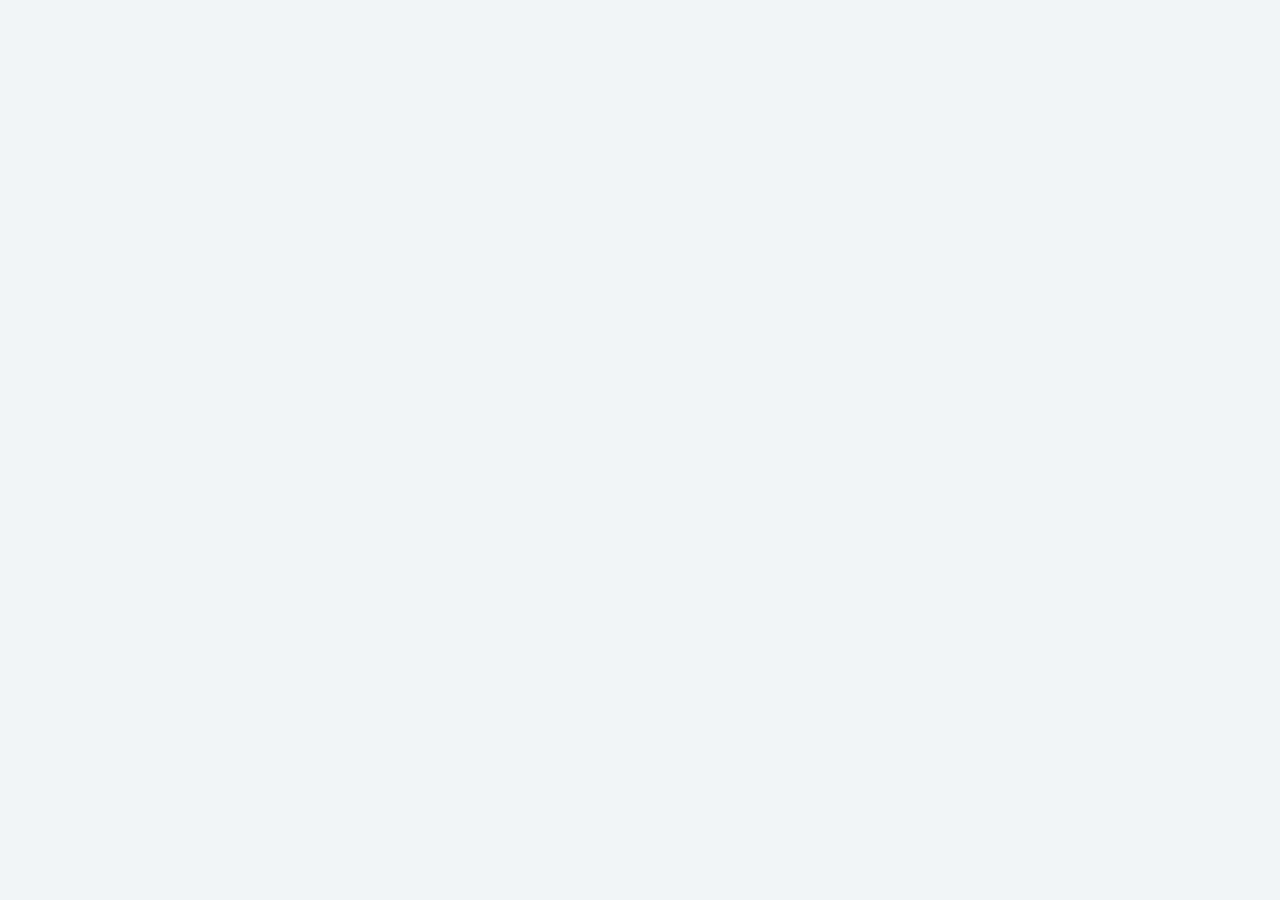
==== commit 212bc60c: "Atualiza a estrutura de código para melhorar a legibilidade e manutenção." ====
--- a/index.html
+++ b/index.html
@@ -4,664 +4,154 @@
 <head>
   <meta charset="utf-8">
   <meta content="width=device-width, initial-scale=1.0" name="viewport">
-  <title>LabES - Laboratório de Engenharia de Software | ICMC-USP</title>
-  <meta name="description" content="O Laboratório de Engenharia de Software (LabES) do ICMC-USP reúne pesquisadores e estudantes em projetos de pesquisa, desenvolvimento e extensão em engenharia de software, teste de software e arquitetura de software.">
-  <meta name="keywords" content="LabES, Laboratório de Engenharia de Software, ICMC, USP, engenharia de software, teste de software, pesquisa, São Carlos">
-  <meta name="author" content="LabES - ICMC/USP">
-  <meta name="robots" content="index, follow">
+  <title>LabES - Laboratório de Engenharia de Software</title>
+  <meta name="description" content="Laboratório de Engenharia de Software do ICMC-USP. Pesquisa, formação e inovação em Engenharia de Software desde 1993.">
+  <meta name="keywords" content="LabES, Engenharia de Software, ICMC, USP, pesquisa, pós-graduação, mestrado, doutorado">
+  <link rel="canonical" href="https://www.labes.icmc.usp.br/">
 
-  <link rel="canonical" href="https://labes-caed-icmc-usp.github.io/">
+  <meta property="og:locale" content="pt_BR">
+  <meta property="og:type" content="website">
+  <meta property="og:site_name" content="LabES">
+  <meta property="og:title" content="LabES - Laboratório de Engenharia de Software">
+  <meta property="og:description" content="Laboratório de Engenharia de Software do ICMC-USP. Pesquisa, formação e inovação em Engenharia de Software desde 1993.">
+  <meta property="og:url" content="https://www.labes.icmc.usp.br/">
+  <meta property="og:image" content="https://www.labes.icmc.usp.br/assets/img/education/labes-logo.png">
+  <meta property="og:image:secure_url" content="https://www.labes.icmc.usp.br/assets/img/education/labes-logo.png">
+  <meta property="og:image:type" content="image/png">
+  <meta property="og:image:width" content="512">
+  <meta property="og:image:height" content="334">
+  <meta property="og:image:alt" content="Logo do LabES">
+  <meta name="twitter:card" content="summary_large_image">
+  <meta name="twitter:title" content="LabES - Laboratório de Engenharia de Software">
+  <meta name="twitter:description" content="Laboratório de Engenharia de Software do ICMC-USP. Pesquisa, formação e inovação em Engenharia de Software desde 1993.">
+  <meta name="twitter:image" content="https://www.labes.icmc.usp.br/assets/img/education/labes-logo.png">
+  <script type="application/ld+json">
+  {
+    "@context": "https://schema.org",
+    "@graph": [
+      {
+        "@type": "EducationalOrganization",
+        "@id": "https://www.labes.icmc.usp.br/#organization",
+        "name": "LabES - Laboratório de Engenharia de Software",
+        "alternateName": "LabES",
+        "url": "https://www.labes.icmc.usp.br/",
+        "logo": {
+          "@type": "ImageObject",
+          "url": "https://www.labes.icmc.usp.br/assets/img/education/labes-logo.png",
+          "width": 512,
+          "height": 334
+        },
+        "image": "https://www.labes.icmc.usp.br/assets/img/education/labes-logo.png",
+        "description": "Laboratório de Engenharia de Software do ICMC-USP. Pesquisa, formação e inovação em Engenharia de Software desde 1993.",
+        "foundingDate": "1993",
+        "telephone": "+55 16 3373-9375",
+        "email": "admin-labes@icmc.usp.br",
+        "address": {
+          "@type": "PostalAddress",
+          "streetAddress": "Av. Trabalhador São-Carlense, 400 - Sala 6-204",
+          "addressLocality": "São Carlos",
+          "addressRegion": "SP",
+          "postalCode": "13566-590",
+          "addressCountry": "BR"
+        },
+        "parentOrganization": {
+          "@type": "CollegeOrUniversity",
+          "name": "Instituto de Ciências Matemáticas e de Computação - Universidade de São Paulo",
+          "url": "https://www.icmc.usp.br/"
+        },
+        "sameAs": [
+          "https://www.instagram.com/labes.caed.icmc/",
+          "https://www.linkedin.com/company/labes-icmc/"
+        ]
+      },
+      {
+        "@type": "WebSite",
+        "@id": "https://www.labes.icmc.usp.br/#website",
+        "name": "LabES",
+        "url": "https://www.labes.icmc.usp.br/",
+        "inLanguage": "pt-BR",
+        "publisher": {
+          "@id": "https://www.labes.icmc.usp.br/#organization"
+        }
+      }
+    ]
+  }
+  </script>
 
-  <meta property="og:type" content="website">
-  <meta property="og:site_name" content="LabES - Laboratório de Engenharia de Software">
-  <meta property="og:title" content="LabES - Laboratório de Engenharia de Software | ICMC-USP">
-  <meta property="og:description" content="Laboratório de Engenharia de Software do ICMC-USP: pesquisa, desenvolvimento e extensão em engenharia de software.">
-  <meta property="og:url" content="https://labes-caed-icmc-usp.github.io/">
-  <meta property="og:image" content="https://labes-caed-icmc-usp.github.io/assets/img/education/labes-logo.png">
-  <meta property="og:locale" content="pt_BR">
+  <!-- Favicons -->
+  <link href="/favicon.ico" rel="icon" sizes="any">
+  <link href="/assets/img/favicon.png" rel="icon" type="image/png">
+  <link href="/assets/img/apple-touch-icon.png" rel="apple-touch-icon">
 
-  <meta name="twitter:card" content="summary">
-  <meta name="twitter:title" content="LabES - Laboratório de Engenharia de Software | ICMC-USP">
-  <meta name="twitter:description" content="Laboratório de Engenharia de Software do ICMC-USP: pesquisa, desenvolvimento e extensão em engenharia de software.">
-  <meta name="twitter:image" content="https://labes-caed-icmc-usp.github.io/assets/img/education/labes-logo.png">
-
-  <link href="assets/img/favicon.png" rel="icon">
-  <link href="assets/img/apple-touch-icon.png" rel="apple-touch-icon">
-
+  <!-- Fonts -->
   <link href="https://fonts.googleapis.com" rel="preconnect">
   <link href="https://fonts.gstatic.com" rel="preconnect" crossorigin>
   <link href="https://fonts.googleapis.com/css2?family=Roboto:ital,wght@0,100;0,300;0,400;0,500;0,700;0,900;1,100;1,300;1,400;1,500;1,700;1,900&family=Poppins:ital,wght@0,100;0,200;0,300;0,400;0,500;0,600;0,700;0,800;0,900;1,100;1,200;1,300;1,400;1,500;1,600;1,700;1,800;1,900&family=Raleway:ital,wght@0,100;0,200;0,300;0,400;0,500;0,600;0,700;0,800;0,900;1,100;1,200;1,300;1,400;1,500;1,600;1,700;1,800;1,900&display=swap" rel="stylesheet">
 
+  <!-- Vendor CSS Files -->
   <link href="assets/vendor/bootstrap/css/bootstrap.min.css" rel="stylesheet">
   <link href="assets/vendor/bootstrap-icons/bootstrap-icons.css" rel="stylesheet">
   <link href="assets/vendor/aos/aos.css" rel="stylesheet">
   <link href="assets/vendor/swiper/swiper-bundle.min.css" rel="stylesheet">
   <link href="assets/vendor/glightbox/css/glightbox.min.css" rel="stylesheet">
 
+  <!-- Main CSS File -->
   <link href="assets/css/main.css" rel="stylesheet">
-
-  <script type="application/ld+json">
-  {
-    "@context": "https://schema.org",
-    "@type": "ResearchOrganization",
-    "name": "LabES - Laboratório de Engenharia de Software",
-    "alternateName": "LabES",
-    "url": "https://labes-caed-icmc-usp.github.io/",
-    "logo": "https://labes-caed-icmc-usp.github.io/assets/img/education/labes-logo.png",
-    "description": "Laboratório de Engenharia de Software do ICMC-USP, dedicado a pesquisa, desenvolvimento e extensão em engenharia de software.",
-    "parentOrganization": {
-      "@type": "CollegeOrUniversity",
-      "name": "Instituto de Ciências Matemáticas e de Computação (ICMC) - Universidade de São Paulo"
-    },
-    "address": {
-      "@type": "PostalAddress",
-      "streetAddress": "Avenida Trabalhador São-Carlense, 400 - Centro",
-      "addressLocality": "São Carlos",
-      "addressRegion": "SP",
-      "addressCountry": "BR"
-    },
-    "email": "admin-labes@icmc.usp.br",
-    "telephone": "+55-16-3373-9375",
-    "sameAs": [
-      "https://www.instagram.com/labes.icmc",
-      "https://www.linkedin.com/company/labes-icmc/"
-    ]
-  }
-  </script>
 </head>
 
 <body class="index-page">
 
   <header id="header" class="header d-flex align-items-center sticky-top">
     <div class="header-container container-fluid container-xl position-relative d-flex align-items-center justify-content-end">
-
-      <a href="./" class="logo d-flex align-items-center me-auto">
-
-        <img src="assets/img/education/labes-logo.png" alt="LabES - Laboratório de Engenharia de Software">
-
-      </a>
-
-      <nav id="navmenu" class="navmenu">
-        <ul>
-          <li><a href="./" class="active">Início</a></li>
-          <li><a href="manual-do-aluno/">Manual do Aluno</a></li>
-          <li><a href="caed/">CAEd</a></li>
-          <li><a href="orientadores/">Orientadores</a></li>
-        </ul>
-        <i class="mobile-nav-toggle d-xl-none bi bi-list"></i>
-      </nav>
-
     </div>
   </header>
 
   <main class="main">
 
-     <section id="stats" class="stats section">
-
+    <!-- Hero Section -->
+    <section id="hero-labes" class="stats section">
       <div class="container" data-aos="fade-up" data-aos-delay="100">
-
-        <div class="row mt-5">
-          <div class="col-lg-12">
-            <div class="highlights-section" data-aos="fade-up" data-aos-delay="700">
-              <div class="row align-items-center">
-                <div class="col-lg-6">
-                  <div class="highlights-content">
-                    <h3 class="highlights-title">Participe do Laboratório de Engenharia de Software</h3>
-
-                    <p class="highlights-text">
-                      O Laboratório de Engenharia de Software recebe estudantes interessados em aprofundar
-                      seus conhecimentos teóricos e práticos, por meio da participação em atividades de
-                      pesquisa, desenvolvimento e extensão.
-                    </p>
-
-                    <div class="highlights-features">
-                      <div class="feature-item" data-aos="fade-right" data-aos-delay="800">
-                        <i class="bi bi-check-circle-fill"></i>
-                        <span>Desenvolvimento de projetos acadêmicos e científicos</span>
-                      </div>
-                      <div class="feature-item" data-aos="fade-right" data-aos-delay="900">
-                        <i class="bi bi-check-circle-fill"></i>
-                        <span>Integração entre ensino, pesquisa e extensão</span>
-                      </div>
-                      <div class="feature-item" data-aos="fade-right" data-aos-delay="1000">
-                        <i class="bi bi-check-circle-fill"></i>
-                        <span>Participação em eventos, palestras e atividades formativas</span>
-                      </div>
-                    </div>
-
-                    <div class="highlights-cta">
-
-                      <a href="https://www.icmc.usp.br/" class="cta-btn primary"
-                        target="_blank"
-                        rel="noopener noreferrer">
-                        Mais Informações
-                      </a>
-                    </div>
-                  </div>
-                </div>
-                <div class="col-lg-6">
-                  <div class="highlights-gallery">
-                    <div class="gallery-grid">
-                      <div class="gallery-item large" data-aos="zoom-in" data-aos-delay="800">
-                        <img src="assets/img/education/bloco6.jpg" alt="Bloco 6 do ICMC-USP, sede do LabES" class="img-fluid" loading="lazy">
-                        <div class="gallery-overlay">
-                          <h5>Campus Moderno</h5>
-                        </div>
-                      </div>
-                      <div class="gallery-item small" data-aos="zoom-in" data-aos-delay="900">
-                        <img src="assets/img/education/labes-sala1.jpg" alt="Sala do LabES no ICMC-USP" class="img-fluid" loading="lazy">
-                        <div class="gallery-overlay">
-                          <h6>Vida Estudantil</h6>
-                        </div>
-                      </div>
-                      <div class="gallery-item small" data-aos="zoom-in" data-aos-delay="1000">
-                        <img src="assets/img/education/labes-sala2.png" alt="Laboratório do LabES" class="img-fluid" loading="lazy">
-                        <div class="gallery-overlay">
-                          <h6>Ambiente Colaborativo</h6>
-                        </div>
-                      </div>
-                    </div>
-                  </div>
-                </div>
-              </div>
-            </div>
-          </div>
-        </div>
-
+        <div id="hero-labes-content"></div>
       </div>
-
     </section>
 
+    <!-- About / História Section -->
     <section id="about" class="about section">
-
       <div class="container" data-aos="fade-up" data-aos-delay="100">
-
-        <div class="row align-items-center g-5">
-          <div class="col-lg-6">
-            <div class="about-content" data-aos="fade-up" data-aos-delay="200">
-              <h3>Nossa História</h3>
-
-              <h2>
-                Consolidação de um grupo dedicado à pesquisa e à formação em Engenharia de Software
-              </h2>
-
-              <p>
-                O laboratório foi idealizado com o objetivo de consolidar-se como um grupo de
-                excelência na realização de pesquisas associadas à área de Engenharia de Software.
-                Sua criação contou com a iniciativa dos professores Fernão Rodrigues Germano,
-                Paulo Cesar Masiero, José Carlos Maldonado e Rosely Sanches.
-              </p>
-
-              <div class="timeline">
-                <div class="timeline-item">
-                  <div class="timeline-dot"></div>
-                  <div class="timeline-content">
-                    <h4>1976</h4>
-                    <p>
-                      Defesa da primeira dissertação de mestrado na área no ICMC, com o tema
-                      “Estudo de um Modelo para Descrição, Projeto e Análise da Dinâmica de
-                      Sistemas da Informação”, marcando o início das pesquisas em Engenharia de
-                      Software na instituição.
-                    </p>
-                  </div>
-                </div>
-
-                <div class="timeline-item">
-                  <div class="timeline-dot"></div>
-                  <div class="timeline-content">
-                    <h4>1993</h4>
-                    <p>
-                      Criação formal do laboratório, com o apoio e a contribuição do professor
-                      precursor no ICMC, Prof. Dr. Odelar Leite Linhares.
-                    </p>
-                  </div>
-                </div>
-
-                <div class="timeline-item">
-                  <div class="timeline-dot"></div>
-                  <div class="timeline-content">
-                    <h4>1996</h4>
-                    <p>
-                      Conclusão dos primeiros trabalhos de doutorado desenvolvidos no âmbito do
-                      laboratório, consolidando sua atuação na pós-graduação.
-                    </p>
-                  </div>
-                </div>
-
-                <div class="timeline-item">
-                  <div class="timeline-dot"></div>
-                  <div class="timeline-content">
-                    <h4>Dias Atuais</h4>
-                    <p>232 dissertações de mestrado concluídas</p>
-                    <p>129 teses de doutorado defendidas</p>
-                    <p>29 projetos de pós-doutorado realizados</p>
-                  </div>
-                </div>
-              </div>
-            </div>
-          </div>
-
-          <div class="col-lg-6">
-            <div class="about-image" data-aos="zoom-in" data-aos-delay="300">
-              <img src="assets/img/reencontro-labes.png" alt="Atividade institucional do laboratório" class="img-fluid rounded">
-
-              <div class="mission-vision" data-aos="fade-up" data-aos-delay="400">
-                <div class="mission">
-                  <h3>Nossa Missão</h3>
-                  <p>
-                    Produzir, evoluir e disseminar conhecimento e inovação nas áreas de Matemática,
-                    Ciência da Computação e Estatística, formando recursos humanos em nível de
-                    graduação e pós-graduação e promovendo ações de inserção cultural e social.
-                  </p>
-                </div>
-
-                <div class="vision">
-                  <h3>Nossa Visão</h3>
-                  <p>
-                    Tornar-se uma referência nacional e internacional em ensino e pesquisa,
-                    contribuindo de forma decisiva para a evolução do conhecimento em suas áreas
-                    de atuação, formando recursos humanos de alto nível e apoiando o desenvolvimento
-                    científico, tecnológico e social.
-                  </p>
-                </div>
-              </div>
-            </div>
-          </div>
-        </div>
-
+        <div id="about-history-content"></div>
       </div>
-
     </section>
 
+    <!-- Vida Estudantil Section -->
     <section id="students-life-block" class="students-life-block section">
-
-      <div class="container section-title" data-aos="fade-up">
-        <h2>Vida Estudantil</h2>
-
-      </div>
-
-      <div class="container" data-aos="fade-up" data-aos-delay="100">
-
-        <div class="row align-items-center g-5 mb-5">
-          <div class="col-lg-5" data-aos="fade-right" data-aos-delay="200">
-            <div class="hero-image-wrapper">
-              <img src="assets/img/education/labes-sala2.png" alt="Espaço de trabalho do LabES" class="img-fluid main-image">
-              <div class="floating-card" data-aos="zoom-in" data-aos-delay="400">
-                <div class="card-icon">
-                  <i class="bi bi-people-fill"></i>
-                </div>
-                <div class="card-content">
-                  <span class="card-number">+50</span>
-                  <span class="card-label">Estudantes Ativos</span>
-                </div>
-              </div>
-            </div>
-          </div>
-
-          <div class="col-lg-7" data-aos="fade-left" data-aos-delay="300">
-            <div class="content-wrapper">
-              <div class="section-badge" data-aos="fade-up" data-aos-delay="350">
-                <span>Vida Estudantil</span>
-              </div>
-
-              <h2 data-aos="fade-up" data-aos-delay="400">
-                Integração acadêmica e colaboração no Labes
-              </h2>
-
-              <p class="lead-text" data-aos="fade-up" data-aos-delay="450">
-                O Laboratório de Engenharia de Software promove um ambiente colaborativo de aprendizagem,
-                reunindo estudantes que participam tanto de forma presencial quanto online. O espaço
-                estimula a troca de experiências, o desenvolvimento técnico e o fortalecimento da
-                comunidade acadêmica.
-              </p>
-
-              <div class="info-grid" data-aos="fade-up" data-aos-delay="500">
-                <div class="info-item">
-                  <div class="info-icon">
-                    <i class="bi bi-calendar-event"></i>
-                  </div>
-                  <div class="info-text">
-                    <strong>Eventos ao longo do ano</strong>
-                    <span>
-                      Realização de palestras, rodas de conversa e encontros temáticos voltados à
-                      Engenharia de Software e áreas correlatas.
-                    </span>
-                  </div>
-                </div>
-
-                <div class="info-item">
-                  <div class="info-icon">
-                    <i class="bi bi-award"></i>
-                  </div>
-                  <div class="info-text">
-                    <strong>Convivência e integração</strong>
-                    <span>
-                      Atividades sociais como festas de Natal e festas juninas, fortalecendo os laços
-                      entre estudantes, pesquisadores e colaboradores do laboratório.
-                    </span>
-                  </div>
-                </div>
-              </div>
-            </div>
-          </div>
-        </div>
-
-       <div class="activities-showcase">
-        <div class="row g-4">
-          <div class="col-lg-6 mb-3" data-aos="fade-right" data-aos-delay="200">
-            <div class="featured-activity">
-              <div class="activity-media">
-                <img src="assets/img/education/encontro.jpeg" alt="Encontro acadêmico no laboratório" class="img-fluid">
-                <div class="activity-overlay">
-                  <div class="overlay-content">
-                    <h4>Convivência Acadêmica</h4>
-                    <p>
-                      Encontros presenciais e remotos que promovem a integração entre estudantes,
-                      docentes e pesquisadores, fortalecendo o ambiente colaborativo e o
-                      intercâmbio de experiências acadêmicas.
-                    </p>
-                  </div>
-                </div>
-              </div>
-            </div>
-          </div>
-
-          <div class="col-lg-6" data-aos="fade-left" data-aos-delay="300">
-            <div class="activities-list">
-              <div class="activity-item" data-aos="slide-up" data-aos-delay="350">
-                <div class="activity-thumb">
-                  <img src="assets/img/education/encontro2.png" alt="Atividades de pesquisa" class="img-fluid">
-                </div>
-                <div class="activity-info">
-                  <h6>Atividades de Pesquisa</h6>
-                  <p>
-                    Participação ativa dos estudantes em projetos científicos, grupos de estudo
-                    e discussões técnicas relacionadas à Engenharia de Software.
-                  </p>
-                </div>
-              </div>
-
-              <div class="activity-item" data-aos="slide-up" data-aos-delay="400">
-                <div class="activity-thumb">
-                  <img src="assets/img/education/labes-sala1.jpg" alt="Ambiente de estudo no laboratório" class="img-fluid">
-                </div>
-                <div class="activity-info">
-                  <h6>Ambiente Colaborativo</h6>
-                  <p>
-                    Espaços compartilhados que incentivam o trabalho em equipe, a troca de
-                    conhecimento e o desenvolvimento acadêmico e profissional.
-                  </p>
-                </div>
-              </div>
-
-              <div class="activity-item" data-aos="slide-up" data-aos-delay="450">
-                <div class="activity-thumb">
-                  <img src="assets/img/education/festa-junina.png" alt="Atividade de integração social" class="img-fluid">
-                </div>
-                <div class="activity-info">
-                  <h6>Integração Social</h6>
-                  <p>
-                    Atividades culturais e comemorativas que fortalecem os vínculos entre os membros do laboratório.
-                  </p>
-                </div>
-              </div>
-            </div>
-          </div>
-        </div>
-      </div>
-
-      </div>
-
+      <div id="vida-estudantil-content"></div>
     </section>
 
-    <section id="testimonials" class="testimonials section">
-
+    <!-- Stats (Números) Section -->
     <section id="stats" class="stats section">
-
       <div class="container" data-aos="fade-up" data-aos-delay="100">
-
-        <div class="row justify-content-center">
-          <div class="col-lg-8 text-center">
-            <div class="intro-content" data-aos="fade-up" data-aos-delay="200">
-              <h2 class="section-heading">Alunos e Participação no Laboratório</h2>
-              <p class="section-description">
-                Ao longo dos anos, o Laboratório de Engenharia de Software tem formado e acolhido
-                estudantes de diferentes níveis e modalidades. Os números a seguir apresentam
-                tanto o total de alunos que já passaram pelo laboratório quanto aqueles que
-                participam ativamente das atividades no momento atual.
-              </p>
-            </div>
-          </div>
-        </div>
-
-        <div class="container section-title mt-4 pb-0" data-aos="fade-up">
-          <h2>Concluídos</h2>
-
-        </div>
-
-        <div class="row g-4 mt-4 justify-content-center">
-          <div class="col-xl-3 col-lg-6 col-md-6">
-            <div class="metric-card" data-aos="flip-left" data-aos-delay="300">
-              <div class="metric-header">
-                <div class="metric-icon-wrapper">
-                  <i class="bi bi-mortarboard-fill"></i>
-                </div>
-                <div class="metric-value">
-                  <span data-purecounter-start="0" data-purecounter-end="214" data-purecounter-duration="1" class="purecounter"></span>
-                </div>
-              </div>
-              <div class="metric-info">
-                <h4>Mestrados</h4>
-
-              </div>
-            </div>
-          </div>
-
-          <div class="col-xl-3 col-lg-6 col-md-6">
-            <div class="metric-card" data-aos="flip-left" data-aos-delay="400">
-              <div class="metric-header">
-                <div class="metric-icon-wrapper">
-
-                  <i class="bi bi-mortarboard-fill"></i>
-                </div>
-                <div class="metric-value">
-                  <span data-purecounter-start="0" data-purecounter-end="121" data-purecounter-duration="1" class="purecounter"></span>
-                </div>
-              </div>
-              <div class="metric-info">
-                <h4>Doutorados</h4>
-
-              </div>
-            </div>
-          </div>
-
-          <div class="col-xl-3 col-lg-6 col-md-6">
-            <div class="metric-card" data-aos="flip-left" data-aos-delay="500">
-              <div class="metric-header">
-                <div class="metric-icon-wrapper">
-
-                  <i class="bi bi-mortarboard-fill"></i>
-                </div>
-                <div class="metric-value">
-                  <span data-purecounter-start="0" data-purecounter-end="24" data-purecounter-duration="1" class="purecounter"></span>
-                </div>
-              </div>
-              <div class="metric-info">
-                <h4>Pós Doutorados</h4>
-
-              </div>
-            </div>
-          </div>
-
-        </div>
-
-        <div class="container section-title mt-5 pb-0" data-aos="fade-up">
-          <h2>Em Andamento</h2>
-
-        </div>
-
-        <div class="row g-4 mt-4 pb-5">
-          <div class="col-xl-3 col-lg-6 col-md-6">
-            <div class="metric-card" data-aos="flip-left" data-aos-delay="600">
-              <div class="metric-header">
-                <div class="metric-icon-wrapper">
-
-                   <i class="bi bi-mortarboard-fill"></i>
-                </div>
-                <div class="metric-value">
-                  <span data-purecounter-start="0" data-purecounter-end="8" data-purecounter-duration="1" class="purecounter"></span>+
-                </div>
-              </div>
-              <div class="metric-info">
-                <h4>Iniciações Científicas</h4>
-
-              </div>
-            </div>
-          </div>
-
-          <div class="col-xl-3 col-lg-6 col-md-6">
-            <div class="metric-card" data-aos="flip-left" data-aos-delay="300">
-              <div class="metric-header">
-                <div class="metric-icon-wrapper">
-                  <i class="bi bi-mortarboard-fill"></i>
-                </div>
-                <div class="metric-value">
-                  <span data-purecounter-start="0" data-purecounter-end="18" data-purecounter-duration="1" class="purecounter"></span>
-                </div>
-              </div>
-              <div class="metric-info">
-                <h4>Mestrados</h4>
-
-              </div>
-            </div>
-          </div>
-
-          <div class="col-xl-3 col-lg-6 col-md-6">
-            <div class="metric-card" data-aos="flip-left" data-aos-delay="400">
-              <div class="metric-header">
-                <div class="metric-icon-wrapper">
-
-                  <i class="bi bi-mortarboard-fill"></i>
-                </div>
-                <div class="metric-value">
-                  <span data-purecounter-start="0" data-purecounter-end="26" data-purecounter-duration="1" class="purecounter"></span>
-                </div>
-              </div>
-              <div class="metric-info">
-                <h4>Doutorados</h4>
-
-              </div>
-            </div>
-          </div>
-
-          <div class="col-xl-3 col-lg-6 col-md-6">
-            <div class="metric-card" data-aos="flip-left" data-aos-delay="500">
-              <div class="metric-header">
-                <div class="metric-icon-wrapper">
-
-                  <i class="bi bi-mortarboard-fill"></i>
-                </div>
-                <div class="metric-value">
-                  <span data-purecounter-start="0" data-purecounter-end="3" data-purecounter-duration="1" class="purecounter"></span>
-                </div>
-              </div>
-              <div class="metric-info">
-                <h4>Pós Doutorados</h4>
-
-              </div>
-            </div>
-          </div>
-        </div>
-
+        <div id="stats-numeros-content"></div>
       </div>
-
     </section>
 
+    <!-- ICMC Section -->
     <section id="hero" class="hero section">
-
       <div class="hero-wrapper">
-        <div class="container">
-          <div class="row align-items-center">
-            <div class="col-lg-6 hero-content" data-aos="fade-right" data-aos-delay="100">
-              <h1>Sobre o ICMC</h1>
-                <p>O Instituto de Ciências Matemáticas e de Computação (ICMC) da Universidade de São Paulo (USP) é uma das mais importantes instituições brasileiras nas áreas de Ciência da Computação, Matemática, Matemática Aplicada e Estatística.</p>
-                <p>Nossa missão é produzir, desenvolver e disseminar conhecimento e inovação nas áreas de Matemática, Ciência da Computação e Estatística, formar recursos humanos em nível de graduação e pós-graduação e promover ações de inserção cultural e social. Essa missão se define pelo compromisso com a necessidade de evolução social, científica e tecnológica na região de São Carlos, no estado de São Paulo e no Brasil.</p>
-                <p>A visão do ICMC é tornar-se uma referência mundial em ensino e pesquisa, contribuindo decisivamente para a evolução do conhecimento em suas áreas de atuação, formando recursos humanos de alto nível e apoiando o desenvolvimento científico, tecnológico e social da região, do estado e do país.</p>
-
-            </div>
-            <div class="col-lg-6 hero-media" data-aos="zoom-in" data-aos-delay="200">
-              <img src="assets/img/education/icone-noticia.jpg" alt="Notícias do LabES" class="img-fluid main-image">
-              <div class="image-overlay">
-                <div class="badge-accredited">
-                  <i class="bi bi-patch-check-fill"></i>
-                  <span>Excelência Comprovada</span>
-                </div>
-              </div>
-            </div>
-          </div>
-        </div>
+        <div id="icmc-hero-content"></div>
       </div>
-
     </section>
 
   </main>
 
-  <footer id="footer" class="footer position-relative light-background">
+  <footer id="footer" class="footer position-relative light-background"></footer>
 
-    <div class="container footer-top">
-      <div class="row gy-4">
-        <div class="col-lg-6 col-md-6 footer-about">
-          <a href="./" class="logo d-flex align-items-center me-auto">
-
-            <img src="assets/img/education/labes-logo.png" alt="LabES - Laboratório de Engenharia de Software">
-
-          </a>
-
-        </div>
-
-        <div class="col-lg-3 col-md-3 footer-links">
-          <div class="footer-contact pt-3">
-
-            <p class="mt-3"><strong>Telefone:</strong> <span>+55 16 3373-9375</span></p>
-            <p><strong>E-mail:</strong> <span>admin-labes@icmc.usp.br</span></p>
-          </div>
-
-        </div>
-
-        <div class="col-lg-3 col-md-3 footer-links">
-          <div class="footer-contact pt-3">
-            <p>ICMC / USP - Sala 6-204</p>
-            <p>Avenida Trabalhador São-Carlense, 400 - Centro</p>
-            <p>São Carlos - SP - Brasil</p>
-
-          </div>
-
-        </div>
-
-        <div class="social-links d-flex mt-4 ">
-
-            <a href="https://discord.gg/nhKP39DC"><i class="bi bi-discord"></i></a>
-            <a href="https://www.instagram.com/labes.icmc?utm_source=ig_web_button_share_sheet&igsh=ZDNlZDc0MzIxNw%3D%3D"><i class="bi bi-instagram"></i></a>
-            <a href="https://www.linkedin.com/company/labes-icmc/"><i class="bi bi-linkedin"></i></a>
-          </div>
-
-      </div>
-    </div>
-
-    <div class="container copyright text-center mt-4">
-      <p>© <span>Copyright</span> <strong class="px-1 sitename">LabES</strong> <span>Todos os direitos reservados</span></p>
-      <div class="credits">
-
-        Designed by <a href="https://github.com/labes-caed-ICMC-USP">LabES</a> | Template by <a href="https://bootstrapmade.com/">BootstrapMade</a>
-      </div>
-    </div>
-
-  </footer>
-
+  <!-- Scroll Top -->
   <a href="#" id="scroll-top" class="scroll-top d-flex align-items-center justify-content-center"><i class="bi bi-arrow-up-short"></i></a>
 
+  <!-- Preloader -->
   <div id="preloader"></div>
 
+  <!-- Vendor JS Files -->
   <script src="assets/vendor/bootstrap/js/bootstrap.bundle.min.js"></script>
   <script src="assets/vendor/php-email-form/validate.js"></script>
   <script src="assets/vendor/aos/aos.js"></script>
@@ -671,7 +161,11 @@
   <script src="assets/vendor/isotope-layout/isotope.pkgd.min.js"></script>
   <script src="assets/vendor/glightbox/js/glightbox.min.js"></script>
 
+  <!-- Main JS File -->
+  <script src="assets/js/nav.js"></script>
   <script src="assets/js/main.js"></script>
+  <script src="assets/js/historia.js"></script>
+  <script src="assets/js/stats.js"></script>
 
 </body>
 
